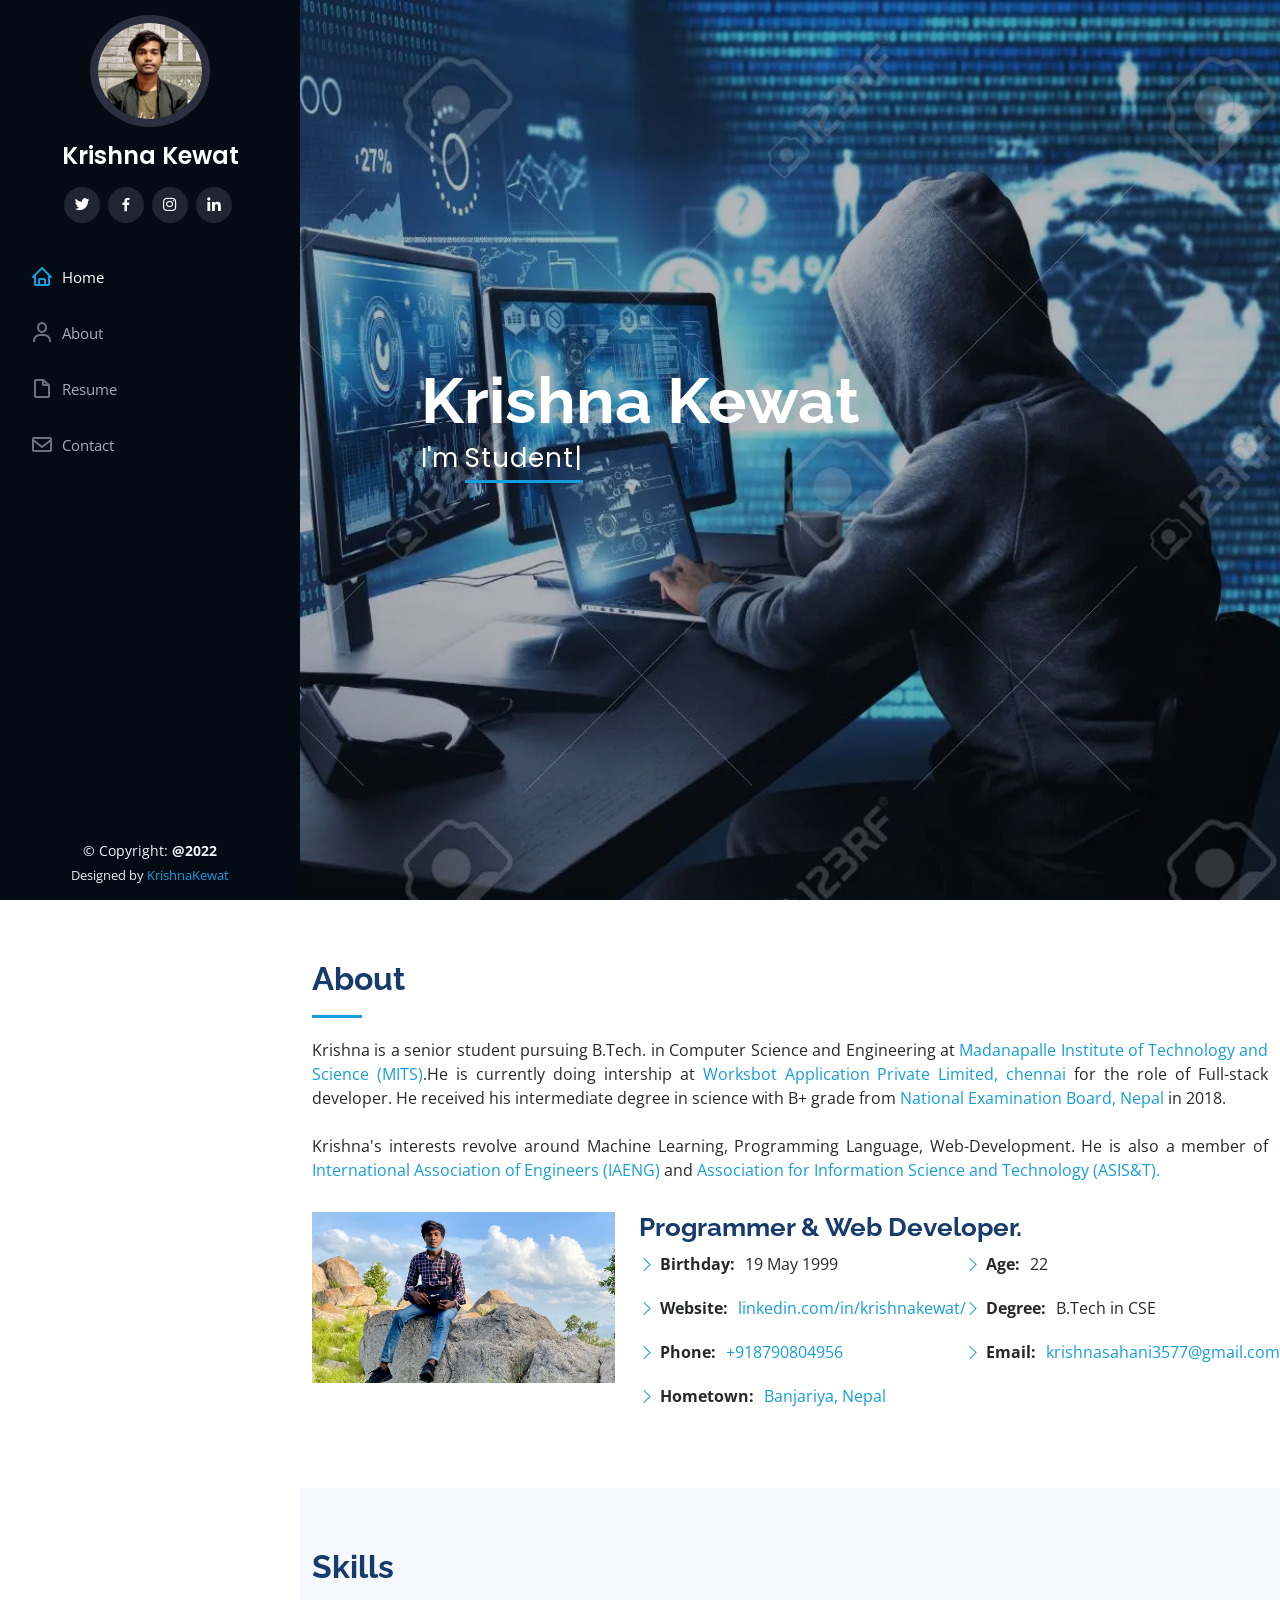
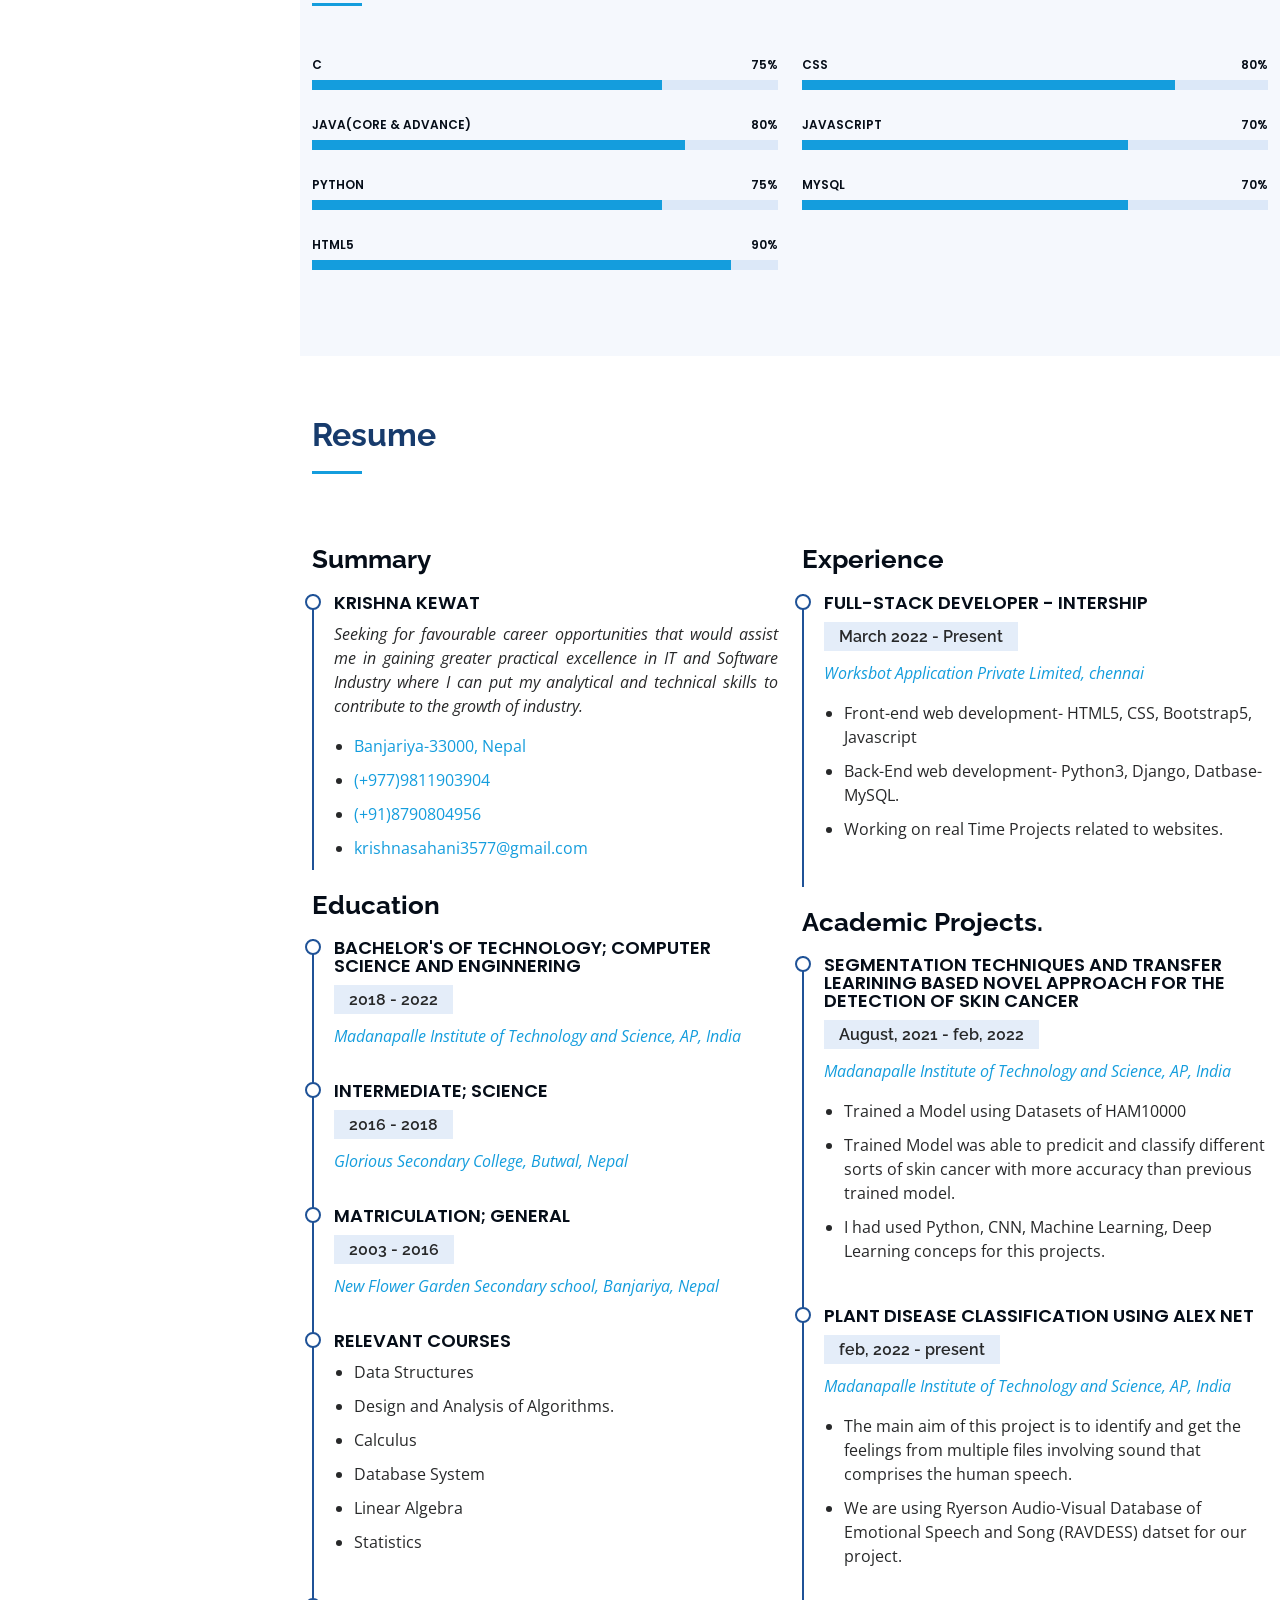
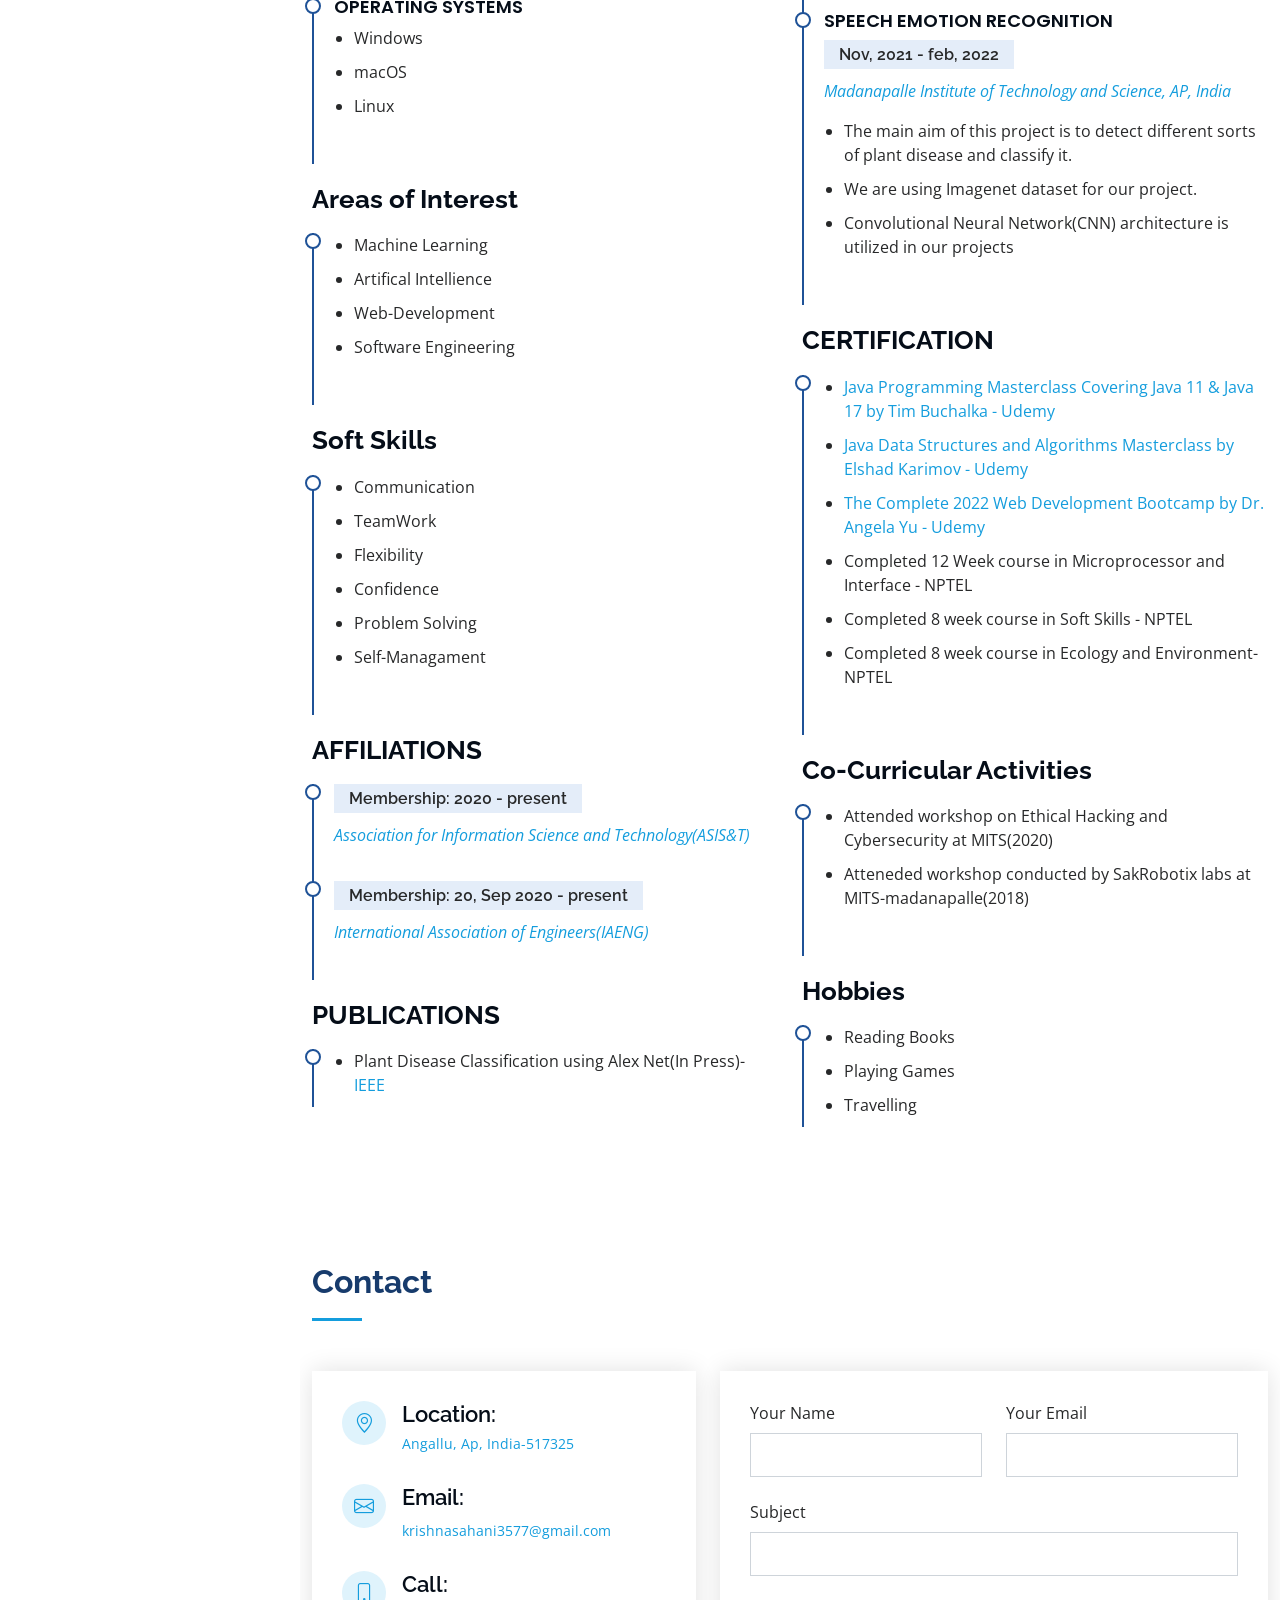
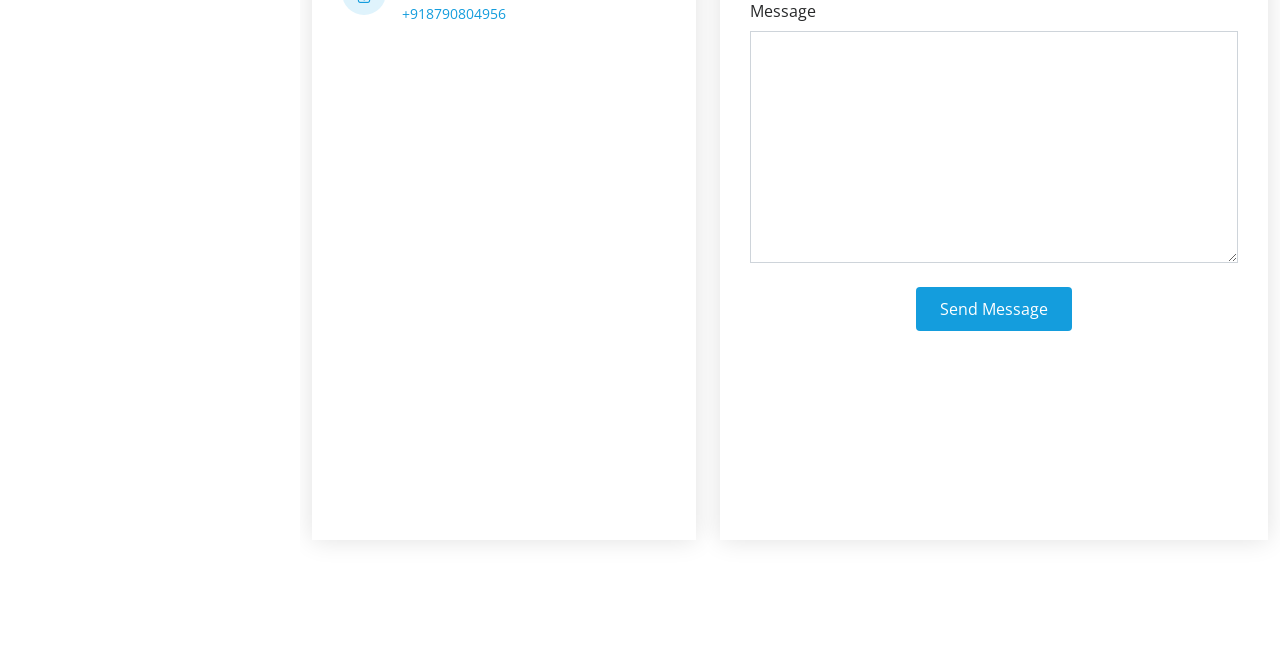
==== index.html @ 43b54f48 "Update index.html" ====
<!DOCTYPE html>
<html lang="en">

<head>
  <meta charset="utf-8">
  <meta content="width=device-width, initial-scale=1.0" name="viewport">

  <title>krishna_Kewat personal website</title>
  <meta content="" name="description">
  <meta content="" name="keywords">

  <!-- Favicons -->
  <link href="assets/img/icons.png" rel="icon">
  <link href="assets/img/icons.png" rel="apple-touch-icon">

  <!-- Google Fonts -->
  <link href="https://fonts.googleapis.com/css?family=Open+Sans:300,300i,400,400i,600,600i,700,700i|Raleway:300,300i,400,400i,500,500i,600,600i,700,700i|Poppins:300,300i,400,400i,500,500i,600,600i,700,700i" rel="stylesheet">

  <!-- Vendor CSS Files -->
  <link href="assets/vendor/aos/aos.css" rel="stylesheet">
  <link href="assets/vendor/bootstrap/css/bootstrap.min.css" rel="stylesheet">
  <link href="assets/vendor/bootstrap-icons/bootstrap-icons.css" rel="stylesheet">
  <link href="assets/vendor/boxicons/css/boxicons.min.css" rel="stylesheet">
  <link href="assets/vendor/glightbox/css/glightbox.min.css" rel="stylesheet">
  <link href="assets/vendor/swiper/swiper-bundle.min.css" rel="stylesheet">

  <!-- Template Main CSS File -->
  <link href="assets/css/style.css" rel="stylesheet">

  <!-- =======================================================
  * Template Name: iPortfolio - v3.7.0
  * Template URL: https://bootstrapmade.com/iportfolio-bootstrap-portfolio-websites-template/
  * Author: BootstrapMade.com
  * License: https://bootstrapmade.com/license/
  ======================================================== -->
</head>

<body>

  <!-- ======= Mobile nav toggle button ======= -->
  <i class="bi bi-list mobile-nav-toggle d-xl-none"></i>

  <!-- ======= Header ======= -->
  <header id="header">
    <div class="d-flex flex-column">

      <div class="profile">
        <img src="assets/img/img.jpg" alt="" class="img-fluid rounded-circle">
        <h1 class="text-light"><a class="text-align:center" href="index.html">Krishna Kewat</a></h1>
        <div class="social-links mt-3 text-center">
          <a href="https://twitter.com/Krishna_Kewat20" class="twitter" target="blank"><i class="bx bxl-twitter"></i></a>
          <a href="https://www.facebook.com/profile.php?id=100066153835453" class="facebook" target="blank"><i class="bx bxl-facebook"></i></a>
          <a href="https://www.instagram.com/krishna_kewat123/" class="instagram" target="blank"><i class="bx bxl-instagram"></i></a>
          <a href="https://www.linkedin.com/in/krishnakewat/" class="linkedin" target="blank"><i class="bx bxl-linkedin"></i></a>
        </div>
      </div>

      <nav id="navbar" class="nav-menu navbar">
        <ul>
          <li><a href="#hero" class="nav-link scrollto active"><i class="bx bx-home"></i> <span>Home</span></a></li>
          <li><a href="#about" class="nav-link scrollto"><i class="bx bx-user"></i> <span>About</span></a></li>
          <li><a href="#resume" class="nav-link scrollto"><i class="bx bx-file-blank"></i> <span>Resume</span></a></li>
          <li><a href="#contact" class="nav-link scrollto"><i class="bx bx-envelope"></i> <span>Contact</span></a></li>
        </ul>
      </nav><!-- .nav-menu -->
    </div>
  </header><!-- End Header -->

  <!-- ======= Hero Section ======= -->
  <section id="hero" class="d-flex flex-column justify-content-center align-items-center">
    <div class="hero-container" data-aos="fade-in">
      <h1>Krishna Kewat</h1>
      <p>I'm <span class="typed" data-typed-items="Student,Programmer,Designer,Developer,"></span></p>
    </div>
  </section><!-- End Hero -->

  <main id="main">

    <!-- ======= About Section ======= -->
    <section id="about" class="about">
      <div class="container">

        <div class="section-title">
          <h2>About</h2>
          <p style="text-align:justify">Krishna is a senior student pursuing B.Tech. in Computer Science and Engineering at <a href="https://mits.ac.in/" target="blank">Madanapalle Institute of Technology and Science (MITS)</a>.He is currently doing intership at <a href="https://www.worksbot.com/"target="blank">Worksbot Application Private Limited, chennai</a> for the role of Full-stack developer. He received his intermediate degree in science with B+ grade from <a href="https://www.neb.gov.np/" target="blank">National Examination Board, Nepal</a> in 2018.</p>
          <br>
          <p style="text-align:justify"> Krishna's interests revolve around Machine Learning, Programming Language, Web-Development. He is also a member of <a href="http://www.iaeng.org/" target="blank">International Association of Engineers (IAENG)</a> and <a href="https://www.asist.org/" target="blank">Association for Information Science and Technology (ASIS&T).</a></p>
      </div>

        <div class="row">
          <div class="col-lg-4" data-aos="fade-right">
            <img src="assets/img/profile.jpeg" class="img-fluid" alt="">
          </div>
          <div class="col-lg-8 pt-4 pt-lg-0 content" data-aos="fade-left">
            <h3>Programmer & Web Developer.</h3>
            <div class="row">
              <div class="col-lg-6">
                <ul>
                  <li><i class="bi bi-chevron-right"></i> <strong>Birthday:</strong> <span>19 May 1999</span></li>
                  <li><i class="bi bi-chevron-right"></i> <strong>Website:</strong> <span><a href="https://www.linkedin.com/in/krishnakewat/" target="blank">linkedin.com/in/krishnakewat/</a></span></li>
                  <li><i class="bi bi-chevron-right"></i> <strong>Phone:</strong> <span><a href="tel:+918790804956">+918790804956</a></span></li>
                  <li><i class="bi bi-chevron-right"></i> <strong>Hometown:</strong> <span><a href="https://www.google.com/maps/place/%E0%A4%AC%E0%A4%A8%E0%A5%8D%E0%A4%9C%E0%A4%B0%E0%A4%BF%E0%A4%AF%E0%A4%BE,+%E0%A4%A8%E0%A5%87%E0%A4%AA%E0%A4%BE%E0%A4%B2/@27.5519765,83.6025562,15.66z/data=!4m13!1m7!3m6!1s0x3994279931667a5f:0xfe28fe2452b2e86d!2z4KSs4KSo4KWN4KSc4KSw4KS_4KSv4KS-LCDgpKjgpYfgpKrgpL7gpLI!3b1!8m2!3d27.5531774!4d83.6108741!3m4!1s0x3994279931667a5f:0xfe28fe2452b2e86d!8m2!3d27.5531774!4d83.6108741" target="blank">Banjariya, Nepal</a></span></li>
                </ul>
              </div>
              <div class="col-lg-6">
                <ul>
                  <li><i class="bi bi-chevron-right"></i> <strong>Age:</strong> <span>22</span></li>
                  <li><i class="bi bi-chevron-right"></i> <strong>Degree:</strong> <span>B.Tech in CSE</span></li>
                  <li><i class="bi bi-chevron-right"></i> <strong>Email:</strong> <span><a href="mailto:krishnasahani3577@gmail.com">krishnasahani3577@gmail.com</a></span></li>
                </ul>
              </div>
            </div>
          </div>
        </div>

      </div>
    </section><!-- End About Section -->

    <!-- ======= Skills Section ======= -->
    <section id="skills" class="skills section-bg">
      <div class="container">

        <div class="section-title">
          <h2>Skills</h2>
        </div>

        <div class="row skills-content">

          <div class="col-lg-6" data-aos="fade-up">

            <div class="progress">
              <span class="skill">C <i class="val">75%</i></span>
              <div class="progress-bar-wrap">
                <div class="progress-bar" role="progressbar" aria-valuenow="75" aria-valuemin="0" aria-valuemax="100"></div>
              </div>
            </div>

            <div class="progress">
              <span class="skill">Java(Core & Advance) <i class="val">80%</i></span>
              <div class="progress-bar-wrap">
                <div class="progress-bar" role="progressbar" aria-valuenow="80" aria-valuemin="0" aria-valuemax="100"></div>
              </div>
            </div>

            <div class="progress">
              <span class="skill">Python <i class="val">75%</i></span>
              <div class="progress-bar-wrap">
                <div class="progress-bar" role="progressbar" aria-valuenow="75" aria-valuemin="0" aria-valuemax="100"></div>
              </div>
            </div>

            <div class="progress">
              <span class="skill">HTML5 <i class="val">90%</i></span>
              <div class="progress-bar-wrap">
                <div class="progress-bar" role="progressbar" aria-valuenow="90" aria-valuemin="0" aria-valuemax="100"></div>
              </div>
            </div>

          </div>

          <div class="col-lg-6" data-aos="fade-up" data-aos-delay="100">

            <div class="progress">
              <span class="skill">CSS <i class="val">80%</i></span>
              <div class="progress-bar-wrap">
                <div class="progress-bar" role="progressbar" aria-valuenow="80" aria-valuemin="0" aria-valuemax="100"></div>
              </div>
            </div>

            <div class="progress">
              <span class="skill">JavaScript <i class="val">70%</i></span>
              <div class="progress-bar-wrap">
                <div class="progress-bar" role="progressbar" aria-valuenow="70" aria-valuemin="0" aria-valuemax="100"></div>
              </div>
            </div>

            <div class="progress">
              <span class="skill">MySQL <i class="val">70%</i></span>
              <div class="progress-bar-wrap">
                <div class="progress-bar" role="progressbar" aria-valuenow="70" aria-valuemin="0" aria-valuemax="100"></div>
              </div>
            </div>

          </div>

        </div>

      </div>
    </section><!-- End Skills Section -->

    <!-- ======= Resume Section ======= -->
    <section id="resume" class="resume">
      <div class="container">

        <div class="section-title">
          <h2>Resume</h2>
        </div>

        <div class="row">
          <div class="col-lg-6" data-aos="fade-up">
            <h3 class="resume-title">Summary</h3>
            <div class="resume-item pb-0">
              <h4>Krishna Kewat</h4>
              <p style="text-align:justify"><em>Seeking for favourable career opportunities that would assist me in gaining greater practical excellence in IT and Software Industry where I can put my analytical and technical skills to contribute to the growth of industry.</em></p>
              <ul>
                <li><a href="https://www.google.com/maps/place/%E0%A4%AC%E0%A4%A8%E0%A5%8D%E0%A4%9C%E0%A4%B0%E0%A4%BF%E0%A4%AF%E0%A4%BE,+%E0%A4%A8%E0%A5%87%E0%A4%AA%E0%A4%BE%E0%A4%B2/@27.5519765,83.6025562,15.66z/data=!4m13!1m7!3m6!1s0x3994279931667a5f:0xfe28fe2452b2e86d!2z4KSs4KSo4KWN4KSc4KSw4KS_4KSv4KS-LCDgpKjgpYfgpKrgpL7gpLI!3b1!8m2!3d27.5531774!4d83.6108741!3m4!1s0x3994279931667a5f:0xfe28fe2452b2e86d!8m2!3d27.5531774!4d83.6108741" target="blank">Banjariya-33000, Nepal</a></li>
                <li><a href="tel:+9779811903904">(+977)9811903904</a></li>
                <li><a href="tel:+918790804956">(+91)8790804956</a></li>
                <li><a href="mailto:krishnasahani3577@gmail.com">krishnasahani3577@gmail.com</a></li>
              </ul>
            </div>

            <h3 class="resume-title">Education</h3>
            <div class="resume-item">
              <h4>Bachelor's of Technology; Computer Science and Enginnering</h4>
              <h5>2018 - 2022</h5>
              <p><em><a href="https://mits.ac.in/" target="blank">Madanapalle Institute of Technology and Science, AP, India</a></em></p>
          </div>
            <div class="resume-item">
              <h4>Intermediate; Science</h4>
              <h5>2016 - 2018</h5>
              <p><em><a href="http://gloriouscollege.edu.np/" target="blank">Glorious Secondary College, Butwal, Nepal</a></em></p>
          </div>
            <div class="resume-item">
              <h4>Matriculation; General</h4>
              <h5>2003 - 2016</h5>
              <p><em><a href="https://www.facebook.com/NFGES/" target="blank">New Flower Garden Secondary school, Banjariya, Nepal</a></em></p>
          </div>
            <div class="resume-item">
              <h4>Relevant Courses</h4>
                <ul>
                  <li>Data Structures</li>
                  <li>Design and Analysis of Algorithms.</li>
                  <li>Calculus</li>
                  <li>Database System</li>
                  <li>Linear Algebra</li>
                  <li>Statistics</li>
                </ul>
              </div>
              <div class="resume-item">
                <h4>Operating Systems</h4>
                  <ul>
                    <li>Windows</li>
                    <li>macOS</li>
                    <li>Linux</li>
                  </ul>
                </div>
                <h3 class="resume-title">Areas of Interest</h3>
                <div class="resume-item">
                  <ul>
                    <li>Machine Learning</li>
                    <li>Artifical Intellience</li>
                    <li>Web-Development</li>
                    <li>Software Engineering</li>
                  </ul>
                </div>
                <h3 class="resume-title">Soft Skills</h3>
                <div class="resume-item">
                  <ul>
                    <li>Communication</li>
                    <li>TeamWork</li>
                    <li>Flexibility</li>
                    <li>Confidence</li>
                    <li>Problem Solving</li>
                    <li>Self-Managament</li>
                  </ul>
                </div>
                <h3 class="resume-title">AFFILIATIONS</h3>
                <div class="resume-item">
                  <h5>Membership: 2020 - present</h5>
                  <p><em><a href="https://www.asist.org" target="blank">Association for Information Science and Technology(ASIS&T)</a></em></p>
              </div>
              <div class="resume-item">
                <h5>Membership: 20, Sep 2020 - present</h5>
                <p><em><a href="http://www.iaeng.org" target="blank">International Association of Engineers(IAENG)</a></em></p>
            </div>
            <h3 class="resume-title">PUBLICATIONS</h3>
            <div class="resume-item">
              <ul>
                <li>Plant Disease Classification using Alex Net(In Press)- <a href="https://ieeexplore.ieee.org/Xplore/home.jsp">IEEE</a> </li>
              </ul>
            </div>
          </div>
          <div class="col-lg-6" data-aos="fade-up" data-aos-delay="100">
            <h3 class="resume-title">Experience</h3>
            <div class="resume-item">
              <h4>Full-Stack Developer - Intership</h4>
              <h5>March 2022 - Present</h5>
              <p><em><a href="https://www.worksbot.com/" target="blank">Worksbot Application Private Limited, chennai</a></em></p>
              <ul>
                <li>Front-end web development- HTML5, CSS, Bootstrap5, Javascript</li>
                <li>Back-End web development- Python3, Django, Datbase-MySQL.</li>
                <li>Working on real Time Projects related to websites.</li>
              </ul>
            </div>
            <h3 class="resume-title">Academic Projects.</h3>
            <div class="resume-item">
              <h4>Segmentation Techniques and Transfer Learining Based Novel Approach for the detection of skin cancer</h4>
              <h5>August, 2021 - feb, 2022</h5>
              <p><em><a href="https://mits.ac.in/" target="blank">Madanapalle Institute of Technology and Science, AP, India</a></em></p>
              <ul>
                <li>Trained a Model using Datasets of HAM10000</li>
                <li>Trained Model was able to predicit and classify different sorts of skin cancer with more accuracy than previous trained model.</li>
                <li>I had used Python, CNN, Machine Learning, Deep Learning conceps for this projects.</li>
              </ul>
            </div>
            <div class="resume-item">
              <h4>Plant Disease Classification Using Alex Net</h4>
              <h5>feb, 2022 - present</h5>
              <p><em><a href="https://mits.ac.in/" target="blank">Madanapalle Institute of Technology and Science, AP, India</a></em></p>
              <ul>
                <li>The main aim of this project is to identify and get the feelings from multiple files involving sound that comprises the human speech.</li>
                <li>We are using Ryerson Audio-Visual Database of Emotional Speech and Song (RAVDESS) datset for our project.</li>
              </ul>
            </div>
            <div class="resume-item">
              <h4>Speech Emotion Recognition</h4>
              <h5>Nov, 2021 - feb, 2022</h5>
              <p><em><a href="https://mits.ac.in/" target="blank">Madanapalle Institute of Technology and Science, AP, India</a></em></p>
              <ul>
                <li>The main aim of this project is to detect different sorts of plant disease and classify it.</li>
                <li>We are using Imagenet dataset for our project.</li>
                <li>Convolutional Neural Network(CNN) architecture is utilized in our projects</li>
              </ul>
            </div>
            <h3 class="resume-title">CERTIFICATION</h3>
            <div class="resume-item">
              <ul>
                <li> <a href="https://www.udemy.com/course/java-the-complete-java-developer-course/" target="blank">Java Programming Masterclass Covering Java 11 & Java 17 by Tim Buchalka - Udemy</a> </li>
                <li> <a href="https://www.udemy.com/course/java-data-structures-and-algorithms-masterclass/" target="blank">Java Data Structures and Algorithms Masterclass by Elshad Karimov - Udemy</a> </li>
                <li> <a href="https://www.udemy.com/course/the-complete-web-development-bootcamp/" target="blank">The Complete 2022 Web Development Bootcamp by Dr. Angela Yu - Udemy</a> </li>
                <li>Completed 12 Week course in Microprocessor and Interface - NPTEL</li>
                <li>Completed 8 week course in Soft Skills - NPTEL</li>
                <li>Completed 8 week course in Ecology and Environment- NPTEL</li>
              </ul>
            </div>
            <h3 class="resume-title">Co-Curricular Activities</h3>
            <div class="resume-item">
              <ul>
                <li>Attended workshop on Ethical Hacking and Cybersecurity at MITS(2020)</li>
                <li>Atteneded workshop conducted by SakRobotix labs at MITS-madanapalle(2018)</li>
              </ul>
            </div>
            <h3 class="resume-title">Hobbies</h3>
            <div class="resume-item">
              <ul>
                <li>Reading Books</li>
                <li>Playing Games</li>
                <li>Travelling</li>
              </ul>
            </div>
          </div>
        </div>
      </div>
    </section><!-- End Resume Section -->
        <!-- ======= Contact Section ======= -->
    <section id="contact" class="contact">
      <div class="container">

        <div class="section-title">
          <h2>Contact</h2>
        </div>

        <div class="row" data-aos="fade-in">

          <div class="col-lg-5 d-flex align-items-stretch">
            <div class="info">
              <div class="address">
                <i class="bi bi-geo-alt"></i>
                <h4>Location:</h4>
                <p><a href="https://www.google.com/maps/place/Angallu/@13.629786,78.4832833,17z/data=!3m1!4b1!4m5!3m4!1s0x3bb267e596d728c3:0xef384aea384aab2f!8m2!3d13.629786!4d78.485472" target="blank">Angallu, Ap, India-517325</a></p>
              </div>

              <div class="email">
                <i class="bi bi-envelope"></i>
                <h4>Email:</h4>
                <p><a href="mailto:krishnasahani3577@gmail.com">krishnasahani3577@gmail.com</a></p>
              </div>

              <div class="phone">
                <i class="bi bi-phone"></i>
                <h4>Call:</h4>
                <p><a href="tel:8790804956">+918790804956</a></p>
              </div>

            <iframe src="https://www.google.com/maps/embed?pb=!1m18!1m12!1m3!1d3877.462283814818!2d78.47635001481275!3d13.629620003785236!2m3!1f0!2f0!3f0!3m2!1i1024!2i768!4f13.1!3m3!1m2!1s0x3bb2677c83886ad7%3A0xad73159e2bddda33!2sMadanapalle%20institute%20of%20technology%20and%20Science!5e0!3m2!1sne!2sin!4v1649160976746!5m2!1sne!2sin" width="600" height="450" style="border:0;" allowfullscreen="" loading="lazy" referrerpolicy="no-referrer-when-downgrade"></iframe>
        </div>

          </div>

          <div class="col-lg-7 mt-5 mt-lg-0 d-flex align-items-stretch">
            <form action="mailto:krishnasahani3577@gmail.com" method="post" enctype="text/plain" class="php-email-form">
              <div class="row">
                <div class="form-group col-md-6">
                  <label for="name">Your Name</label>
                  <input type="text" name="name" class="form-control" id="name" required>
                </div>
                <div class="form-group col-md-6">
                  <label for="name">Your Email</label>
                  <input type="email" class="form-control" name="email" id="email" required>
                </div>
              </div>
              <div class="form-group">
                <label for="name">Subject</label>
                <input type="text" class="form-control" name="subject" id="subject" required>
              </div>
              <div class="form-group">
                <label for="name">Message</label>
                <textarea class="form-control" name="message" rows="10" required></textarea>
              </div>
              <div class="my-3">
                <div class="loading">Loading</div>
                <div class="error-message"></div>
                <div class="sent-message">Your message has been sent. Thank you!</div>
              </div>
              <div class="text-center"><button type="submit">Send Message</button></div>
            </form>
          </div>

        </div>

      </div>
    </section><!-- End Contact Section -->

  </main><!-- End #main -->

  <!-- ======= Footer ======= -->
  <footer id="footer">
    <div class="container">
      <div class="copyright">
        &copy; Copyright: <strong><span>@2022</span></strong>
      </div>
      <div class="credits">
      Designed by <a href="#">KrishnaKewat</a>
      </div>
    </div>
  </footer><!-- End  Footer -->

  <a href="#" class="back-to-top d-flex align-items-center justify-content-center"><i class="bi bi-arrow-up-short"></i></a>

  <!-- Vendor JS Files -->
  <script src="assets/vendor/purecounter/purecounter.js"></script>
  <script src="assets/vendor/aos/aos.js"></script>
  <script src="assets/vendor/bootstrap/js/bootstrap.bundle.min.js"></script>
  <script src="assets/vendor/glightbox/js/glightbox.min.js"></script>
  <script src="assets/vendor/isotope-layout/isotope.pkgd.min.js"></script>
  <script src="assets/vendor/swiper/swiper-bundle.min.js"></script>
  <script src="assets/vendor/typed.js/typed.min.js"></script>
  <script src="assets/vendor/waypoints/noframework.waypoints.js"></script>
  <script src="assets/vendor/php-email-form/validate.js"></script>

  <!-- Template Main JS File -->
  <script src="assets/js/main.js"></script>

</body>

</html>
---- assets/css/style.css ----
/**
* Template Name: iPortfolio - v3.7.0
* Template URL: https://bootstrapmade.com/iportfolio-bootstrap-portfolio-websites-template/
* Author: BootstrapMade.com
* License: https://bootstrapmade.com/license/
*/

/*--------------------------------------------------------------
# General
--------------------------------------------------------------*/
body {
  font-family: "Open Sans", sans-serif;
  color: #272829;
}

a {
  color: #149ddd;
  text-decoration: none;
}

a:hover {
  color: #37b3ed;
  text-decoration: none;
}

h1, h2, h3, h4, h5, h6 {
  font-family: "Raleway", sans-serif;
}

/*--------------------------------------------------------------
# Back to top button
--------------------------------------------------------------*/
.back-to-top {
  position: fixed;
  visibility: hidden;
  opacity: 0;
  right: 15px;
  bottom: 15px;
  z-index: 996;
  background: #149ddd;
  width: 40px;
  height: 40px;
  border-radius: 50px;
  transition: all 0.4s;
}
.back-to-top i {
  font-size: 28px;
  color: #fff;
  line-height: 0;
}
.back-to-top:hover {
  background: #2eafec;
  color: #fff;
}
.back-to-top.active {
  visibility: visible;
  opacity: 1;
}

/*--------------------------------------------------------------
# Header
--------------------------------------------------------------*/
#header {
  position: fixed;
  top: 0;
  left: 0;
  bottom: 0;
  width: 300px;
  transition: all ease-in-out 0.5s;
  z-index: 9997;
  transition: all 0.5s;
  padding: 0 15px;
  background: #040b14;
  overflow-y: auto;
}
#header .profile img {
  margin: 15px auto;
  display: block;
  width: 120px;
  border: 8px solid #2c2f3f;
}
#header .profile h1 {
  font-size: 24px;
  margin: 0;
  padding: 0;
  font-weight: 600;
  -moz-text-align-last: center;
  text-align-last: center;
  font-family: "Poppins", sans-serif;
}
#header .profile h1 a, #header .profile h1 a:hover {
  color: #fff;
  text-decoration: none;
}
#header .profile .social-links a {
  font-size: 18px;
  display: inline-block;
  background: #212431;
  color: #fff;
  line-height: 1;
  padding: 8px 0;
  margin-right: 4px;
  border-radius: 50%;
  text-align: center;
  width: 36px;
  height: 36px;
  transition: 0.3s;
}
#header .profile .social-links a:hover {
  background: #149ddd;
  color: #fff;
  text-decoration: none;
}

#main {
  margin-left: 300px;
}

@media (max-width: 1199px) {
  #header {
    left: -300px;
  }

  #main {
    margin-left: 0;
  }
}
/*--------------------------------------------------------------
# Navigation Menu
--------------------------------------------------------------*/
/* Desktop Navigation */
.nav-menu {
  padding: 30px 0 0 0;
}
.nav-menu * {
  margin: 0;
  padding: 0;
  list-style: none;
}
.nav-menu > ul > li {
  position: relative;
  white-space: nowrap;
}
.nav-menu a, .nav-menu a:focus {
  display: flex;
  align-items: center;
  color: #a8a9b4;
  padding: 12px 15px;
  margin-bottom: 8px;
  transition: 0.3s;
  font-size: 15px;
}
.nav-menu a i, .nav-menu a:focus i {
  font-size: 24px;
  padding-right: 8px;
  color: #6f7180;
}
.nav-menu a:hover, .nav-menu .active, .nav-menu .active:focus, .nav-menu li:hover > a {
  text-decoration: none;
  color: #fff;
}
.nav-menu a:hover i, .nav-menu .active i, .nav-menu .active:focus i, .nav-menu li:hover > a i {
  color: #149ddd;
}

/* Mobile Navigation */
.mobile-nav-toggle {
  position: fixed;
  right: 15px;
  top: 15px;
  z-index: 9998;
  border: 0;
  font-size: 24px;
  transition: all 0.4s;
  outline: none !important;
  background-color: #149ddd;
  color: #fff;
  width: 40px;
  height: 40px;
  display: inline-flex;
  align-items: center;
  justify-content: center;
  line-height: 0;
  border-radius: 50px;
  cursor: pointer;
}

.mobile-nav-active {
  overflow: hidden;
}
.mobile-nav-active #header {
  left: 0;
}

/*--------------------------------------------------------------
# Hero Section
--------------------------------------------------------------*/
#hero {
  width: 100%;
  height: 100vh;
  background: url("../img/profile.jpg") top center;
  background-size: cover;
}
#hero:before {
  content: "";
  background: rgba(5, 13, 24, 0.3);
  position: absolute;
  bottom: 0;
  top: 0;
  left: 0;
  right: 0;
  z-index: 1;
}
#hero .hero-container {
  position: relative;
  z-index: 2;
  min-width: 300px;
}
#hero h1 {
  margin: 0 0 10px 0;
  font-size: 64px;
  font-weight: 700;
  line-height: 56px;
  color: #fff;
}
#hero p {
  color: #fff;
  margin-bottom: 50px;
  font-size: 26px;
  font-family: "Poppins", sans-serif;
}
#hero p span {
  color: #fff;
  padding-bottom: 4px;
  letter-spacing: 1px;
  border-bottom: 3px solid #149ddd;
}
@media (min-width: 1024px) {
  #hero {
    background-attachment: fixed;
  }
}
@media (max-width: 768px) {
  #hero h1 {
    font-size: 28px;
    line-height: 36px;
  }
  #hero h2 {
    font-size: 18px;
    line-height: 24px;
    margin-bottom: 30px;
  }
}

/*--------------------------------------------------------------
# Sections General
--------------------------------------------------------------*/
section {
  padding: 60px 0;
  overflow: hidden;
}

.section-bg {
  background: #f5f8fd;
}

.section-title {
  padding-bottom: 30px;
}
.section-title h2 {
  font-size: 32px;
  font-weight: bold;
  margin-bottom: 20px;
  padding-bottom: 20px;
  position: relative;
  color: #173b6c;
}
.section-title h2::after {
  content: "";
  position: absolute;
  display: block;
  width: 50px;
  height: 3px;
  background: #149ddd;
  bottom: 0;
  left: 0;
}
.section-title p {
  margin-bottom: 0;
}

/*--------------------------------------------------------------
# About
--------------------------------------------------------------*/
.about .content h3 {
  font-weight: 700;
  font-size: 26px;
  color: #173b6c;
}
.about .content ul {
  list-style: none;
  padding: 0;
}
.about .content ul li {
  margin-bottom: 20px;
  display: flex;
  align-items: center;
}
.about .content ul strong {
  margin-right: 10px;
}
.about .content ul i {
  font-size: 16px;
  margin-right: 5px;
  color: #149ddd;
  line-height: 0;
}
.about .content p:last-child {
  margin-bottom: 0;
}

/*--------------------------------------------------------------
# Facts
--------------------------------------------------------------*/
.facts {
  padding-bottom: 30px;
}
.facts .count-box {
  padding: 30px;
  width: 100%;
}
.facts .count-box i {
  display: block;
  font-size: 44px;
  color: #149ddd;
  float: left;
  line-height: 0;
}
.facts .count-box span {
  font-size: 48px;
  line-height: 40px;
  display: block;
  font-weight: 700;
  color: #050d18;
  margin-left: 60px;
}
.facts .count-box p {
  padding: 15px 0 0 0;
  margin: 0 0 0 60px;
  font-family: "Raleway", sans-serif;
  font-size: 14px;
  color: #122f57;
}
.facts .count-box a {
  font-weight: 600;
  display: block;
  margin-top: 20px;
  color: #122f57;
  font-size: 15px;
  font-family: "Poppins", sans-serif;
  transition: ease-in-out 0.3s;
}
.facts .count-box a:hover {
  color: #1f5297;
}

/*--------------------------------------------------------------
# Akills
--------------------------------------------------------------*/
.skills .progress {
  height: 60px;
  display: block;
  background: none;
  border-radius: 0;
}
.skills .progress .skill {
  padding: 0;
  margin: 0 0 6px 0;
  text-transform: uppercase;
  display: block;
  font-weight: 600;
  font-family: "Poppins", sans-serif;
  color: #050d18;
}
.skills .progress .skill .val {
  float: right;
  font-style: normal;
}
.skills .progress-bar-wrap {
  background: #dce8f8;
  height: 10px;
}
.skills .progress-bar {
  width: 1px;
  height: 10px;
  transition: 0.9s;
  background-color: #149ddd;
}

/*--------------------------------------------------------------
# Resume
--------------------------------------------------------------*/
.resume .resume-title {
  font-size: 26px;
  font-weight: 700;
  margin-top: 20px;
  margin-bottom: 20px;
  color: #050d18;
}
.resume .resume-item {
  padding: 0 0 20px 20px;
  margin-top: -2px;
  border-left: 2px solid #1f5297;
  position: relative;
}
.resume .resume-item h4 {
  line-height: 18px;
  font-size: 18px;
  font-weight: 600;
  text-transform: uppercase;
  font-family: "Poppins", sans-serif;
  color: #050d18;
  margin-bottom: 10px;
}
.resume .resume-item h5 {
  font-size: 16px;
  background: #e4edf9;
  padding: 5px 15px;
  display: inline-block;
  font-weight: 600;
  margin-bottom: 10px;
}
.resume .resume-item ul {
  padding-left: 20px;
}
.resume .resume-item ul li {
  padding-bottom: 10px;
}
.resume .resume-item:last-child {
  padding-bottom: 0;
}
.resume .resume-item::before {
  content: "";
  position: absolute;
  width: 16px;
  height: 16px;
  border-radius: 50px;
  left: -9px;
  top: 0;
  background: #fff;
  border: 2px solid #1f5297;
}

/*--------------------------------------------------------------
# Portfolio
--------------------------------------------------------------*/
.portfolio .portfolio-item {
  margin-bottom: 30px;
}
.portfolio #portfolio-flters {
  padding: 0;
  margin: 0 auto 35px auto;
  list-style: none;
  text-align: center;
  background: #fff;
  border-radius: 50px;
  padding: 2px 15px;
}
.portfolio #portfolio-flters li {
  cursor: pointer;
  display: inline-block;
  padding: 10px 15px 8px 15px;
  font-size: 14px;
  font-weight: 600;
  line-height: 1;
  text-transform: uppercase;
  color: #272829;
  margin-bottom: 5px;
  transition: all 0.3s ease-in-out;
}
.portfolio #portfolio-flters li:hover, .portfolio #portfolio-flters li.filter-active {
  color: #149ddd;
}
.portfolio #portfolio-flters li:last-child {
  margin-right: 0;
}
.portfolio .portfolio-wrap {
  transition: 0.3s;
  position: relative;
  overflow: hidden;
  z-index: 1;
}
.portfolio .portfolio-wrap::before {
  content: "";
  background: rgba(255, 255, 255, 0.5);
  position: absolute;
  left: 0;
  right: 0;
  top: 0;
  bottom: 0;
  transition: all ease-in-out 0.3s;
  z-index: 2;
  opacity: 0;
}
.portfolio .portfolio-wrap .portfolio-links {
  opacity: 1;
  left: 0;
  right: 0;
  bottom: -60px;
  z-index: 3;
  position: absolute;
  transition: all ease-in-out 0.3s;
  display: flex;
  justify-content: center;
}
.portfolio .portfolio-wrap .portfolio-links a {
  color: #fff;
  font-size: 28px;
  text-align: center;
  background: rgba(20, 157, 221, 0.75);
  transition: 0.3s;
  width: 50%;
}
.portfolio .portfolio-wrap .portfolio-links a:hover {
  background: rgba(20, 157, 221, 0.95);
}
.portfolio .portfolio-wrap .portfolio-links a + a {
  border-left: 1px solid #37b3ed;
}
.portfolio .portfolio-wrap:hover::before {
  top: 0;
  left: 0;
  right: 0;
  bottom: 0;
  opacity: 1;
}
.portfolio .portfolio-wrap:hover .portfolio-links {
  opacity: 1;
  bottom: 0;
}

/*--------------------------------------------------------------
# Portfolio Details
--------------------------------------------------------------*/
.portfolio-details {
  padding-top: 40px;
}
.portfolio-details .portfolio-details-slider img {
  width: 100%;
}
.portfolio-details .portfolio-details-slider .swiper-pagination {
  margin-top: 20px;
  position: relative;
}
.portfolio-details .portfolio-details-slider .swiper-pagination .swiper-pagination-bullet {
  width: 12px;
  height: 12px;
  background-color: #fff;
  opacity: 1;
  border: 1px solid #149ddd;
}
.portfolio-details .portfolio-details-slider .swiper-pagination .swiper-pagination-bullet-active {
  background-color: #149ddd;
}
.portfolio-details .portfolio-info {
  padding: 30px;
  box-shadow: 0px 0 30px rgba(5, 13, 24, 0.08);
}
.portfolio-details .portfolio-info h3 {
  font-size: 22px;
  font-weight: 700;
  margin-bottom: 20px;
  padding-bottom: 20px;
  border-bottom: 1px solid #eee;
}
.portfolio-details .portfolio-info ul {
  list-style: none;
  padding: 0;
  font-size: 15px;
}
.portfolio-details .portfolio-info ul li + li {
  margin-top: 10px;
}
.portfolio-details .portfolio-description {
  padding-top: 30px;
}
.portfolio-details .portfolio-description h2 {
  font-size: 26px;
  font-weight: 700;
  margin-bottom: 20px;
}
.portfolio-details .portfolio-description p {
  padding: 0;
}

/*--------------------------------------------------------------
# Services
--------------------------------------------------------------*/
.services .icon-box {
  margin-bottom: 20px;
}
.services .icon {
  float: left;
  display: flex;
  align-items: center;
  justify-content: center;
  width: 54px;
  height: 54px;
  background: #149ddd;
  border-radius: 50%;
  transition: 0.5s;
  border: 1px solid #149ddd;
}
.services .icon i {
  color: #fff;
  font-size: 24px;
  line-height: 0;
}
.services .icon-box:hover .icon {
  background: #fff;
}
.services .icon-box:hover .icon i {
  color: #149ddd;
}
.services .title {
  margin-left: 80px;
  font-weight: 700;
  margin-bottom: 15px;
  font-size: 18px;
}
.services .title a {
  color: #343a40;
}
.services .title a:hover {
  color: #149ddd;
}
.services .description {
  margin-left: 80px;
  line-height: 24px;
  font-size: 14px;
}

/*--------------------------------------------------------------
# Testimonials
--------------------------------------------------------------*/
.testimonials .testimonials-carousel, .testimonials .testimonials-slider {
  overflow: hidden;
}
.testimonials .testimonial-item {
  box-sizing: content-box;
  text-align: center;
  min-height: 320px;
}
.testimonials .testimonial-item .testimonial-img {
  width: 90px;
  border-radius: 50%;
  margin: 0 auto;
}
.testimonials .testimonial-item h3 {
  font-size: 18px;
  font-weight: bold;
  margin: 10px 0 5px 0;
  color: #111;
}
.testimonials .testimonial-item h4 {
  font-size: 14px;
  color: #999;
  margin: 0;
}
.testimonials .testimonial-item .quote-icon-left, .testimonials .testimonial-item .quote-icon-right {
  color: #c3e8fa;
  font-size: 26px;
}
.testimonials .testimonial-item .quote-icon-left {
  display: inline-block;
  left: -5px;
  position: relative;
}
.testimonials .testimonial-item .quote-icon-right {
  display: inline-block;
  right: -5px;
  position: relative;
  top: 10px;
}
.testimonials .testimonial-item p {
  font-style: italic;
  margin: 0 15px 15px 15px;
  padding: 20px;
  background: #fff;
  position: relative;
  margin-bottom: 35px;
  border-radius: 6px;
  box-shadow: 0px 2px 15px rgba(0, 0, 0, 0.1);
}
.testimonials .testimonial-item p::after {
  content: "";
  width: 0;
  height: 0;
  border-top: 20px solid #fff;
  border-right: 20px solid transparent;
  border-left: 20px solid transparent;
  position: absolute;
  bottom: -20px;
  left: calc(50% - 20px);
}
.testimonials .swiper-pagination {
  margin-top: 20px;
  position: relative;
}
.testimonials .swiper-pagination .swiper-pagination-bullet {
  width: 12px;
  height: 12px;
  background-color: #fff;
  opacity: 1;
  border: 1px solid #149ddd;
}
.testimonials .swiper-pagination .swiper-pagination-bullet-active {
  background-color: #149ddd;
}

/*--------------------------------------------------------------
# Contact
--------------------------------------------------------------*/
.contact {
  padding-bottom: 130px;
}
.contact .info {
  padding: 30px;
  background: #fff;
  width: 100%;
  box-shadow: 0 0 24px 0 rgba(0, 0, 0, 0.12);
}
.contact .info i {
  font-size: 20px;
  color: #149ddd;
  float: left;
  width: 44px;
  height: 44px;
  background: #dff3fc;
  display: flex;
  justify-content: center;
  align-items: center;
  border-radius: 50px;
  transition: all 0.3s ease-in-out;
}
.contact .info h4 {
  padding: 0 0 0 60px;
  font-size: 22px;
  font-weight: 600;
  margin-bottom: 5px;
  color: #050d18;
}
.contact .info p {
  padding: 0 0 10px 60px;
  margin-bottom: 20px;
  font-size: 14px;
  color: #173b6c;
}
.contact .info .email p {
  padding-top: 5px;
}
.contact .info .social-links {
  padding-left: 60px;
}
.contact .info .social-links a {
  font-size: 18px;
  display: inline-block;
  background: #333;
  color: #fff;
  line-height: 1;
  padding: 8px 0;
  border-radius: 50%;
  text-align: center;
  width: 36px;
  height: 36px;
  transition: 0.3s;
  margin-right: 10px;
}
.contact .info .social-links a:hover {
  background: #149ddd;
  color: #fff;
}
.contact .info .email:hover i, .contact .info .address:hover i, .contact .info .phone:hover i {
  background: #149ddd;
  color: #fff;
}
.contact .php-email-form {
  width: 100%;
  padding: 30px;
  background: #fff;
  box-shadow: 0 0 24px 0 rgba(0, 0, 0, 0.12);
}
.contact .php-email-form .form-group {
  padding-bottom: 8px;
}
.contact .php-email-form .validate {
  display: none;
  color: red;
  margin: 0 0 15px 0;
  font-weight: 400;
  font-size: 13px;
}
.contact .php-email-form .error-message {
  display: none;
  color: #fff;
  background: #ed3c0d;
  text-align: left;
  padding: 15px;
  font-weight: 600;
}
.contact .php-email-form .error-message br + br {
  margin-top: 25px;
}
.contact .php-email-form .sent-message {
  display: none;
  color: #fff;
  background: #18d26e;
  text-align: center;
  padding: 15px;
  font-weight: 600;
}
.contact .php-email-form .loading {
  display: none;
  background: #fff;
  text-align: center;
  padding: 15px;
}
.contact .php-email-form .loading:before {
  content: "";
  display: inline-block;
  border-radius: 50%;
  width: 24px;
  height: 24px;
  margin: 0 10px -6px 0;
  border: 3px solid #18d26e;
  border-top-color: #eee;
  -webkit-animation: animate-loading 1s linear infinite;
  animation: animate-loading 1s linear infinite;
}
.contact .php-email-form .form-group {
  margin-bottom: 15px;
}
.contact .php-email-form label {
  padding-bottom: 8px;
}
.contact .php-email-form input, .contact .php-email-form textarea {
  border-radius: 0;
  box-shadow: none;
  font-size: 14px;
}
.contact .php-email-form input {
  height: 44px;
}
.contact .php-email-form textarea {
  padding: 10px 15px;
}
.contact .php-email-form button[type=submit] {
  background: #149ddd;
  border: 0;
  padding: 10px 24px;
  color: #fff;
  transition: 0.4s;
  border-radius: 4px;
}
.contact .php-email-form button[type=submit]:hover {
  background: #37b3ed;
}
@-webkit-keyframes animate-loading {
  0% {
    transform: rotate(0deg);
  }
  100% {
    transform: rotate(360deg);
  }
}
@keyframes animate-loading {
  0% {
    transform: rotate(0deg);
  }
  100% {
    transform: rotate(360deg);
  }
}

/*--------------------------------------------------------------
# Breadcrumbs
--------------------------------------------------------------*/
.breadcrumbs {
  padding: 20px 0;
  background: #f9f9f9;
}
.breadcrumbs h2 {
  font-size: 26px;
  font-weight: 300;
}
.breadcrumbs ol {
  display: flex;
  flex-wrap: wrap;
  list-style: none;
  padding: 0;
  margin: 0;
  font-size: 15px;
}
.breadcrumbs ol li + li {
  padding-left: 10px;
}
.breadcrumbs ol li + li::before {
  display: inline-block;
  padding-right: 10px;
  color: #0e2442;
  content: "/";
}
@media (max-width: 768px) {
  .breadcrumbs .d-flex {
    display: block !important;
  }
  .breadcrumbs ol {
    display: block;
  }
  .breadcrumbs ol li {
    display: inline-block;
  }
}

/*--------------------------------------------------------------
# Footer
--------------------------------------------------------------*/
#footer {
  padding: 15px;
  color: #f4f6fd;
  font-size: 14px;
  position: fixed;
  left: 0;
  bottom: 0;
  width: 300px;
  z-index: 9999;
  background: #040b14;
}
#footer .copyright {
  text-align: center;
}
#footer .credits {
  padding-top: 5px;
  text-align: center;
  font-size: 13px;
  color: #eaebf0;
}
@media (max-width: 1199px) {
  #footer {
    position: static;
    width: auto;
    padding-right: 20px 15px;
  }
}
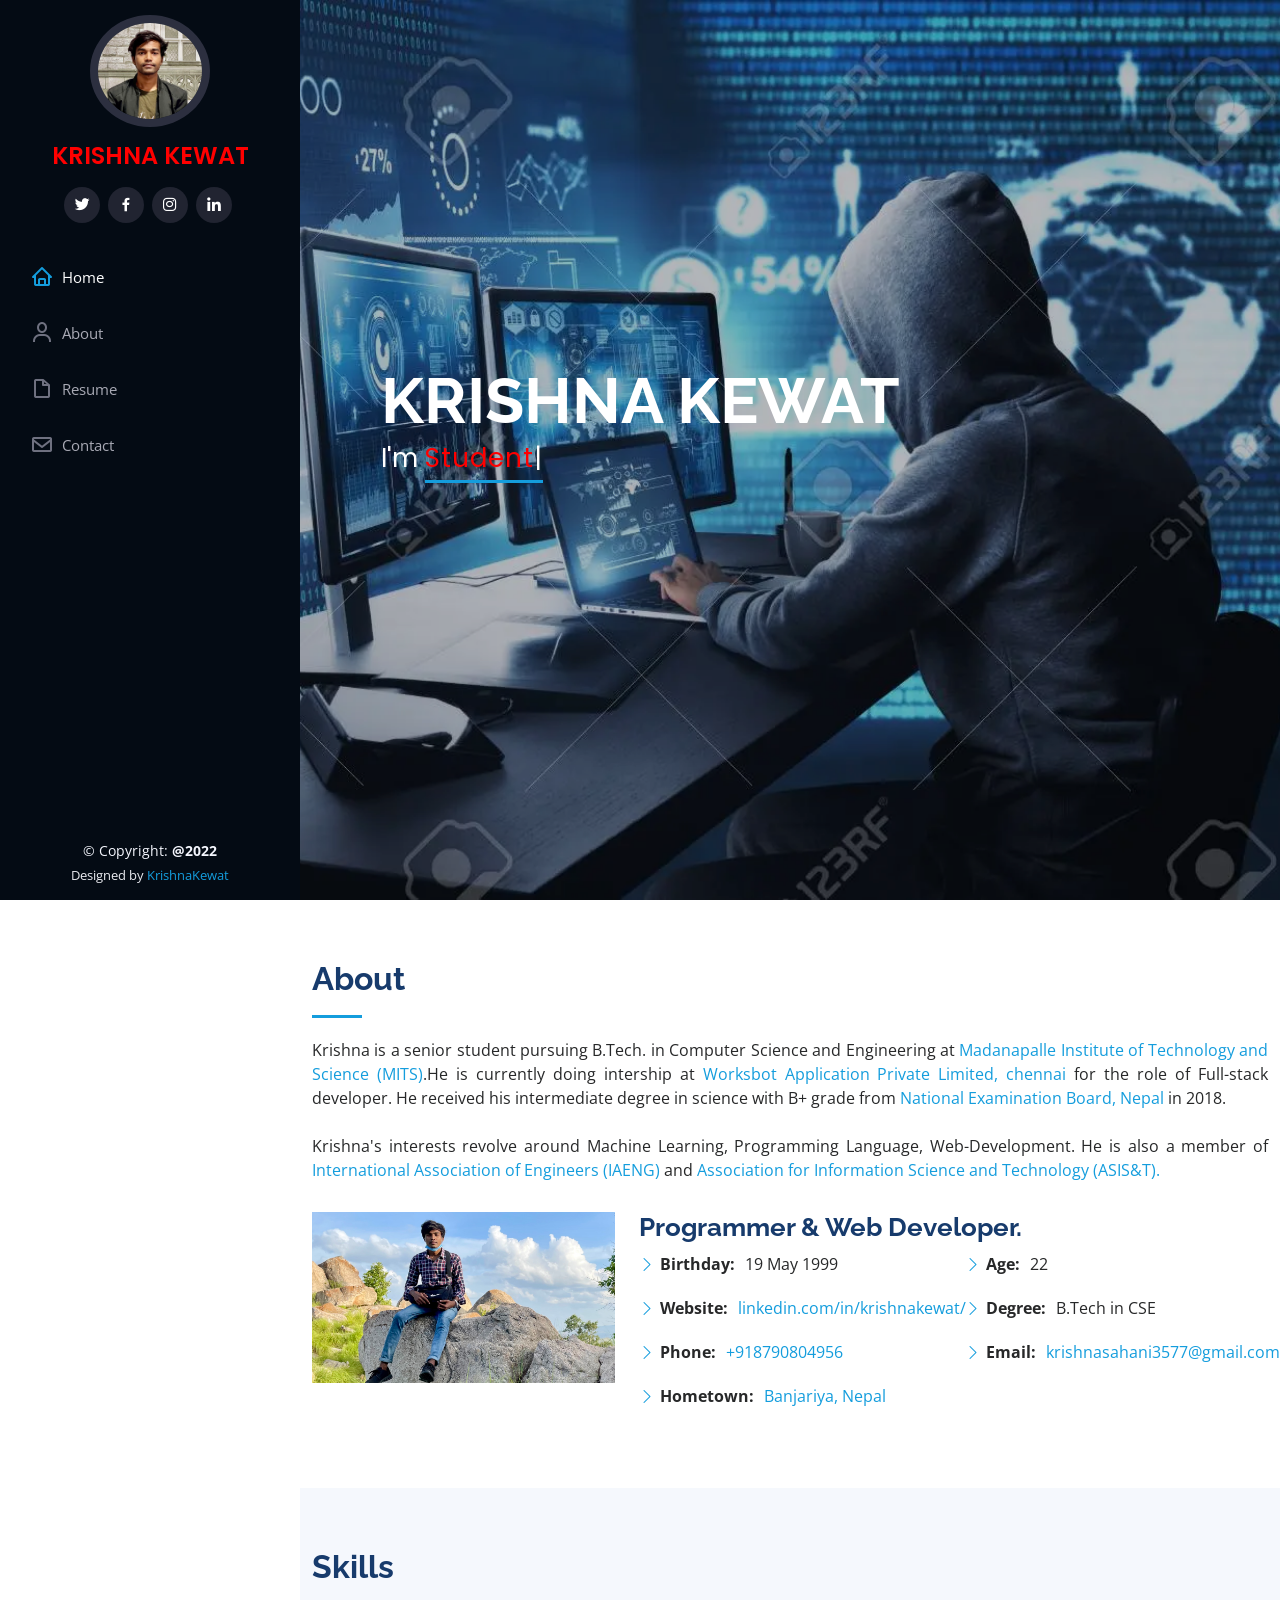
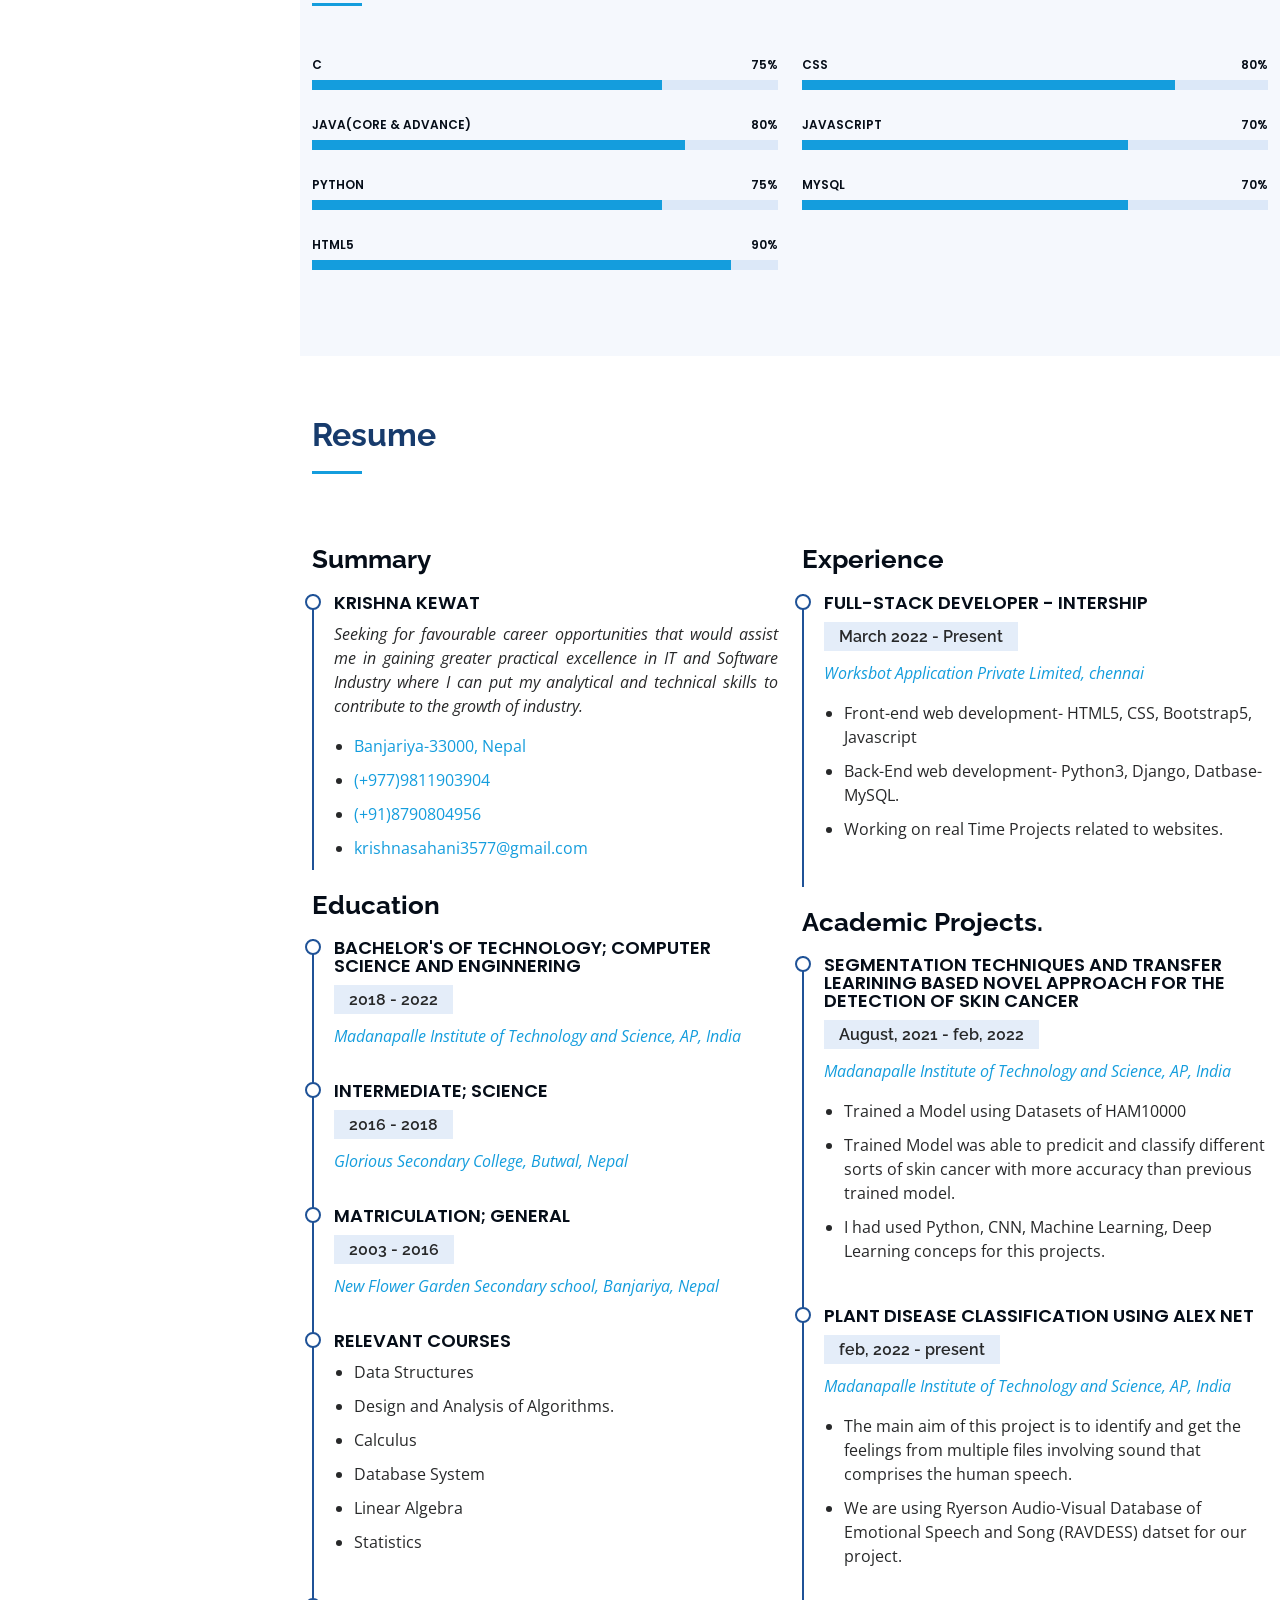
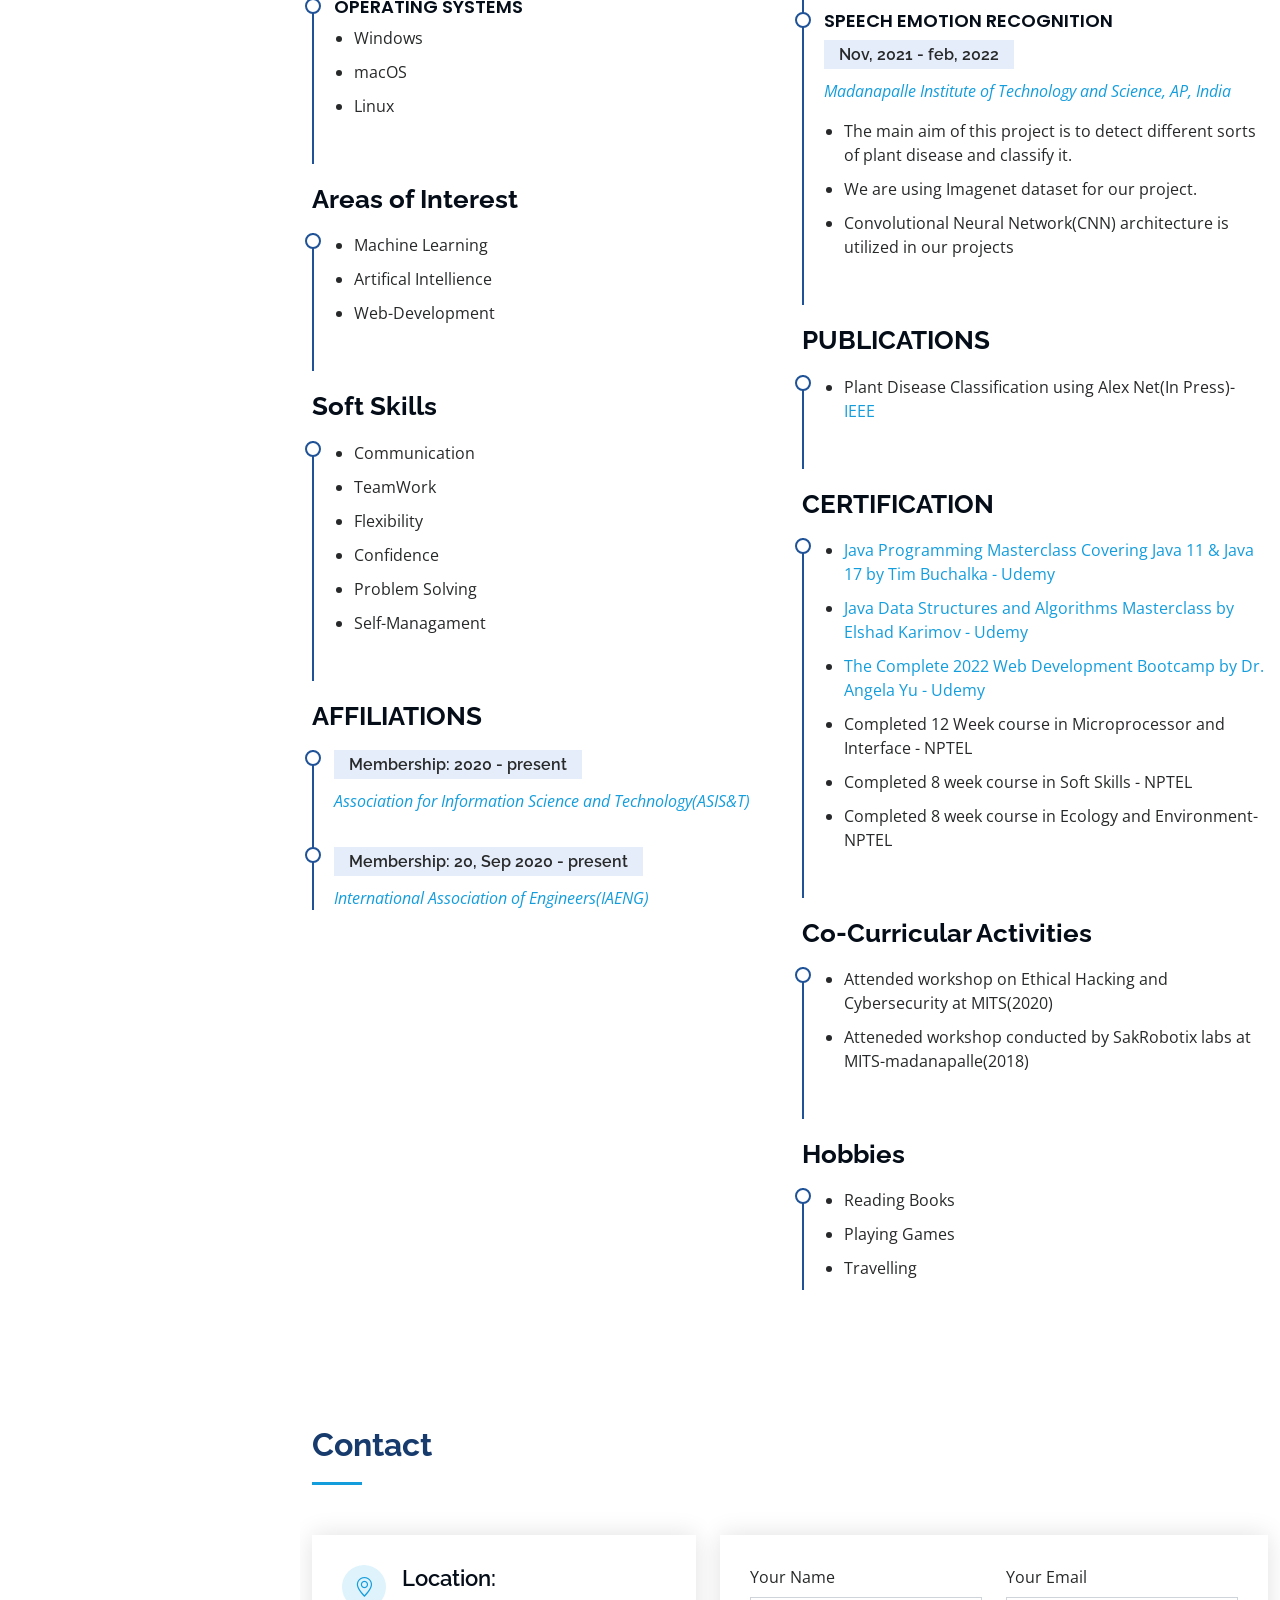
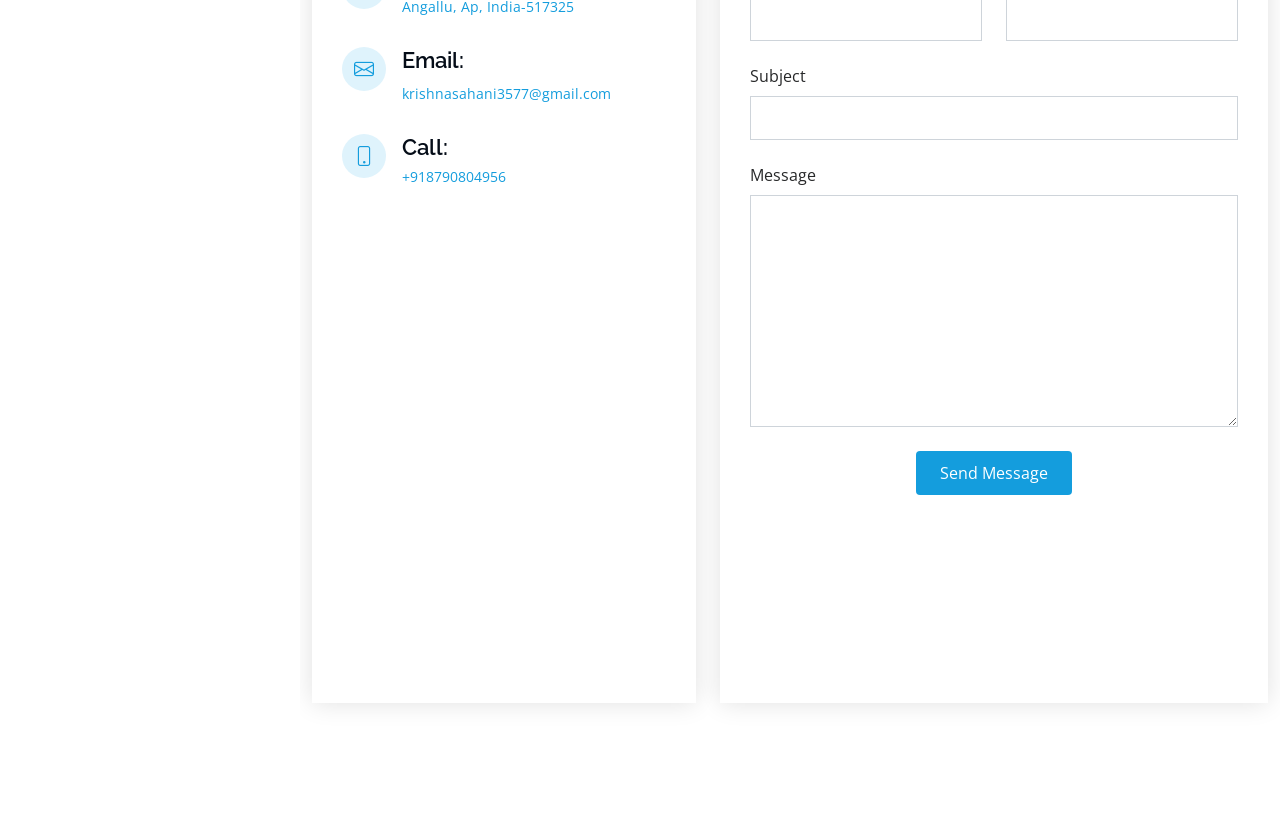
==== commit 60bffda3: "Update index.html" ====
--- a/index.html
+++ b/index.html
@@ -46,7 +46,7 @@
 
       <div class="profile">
         <img src="assets/img/img.jpg" alt="" class="img-fluid rounded-circle">
-        <h1 class="text-light"><a class="text-align:center" href="index.html">Krishna Kewat</a></h1>
+        <h1 class="text-light"><a style="color:red" class="text-align:center" href="index.html">KRISHNA KEWAT</a></h1>
         <div class="social-links mt-3 text-center">
           <a href="https://twitter.com/Krishna_Kewat20" class="twitter" target="blank"><i class="bx bxl-twitter"></i></a>
           <a href="https://www.facebook.com/profile.php?id=100066153835453" class="facebook" target="blank"><i class="bx bxl-facebook"></i></a>
@@ -69,8 +69,8 @@
   <!-- ======= Hero Section ======= -->
   <section id="hero" class="d-flex flex-column justify-content-center align-items-center">
     <div class="hero-container" data-aos="fade-in">
-      <h1>Krishna Kewat</h1>
-      <p>I'm <span class="typed" data-typed-items="Student,Programmer,Designer,Developer,"></span></p>
+      <h1>KRISHNA KEWAT</h1>
+      <p>I'm <span style="color:red"class="typed" data-typed-items="Student,Programmer,Designer,Developer,"></span></p>
     </div>
   </section><!-- End Hero -->
 
@@ -251,7 +251,6 @@
                     <li>Machine Learning</li>
                     <li>Artifical Intellience</li>
                     <li>Web-Development</li>
-                    <li>Software Engineering</li>
                   </ul>
                 </div>
                 <h3 class="resume-title">Soft Skills</h3>
@@ -274,12 +273,6 @@
                 <h5>Membership: 20, Sep 2020 - present</h5>
                 <p><em><a href="http://www.iaeng.org" target="blank">International Association of Engineers(IAENG)</a></em></p>
             </div>
-            <h3 class="resume-title">PUBLICATIONS</h3>
-            <div class="resume-item">
-              <ul>
-                <li>Plant Disease Classification using Alex Net(In Press)- <a href="https://ieeexplore.ieee.org/Xplore/home.jsp">IEEE</a> </li>
-              </ul>
-            </div>
           </div>
           <div class="col-lg-6" data-aos="fade-up" data-aos-delay="100">
             <h3 class="resume-title">Experience</h3>
@@ -321,6 +314,12 @@
                 <li>The main aim of this project is to detect different sorts of plant disease and classify it.</li>
                 <li>We are using Imagenet dataset for our project.</li>
                 <li>Convolutional Neural Network(CNN) architecture is utilized in our projects</li>
+              </ul>
+            </div>
+            <h3 class="resume-title">PUBLICATIONS</h3>
+            <div class="resume-item">
+              <ul>
+                <li>Plant Disease Classification using Alex Net(In Press)- <a href="https://ieeexplore.ieee.org/Xplore/home.jsp">IEEE</a> </li>
               </ul>
             </div>
             <h3 class="resume-title">CERTIFICATION</h3>
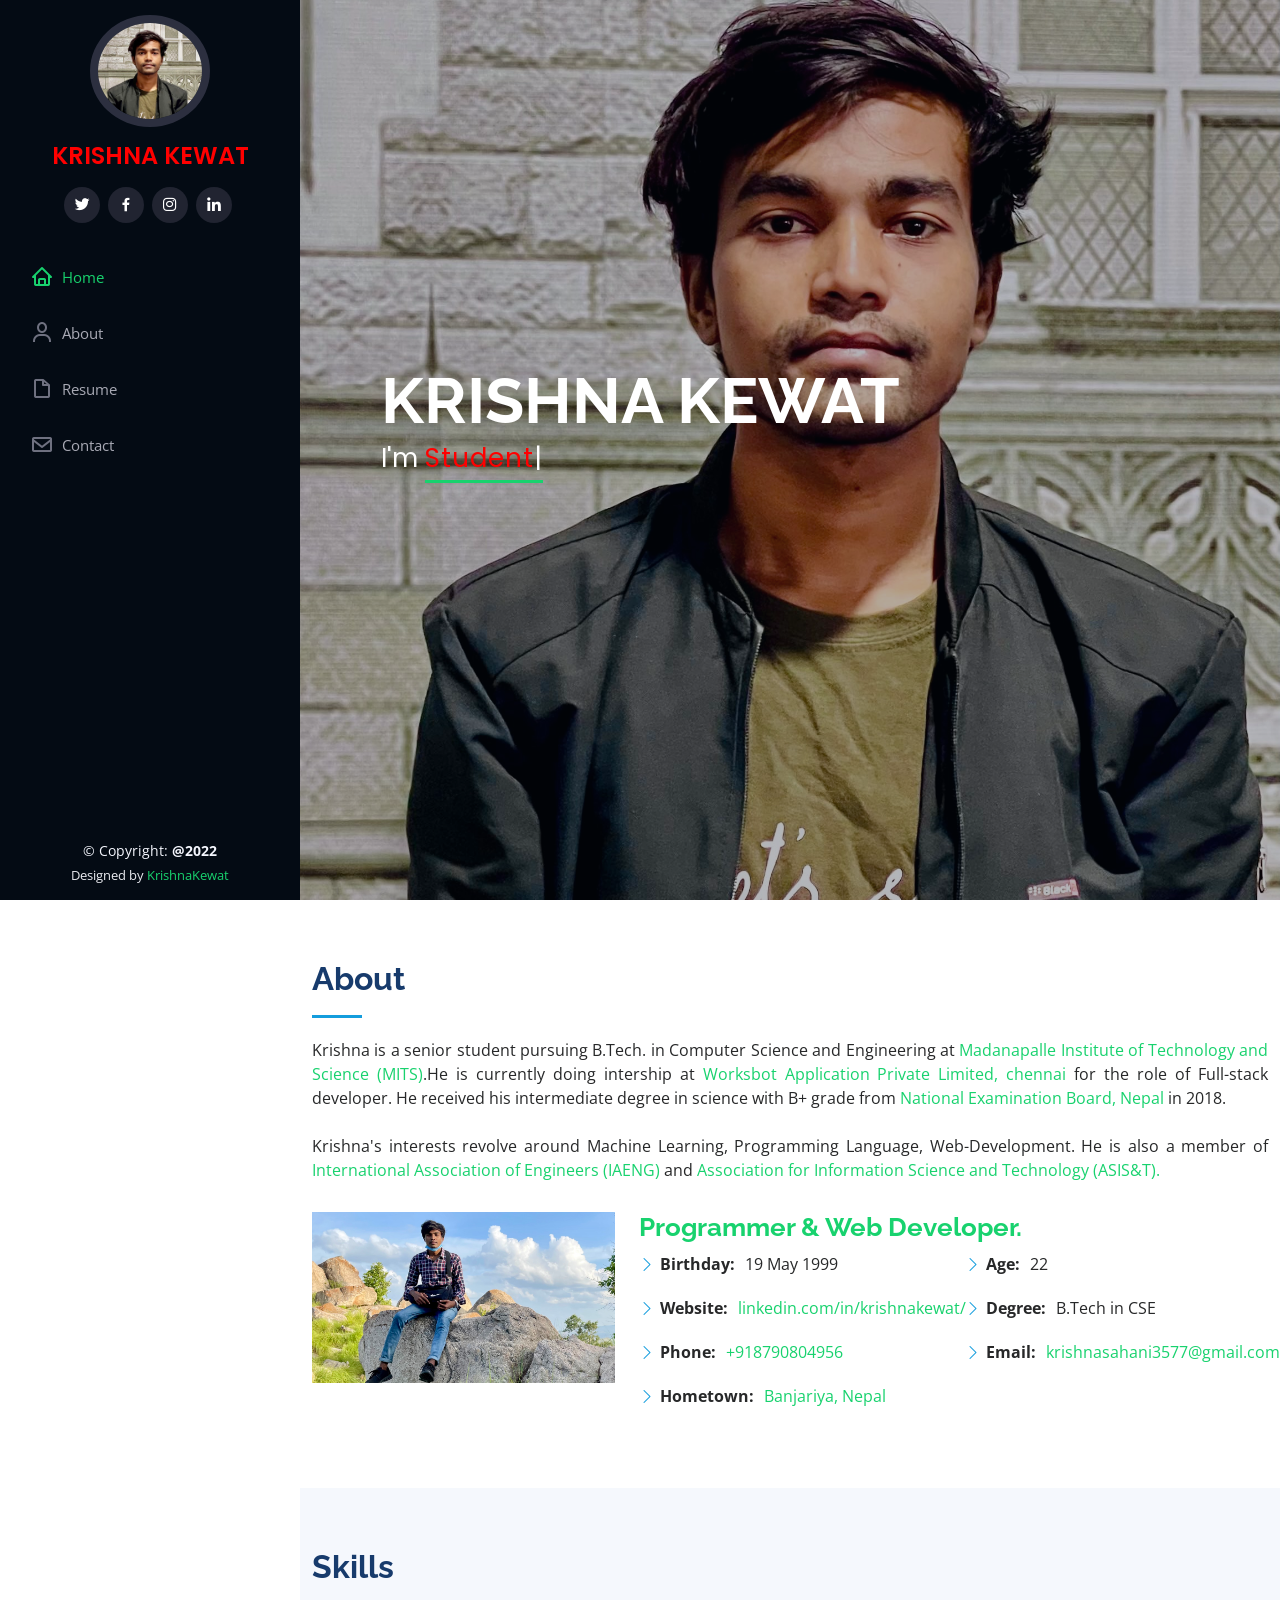
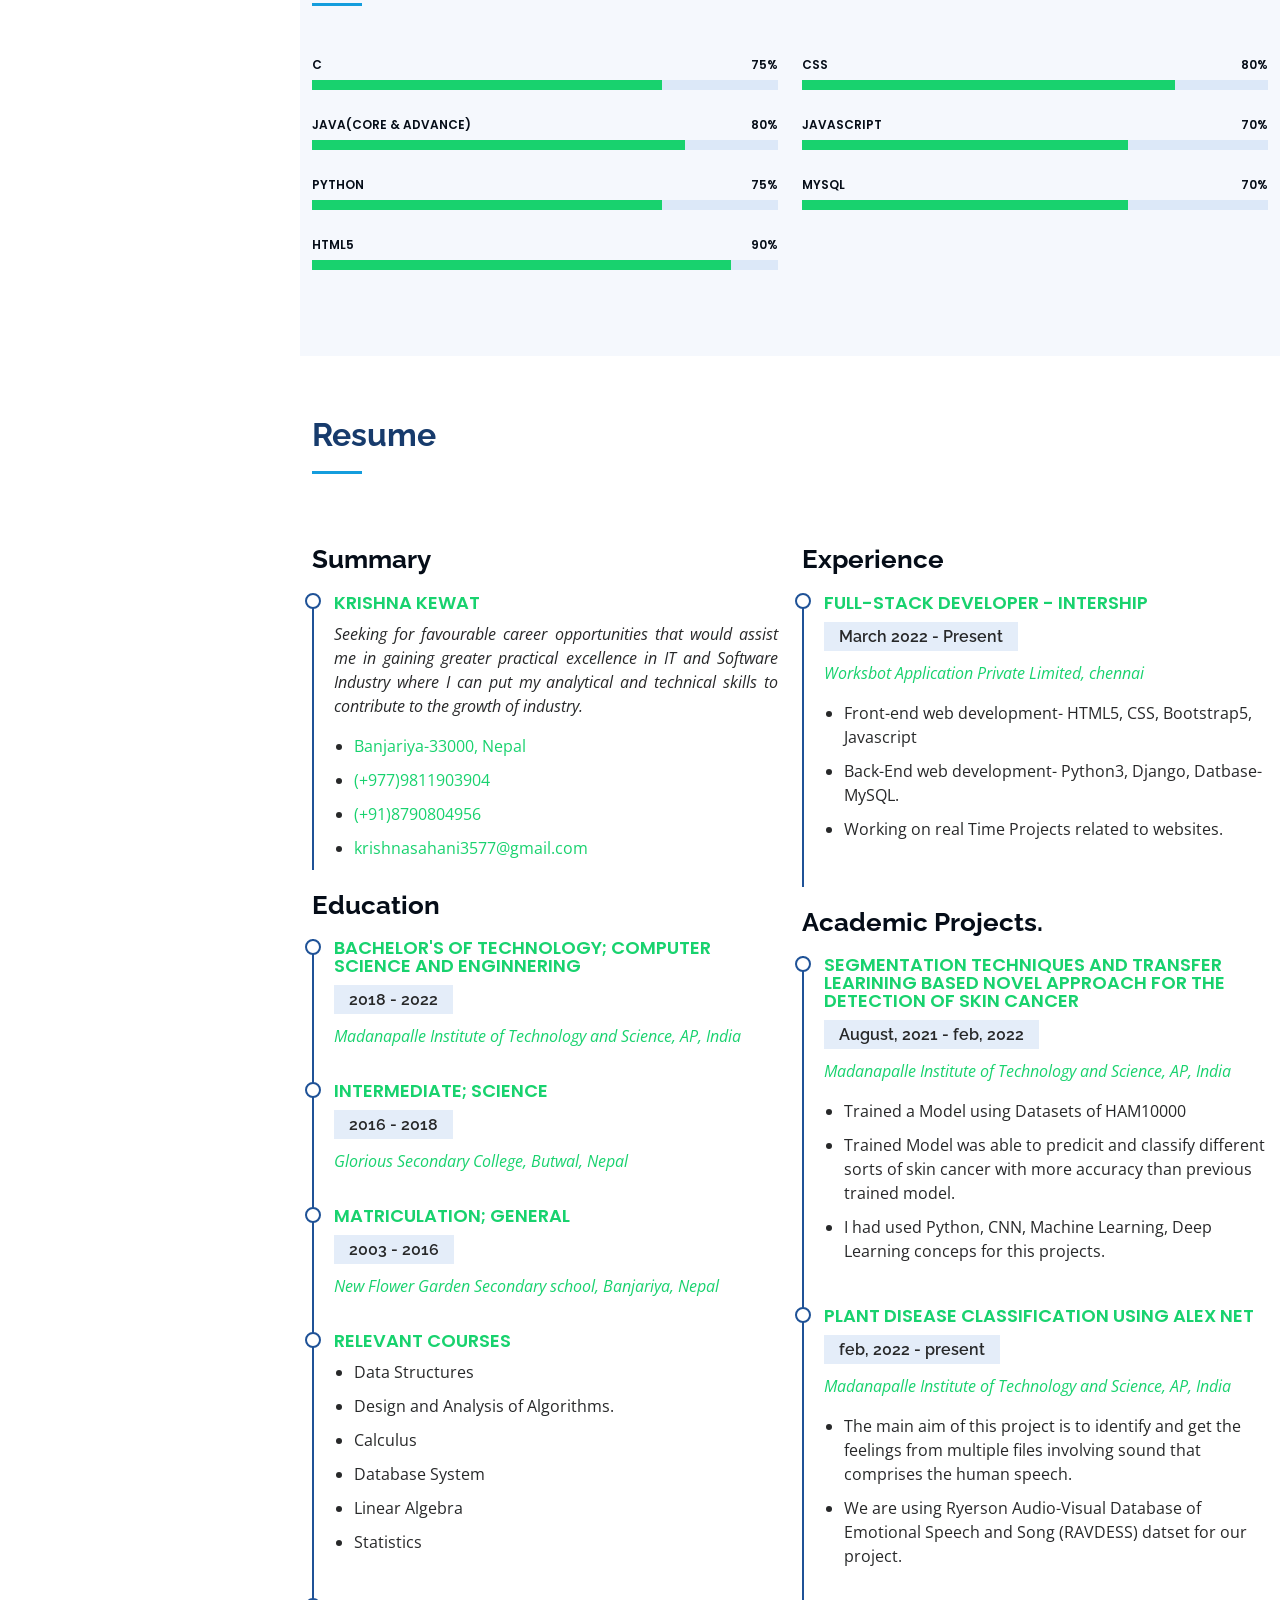
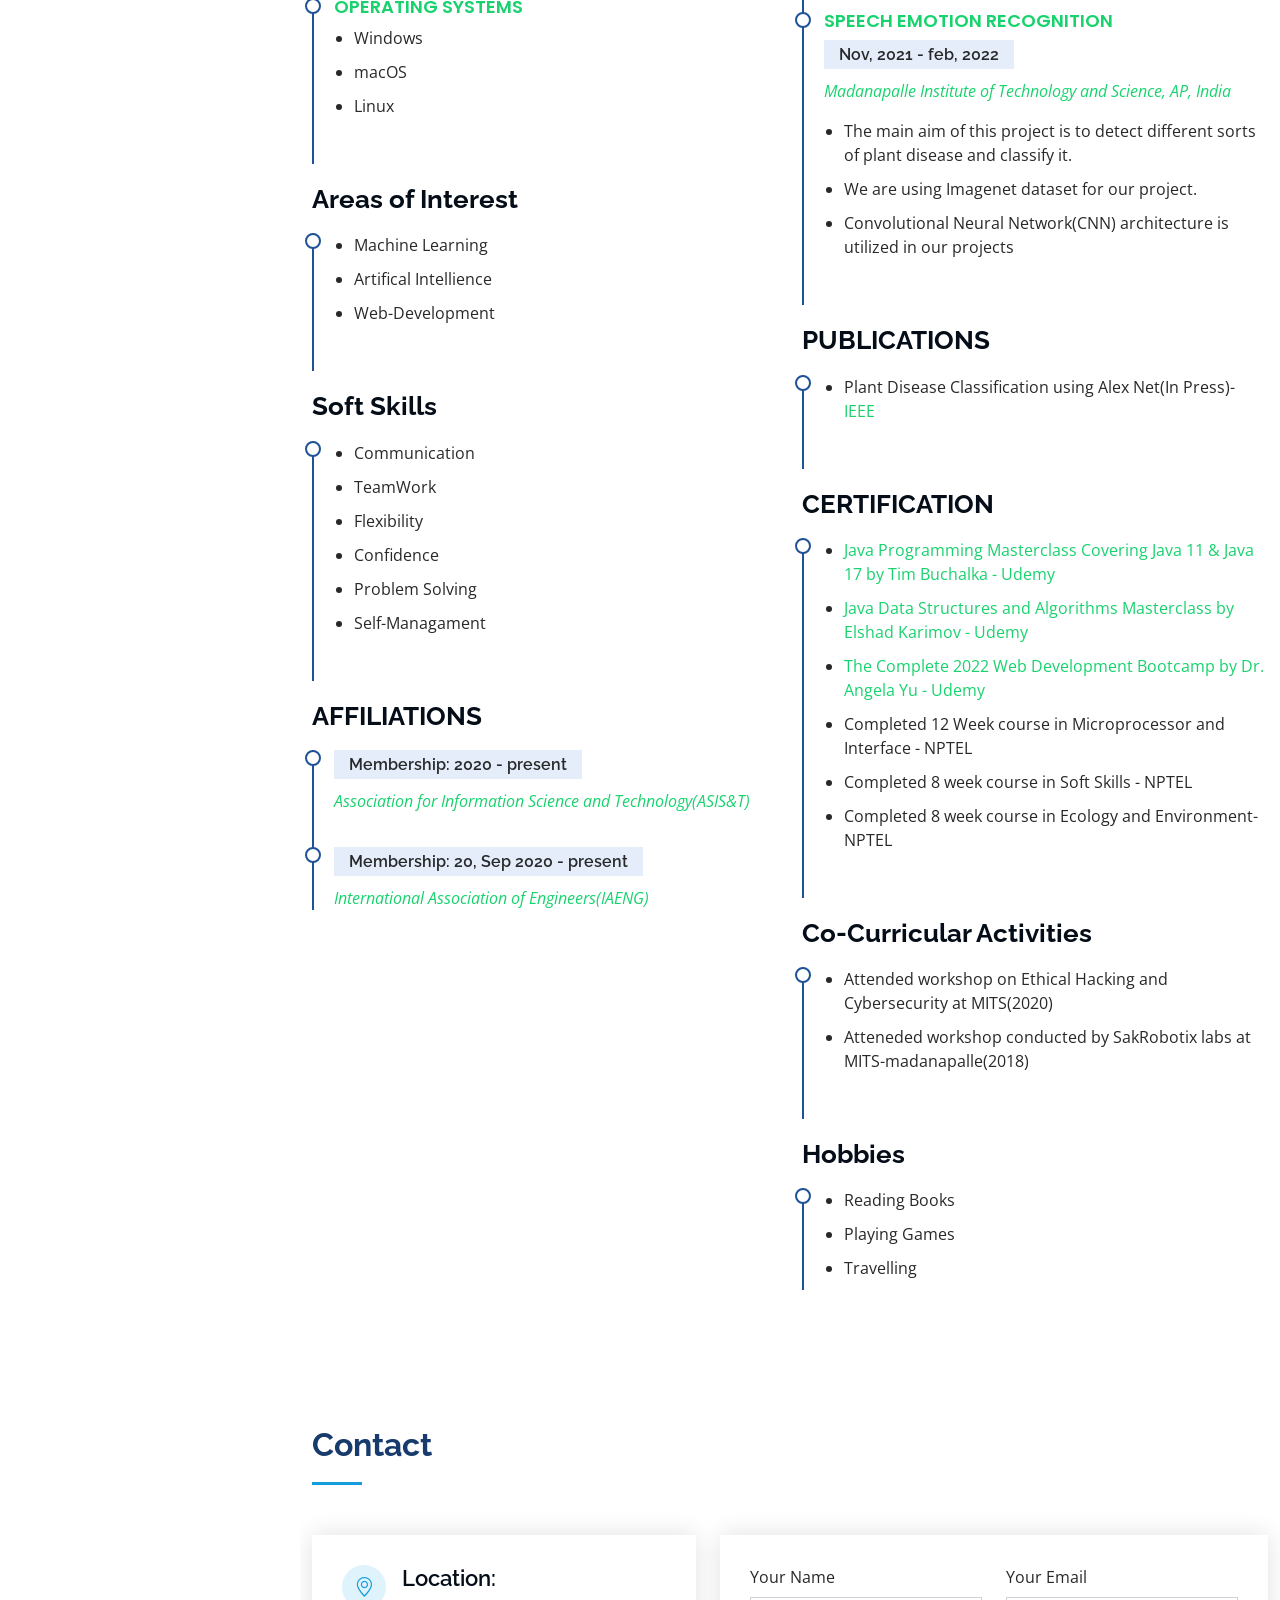
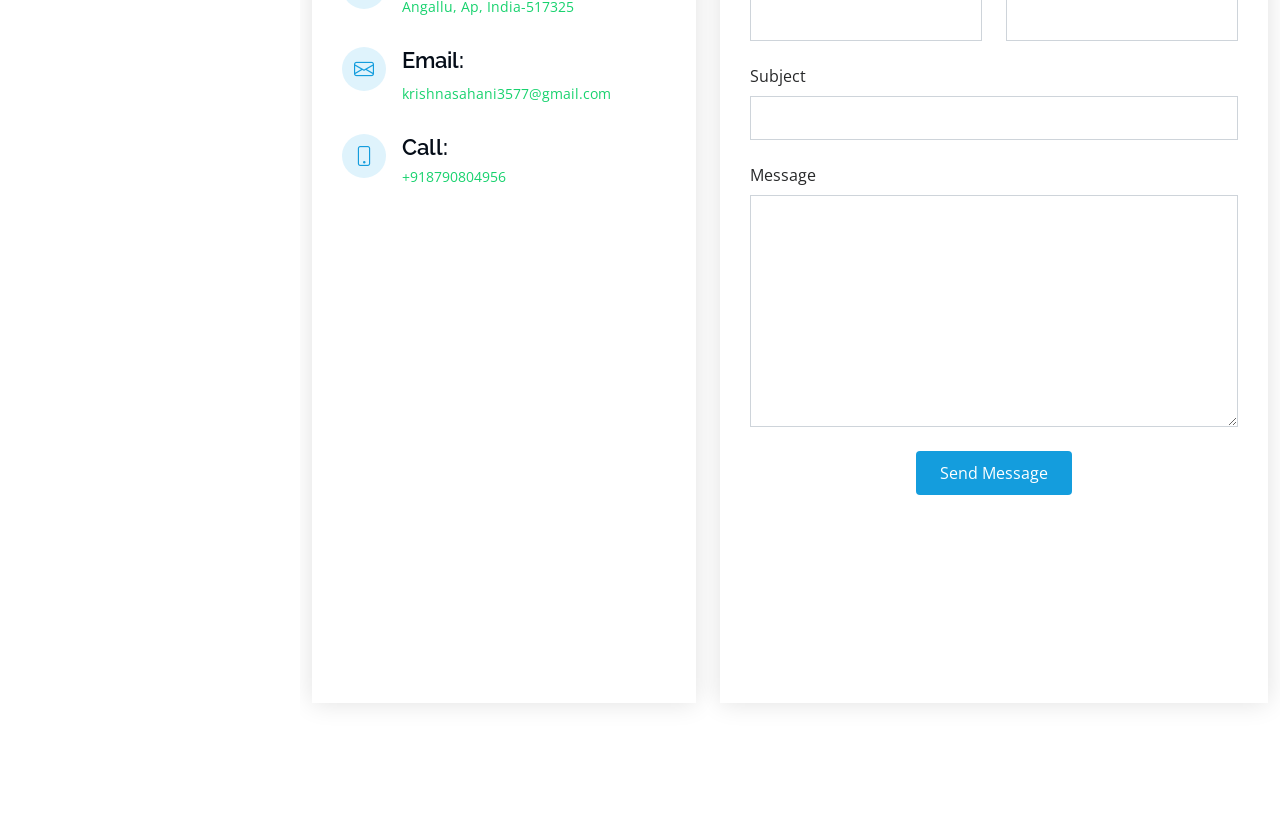
==== commit c261f9a2: "Update index.html" ====
--- a/index.html
+++ b/index.html
@@ -448,9 +448,10 @@
   <script src="assets/vendor/waypoints/noframework.waypoints.js"></script>
   <script src="assets/vendor/php-email-form/validate.js"></script>
 
-  <!-- Template Main JS File -->
+  <!-- Template Main JS Files -->
   <script src="assets/js/main.js"></script>
 
 </body>
 
+
 </html>
--- a/assets/css/style.css
+++ b/assets/css/style.css
@@ -5,950 +5,950 @@
 * License: https://bootstrapmade.com/license/
 */
 
-/*--------------------------------------------------------------
-# General
---------------------------------------------------------------*/
-body {
-  font-family: "Open Sans", sans-serif;
-  color: #272829;
-}
-
-a {
-  color: #149ddd;
-  text-decoration: none;
-}
-
-a:hover {
-  color: #37b3ed;
-  text-decoration: none;
-}
-
-h1, h2, h3, h4, h5, h6 {
-  font-family: "Raleway", sans-serif;
-}
-
-/*--------------------------------------------------------------
-# Back to top button
---------------------------------------------------------------*/
-.back-to-top {
-  position: fixed;
-  visibility: hidden;
-  opacity: 0;
-  right: 15px;
-  bottom: 15px;
-  z-index: 996;
-  background: #149ddd;
-  width: 40px;
-  height: 40px;
-  border-radius: 50px;
-  transition: all 0.4s;
-}
-.back-to-top i {
-  font-size: 28px;
-  color: #fff;
-  line-height: 0;
-}
-.back-to-top:hover {
-  background: #2eafec;
-  color: #fff;
-}
-.back-to-top.active {
-  visibility: visible;
-  opacity: 1;
-}
-
-/*--------------------------------------------------------------
-# Header
---------------------------------------------------------------*/
-#header {
-  position: fixed;
-  top: 0;
-  left: 0;
-  bottom: 0;
-  width: 300px;
-  transition: all ease-in-out 0.5s;
-  z-index: 9997;
-  transition: all 0.5s;
-  padding: 0 15px;
-  background: #040b14;
-  overflow-y: auto;
-}
-#header .profile img {
-  margin: 15px auto;
-  display: block;
-  width: 120px;
-  border: 8px solid #2c2f3f;
-}
-#header .profile h1 {
-  font-size: 24px;
-  margin: 0;
-  padding: 0;
-  font-weight: 600;
-  -moz-text-align-last: center;
-  text-align-last: center;
-  font-family: "Poppins", sans-serif;
-}
-#header .profile h1 a, #header .profile h1 a:hover {
-  color: #fff;
-  text-decoration: none;
-}
-#header .profile .social-links a {
-  font-size: 18px;
-  display: inline-block;
-  background: #212431;
-  color: #fff;
-  line-height: 1;
-  padding: 8px 0;
-  margin-right: 4px;
-  border-radius: 50%;
-  text-align: center;
-  width: 36px;
-  height: 36px;
-  transition: 0.3s;
-}
-#header .profile .social-links a:hover {
-  background: #149ddd;
-  color: #fff;
-  text-decoration: none;
-}
-
-#main {
-  margin-left: 300px;
-}
-
-@media (max-width: 1199px) {
-  #header {
-    left: -300px;
-  }
-
-  #main {
-    margin-left: 0;
-  }
-}
-/*--------------------------------------------------------------
-# Navigation Menu
---------------------------------------------------------------*/
-/* Desktop Navigation */
-.nav-menu {
-  padding: 30px 0 0 0;
-}
-.nav-menu * {
-  margin: 0;
-  padding: 0;
-  list-style: none;
-}
-.nav-menu > ul > li {
-  position: relative;
-  white-space: nowrap;
-}
-.nav-menu a, .nav-menu a:focus {
-  display: flex;
-  align-items: center;
-  color: #a8a9b4;
-  padding: 12px 15px;
-  margin-bottom: 8px;
-  transition: 0.3s;
-  font-size: 15px;
-}
-.nav-menu a i, .nav-menu a:focus i {
-  font-size: 24px;
-  padding-right: 8px;
-  color: #6f7180;
-}
-.nav-menu a:hover, .nav-menu .active, .nav-menu .active:focus, .nav-menu li:hover > a {
-  text-decoration: none;
-  color: #fff;
-}
-.nav-menu a:hover i, .nav-menu .active i, .nav-menu .active:focus i, .nav-menu li:hover > a i {
-  color: #149ddd;
-}
-
-/* Mobile Navigation */
-.mobile-nav-toggle {
-  position: fixed;
-  right: 15px;
-  top: 15px;
-  z-index: 9998;
-  border: 0;
-  font-size: 24px;
-  transition: all 0.4s;
-  outline: none !important;
-  background-color: #149ddd;
-  color: #fff;
-  width: 40px;
-  height: 40px;
-  display: inline-flex;
-  align-items: center;
-  justify-content: center;
-  line-height: 0;
-  border-radius: 50px;
-  cursor: pointer;
-}
-
-.mobile-nav-active {
-  overflow: hidden;
-}
-.mobile-nav-active #header {
-  left: 0;
-}
-
-/*--------------------------------------------------------------
-# Hero Section
---------------------------------------------------------------*/
-#hero {
-  width: 100%;
-  height: 100vh;
-  background: url("../img/profile.jpg") top center;
-  background-size: cover;
-}
-#hero:before {
-  content: "";
-  background: rgba(5, 13, 24, 0.3);
-  position: absolute;
-  bottom: 0;
-  top: 0;
-  left: 0;
-  right: 0;
-  z-index: 1;
-}
-#hero .hero-container {
-  position: relative;
-  z-index: 2;
-  min-width: 300px;
-}
-#hero h1 {
-  margin: 0 0 10px 0;
-  font-size: 64px;
-  font-weight: 700;
-  line-height: 56px;
-  color: #fff;
-}
-#hero p {
-  color: #fff;
-  margin-bottom: 50px;
-  font-size: 26px;
-  font-family: "Poppins", sans-serif;
-}
-#hero p span {
-  color: #fff;
-  padding-bottom: 4px;
-  letter-spacing: 1px;
-  border-bottom: 3px solid #149ddd;
-}
-@media (min-width: 1024px) {
-  #hero {
-    background-attachment: fixed;
-  }
-}
-@media (max-width: 768px) {
-  #hero h1 {
-    font-size: 28px;
-    line-height: 36px;
-  }
-  #hero h2 {
-    font-size: 18px;
-    line-height: 24px;
-    margin-bottom: 30px;
-  }
-}
-
-/*--------------------------------------------------------------
-# Sections General
---------------------------------------------------------------*/
-section {
-  padding: 60px 0;
-  overflow: hidden;
-}
-
-.section-bg {
-  background: #f5f8fd;
-}
-
-.section-title {
-  padding-bottom: 30px;
-}
-.section-title h2 {
-  font-size: 32px;
-  font-weight: bold;
-  margin-bottom: 20px;
-  padding-bottom: 20px;
-  position: relative;
-  color: #173b6c;
-}
-.section-title h2::after {
-  content: "";
-  position: absolute;
-  display: block;
-  width: 50px;
-  height: 3px;
-  background: #149ddd;
-  bottom: 0;
-  left: 0;
-}
-.section-title p {
-  margin-bottom: 0;
-}
-
-/*--------------------------------------------------------------
-# About
---------------------------------------------------------------*/
-.about .content h3 {
-  font-weight: 700;
-  font-size: 26px;
-  color: #173b6c;
-}
-.about .content ul {
-  list-style: none;
-  padding: 0;
-}
-.about .content ul li {
-  margin-bottom: 20px;
-  display: flex;
-  align-items: center;
-}
-.about .content ul strong {
-  margin-right: 10px;
-}
-.about .content ul i {
-  font-size: 16px;
-  margin-right: 5px;
-  color: #149ddd;
-  line-height: 0;
-}
-.about .content p:last-child {
-  margin-bottom: 0;
-}
-
-/*--------------------------------------------------------------
-# Facts
---------------------------------------------------------------*/
-.facts {
-  padding-bottom: 30px;
-}
-.facts .count-box {
-  padding: 30px;
-  width: 100%;
-}
-.facts .count-box i {
-  display: block;
-  font-size: 44px;
-  color: #149ddd;
-  float: left;
-  line-height: 0;
-}
-.facts .count-box span {
-  font-size: 48px;
-  line-height: 40px;
-  display: block;
-  font-weight: 700;
-  color: #050d18;
-  margin-left: 60px;
-}
-.facts .count-box p {
-  padding: 15px 0 0 0;
-  margin: 0 0 0 60px;
-  font-family: "Raleway", sans-serif;
-  font-size: 14px;
-  color: #122f57;
-}
-.facts .count-box a {
-  font-weight: 600;
-  display: block;
-  margin-top: 20px;
-  color: #122f57;
-  font-size: 15px;
-  font-family: "Poppins", sans-serif;
-  transition: ease-in-out 0.3s;
-}
-.facts .count-box a:hover {
-  color: #1f5297;
-}
-
-/*--------------------------------------------------------------
-# Akills
---------------------------------------------------------------*/
-.skills .progress {
-  height: 60px;
-  display: block;
-  background: none;
-  border-radius: 0;
-}
-.skills .progress .skill {
-  padding: 0;
-  margin: 0 0 6px 0;
-  text-transform: uppercase;
-  display: block;
-  font-weight: 600;
-  font-family: "Poppins", sans-serif;
-  color: #050d18;
-}
-.skills .progress .skill .val {
-  float: right;
-  font-style: normal;
-}
-.skills .progress-bar-wrap {
-  background: #dce8f8;
-  height: 10px;
-}
-.skills .progress-bar {
-  width: 1px;
-  height: 10px;
-  transition: 0.9s;
-  background-color: #149ddd;
-}
-
-/*--------------------------------------------------------------
-# Resume
---------------------------------------------------------------*/
-.resume .resume-title {
-  font-size: 26px;
-  font-weight: 700;
-  margin-top: 20px;
-  margin-bottom: 20px;
-  color: #050d18;
-}
-.resume .resume-item {
-  padding: 0 0 20px 20px;
-  margin-top: -2px;
-  border-left: 2px solid #1f5297;
-  position: relative;
-}
-.resume .resume-item h4 {
-  line-height: 18px;
-  font-size: 18px;
-  font-weight: 600;
-  text-transform: uppercase;
-  font-family: "Poppins", sans-serif;
-  color: #050d18;
-  margin-bottom: 10px;
-}
-.resume .resume-item h5 {
-  font-size: 16px;
-  background: #e4edf9;
-  padding: 5px 15px;
-  display: inline-block;
-  font-weight: 600;
-  margin-bottom: 10px;
-}
-.resume .resume-item ul {
-  padding-left: 20px;
-}
-.resume .resume-item ul li {
-  padding-bottom: 10px;
-}
-.resume .resume-item:last-child {
-  padding-bottom: 0;
-}
-.resume .resume-item::before {
-  content: "";
-  position: absolute;
-  width: 16px;
-  height: 16px;
-  border-radius: 50px;
-  left: -9px;
-  top: 0;
-  background: #fff;
-  border: 2px solid #1f5297;
-}
-
-/*--------------------------------------------------------------
-# Portfolio
---------------------------------------------------------------*/
-.portfolio .portfolio-item {
-  margin-bottom: 30px;
-}
-.portfolio #portfolio-flters {
-  padding: 0;
-  margin: 0 auto 35px auto;
-  list-style: none;
-  text-align: center;
-  background: #fff;
-  border-radius: 50px;
-  padding: 2px 15px;
-}
-.portfolio #portfolio-flters li {
-  cursor: pointer;
-  display: inline-block;
-  padding: 10px 15px 8px 15px;
-  font-size: 14px;
-  font-weight: 600;
-  line-height: 1;
-  text-transform: uppercase;
-  color: #272829;
-  margin-bottom: 5px;
-  transition: all 0.3s ease-in-out;
-}
-.portfolio #portfolio-flters li:hover, .portfolio #portfolio-flters li.filter-active {
-  color: #149ddd;
-}
-.portfolio #portfolio-flters li:last-child {
-  margin-right: 0;
-}
-.portfolio .portfolio-wrap {
-  transition: 0.3s;
-  position: relative;
-  overflow: hidden;
-  z-index: 1;
-}
-.portfolio .portfolio-wrap::before {
-  content: "";
-  background: rgba(255, 255, 255, 0.5);
-  position: absolute;
-  left: 0;
-  right: 0;
-  top: 0;
-  bottom: 0;
-  transition: all ease-in-out 0.3s;
-  z-index: 2;
-  opacity: 0;
-}
-.portfolio .portfolio-wrap .portfolio-links {
-  opacity: 1;
-  left: 0;
-  right: 0;
-  bottom: -60px;
-  z-index: 3;
-  position: absolute;
-  transition: all ease-in-out 0.3s;
-  display: flex;
-  justify-content: center;
-}
-.portfolio .portfolio-wrap .portfolio-links a {
-  color: #fff;
-  font-size: 28px;
-  text-align: center;
-  background: rgba(20, 157, 221, 0.75);
-  transition: 0.3s;
-  width: 50%;
-}
-.portfolio .portfolio-wrap .portfolio-links a:hover {
-  background: rgba(20, 157, 221, 0.95);
-}
-.portfolio .portfolio-wrap .portfolio-links a + a {
-  border-left: 1px solid #37b3ed;
-}
-.portfolio .portfolio-wrap:hover::before {
-  top: 0;
-  left: 0;
-  right: 0;
-  bottom: 0;
-  opacity: 1;
-}
-.portfolio .portfolio-wrap:hover .portfolio-links {
-  opacity: 1;
-  bottom: 0;
-}
-
-/*--------------------------------------------------------------
-# Portfolio Details
---------------------------------------------------------------*/
-.portfolio-details {
-  padding-top: 40px;
-}
-.portfolio-details .portfolio-details-slider img {
-  width: 100%;
-}
-.portfolio-details .portfolio-details-slider .swiper-pagination {
-  margin-top: 20px;
-  position: relative;
-}
-.portfolio-details .portfolio-details-slider .swiper-pagination .swiper-pagination-bullet {
-  width: 12px;
-  height: 12px;
-  background-color: #fff;
-  opacity: 1;
-  border: 1px solid #149ddd;
-}
-.portfolio-details .portfolio-details-slider .swiper-pagination .swiper-pagination-bullet-active {
-  background-color: #149ddd;
-}
-.portfolio-details .portfolio-info {
-  padding: 30px;
-  box-shadow: 0px 0 30px rgba(5, 13, 24, 0.08);
-}
-.portfolio-details .portfolio-info h3 {
-  font-size: 22px;
-  font-weight: 700;
-  margin-bottom: 20px;
-  padding-bottom: 20px;
-  border-bottom: 1px solid #eee;
-}
-.portfolio-details .portfolio-info ul {
-  list-style: none;
-  padding: 0;
-  font-size: 15px;
-}
-.portfolio-details .portfolio-info ul li + li {
-  margin-top: 10px;
-}
-.portfolio-details .portfolio-description {
-  padding-top: 30px;
-}
-.portfolio-details .portfolio-description h2 {
-  font-size: 26px;
-  font-weight: 700;
-  margin-bottom: 20px;
-}
-.portfolio-details .portfolio-description p {
-  padding: 0;
-}
-
-/*--------------------------------------------------------------
-# Services
---------------------------------------------------------------*/
-.services .icon-box {
-  margin-bottom: 20px;
-}
-.services .icon {
-  float: left;
-  display: flex;
-  align-items: center;
-  justify-content: center;
-  width: 54px;
-  height: 54px;
-  background: #149ddd;
-  border-radius: 50%;
-  transition: 0.5s;
-  border: 1px solid #149ddd;
-}
-.services .icon i {
-  color: #fff;
-  font-size: 24px;
-  line-height: 0;
-}
-.services .icon-box:hover .icon {
-  background: #fff;
-}
-.services .icon-box:hover .icon i {
-  color: #149ddd;
-}
-.services .title {
-  margin-left: 80px;
-  font-weight: 700;
-  margin-bottom: 15px;
-  font-size: 18px;
-}
-.services .title a {
-  color: #343a40;
-}
-.services .title a:hover {
-  color: #149ddd;
-}
-.services .description {
-  margin-left: 80px;
-  line-height: 24px;
-  font-size: 14px;
-}
-
-/*--------------------------------------------------------------
-# Testimonials
---------------------------------------------------------------*/
-.testimonials .testimonials-carousel, .testimonials .testimonials-slider {
-  overflow: hidden;
-}
-.testimonials .testimonial-item {
-  box-sizing: content-box;
-  text-align: center;
-  min-height: 320px;
-}
-.testimonials .testimonial-item .testimonial-img {
-  width: 90px;
-  border-radius: 50%;
-  margin: 0 auto;
-}
-.testimonials .testimonial-item h3 {
-  font-size: 18px;
-  font-weight: bold;
-  margin: 10px 0 5px 0;
-  color: #111;
-}
-.testimonials .testimonial-item h4 {
-  font-size: 14px;
-  color: #999;
-  margin: 0;
-}
-.testimonials .testimonial-item .quote-icon-left, .testimonials .testimonial-item .quote-icon-right {
-  color: #c3e8fa;
-  font-size: 26px;
-}
-.testimonials .testimonial-item .quote-icon-left {
-  display: inline-block;
-  left: -5px;
-  position: relative;
-}
-.testimonials .testimonial-item .quote-icon-right {
-  display: inline-block;
-  right: -5px;
-  position: relative;
-  top: 10px;
-}
-.testimonials .testimonial-item p {
-  font-style: italic;
-  margin: 0 15px 15px 15px;
-  padding: 20px;
-  background: #fff;
-  position: relative;
-  margin-bottom: 35px;
-  border-radius: 6px;
-  box-shadow: 0px 2px 15px rgba(0, 0, 0, 0.1);
-}
-.testimonials .testimonial-item p::after {
-  content: "";
-  width: 0;
-  height: 0;
-  border-top: 20px solid #fff;
-  border-right: 20px solid transparent;
-  border-left: 20px solid transparent;
-  position: absolute;
-  bottom: -20px;
-  left: calc(50% - 20px);
-}
-.testimonials .swiper-pagination {
-  margin-top: 20px;
-  position: relative;
-}
-.testimonials .swiper-pagination .swiper-pagination-bullet {
-  width: 12px;
-  height: 12px;
-  background-color: #fff;
-  opacity: 1;
-  border: 1px solid #149ddd;
-}
-.testimonials .swiper-pagination .swiper-pagination-bullet-active {
-  background-color: #149ddd;
-}
-
-/*--------------------------------------------------------------
-# Contact
---------------------------------------------------------------*/
-.contact {
-  padding-bottom: 130px;
-}
-.contact .info {
-  padding: 30px;
-  background: #fff;
-  width: 100%;
-  box-shadow: 0 0 24px 0 rgba(0, 0, 0, 0.12);
-}
-.contact .info i {
-  font-size: 20px;
-  color: #149ddd;
-  float: left;
-  width: 44px;
-  height: 44px;
-  background: #dff3fc;
-  display: flex;
-  justify-content: center;
-  align-items: center;
-  border-radius: 50px;
-  transition: all 0.3s ease-in-out;
-}
-.contact .info h4 {
-  padding: 0 0 0 60px;
-  font-size: 22px;
-  font-weight: 600;
-  margin-bottom: 5px;
-  color: #050d18;
-}
-.contact .info p {
-  padding: 0 0 10px 60px;
-  margin-bottom: 20px;
-  font-size: 14px;
-  color: #173b6c;
-}
-.contact .info .email p {
-  padding-top: 5px;
-}
-.contact .info .social-links {
-  padding-left: 60px;
-}
-.contact .info .social-links a {
-  font-size: 18px;
-  display: inline-block;
-  background: #333;
-  color: #fff;
-  line-height: 1;
-  padding: 8px 0;
-  border-radius: 50%;
-  text-align: center;
-  width: 36px;
-  height: 36px;
-  transition: 0.3s;
-  margin-right: 10px;
-}
-.contact .info .social-links a:hover {
-  background: #149ddd;
-  color: #fff;
-}
-.contact .info .email:hover i, .contact .info .address:hover i, .contact .info .phone:hover i {
-  background: #149ddd;
-  color: #fff;
-}
-.contact .php-email-form {
-  width: 100%;
-  padding: 30px;
-  background: #fff;
-  box-shadow: 0 0 24px 0 rgba(0, 0, 0, 0.12);
-}
-.contact .php-email-form .form-group {
-  padding-bottom: 8px;
-}
-.contact .php-email-form .validate {
-  display: none;
-  color: red;
-  margin: 0 0 15px 0;
-  font-weight: 400;
-  font-size: 13px;
-}
-.contact .php-email-form .error-message {
-  display: none;
-  color: #fff;
-  background: #ed3c0d;
-  text-align: left;
-  padding: 15px;
-  font-weight: 600;
-}
-.contact .php-email-form .error-message br + br {
-  margin-top: 25px;
-}
-.contact .php-email-form .sent-message {
-  display: none;
-  color: #fff;
-  background: #18d26e;
-  text-align: center;
-  padding: 15px;
-  font-weight: 600;
-}
-.contact .php-email-form .loading {
-  display: none;
-  background: #fff;
-  text-align: center;
-  padding: 15px;
-}
-.contact .php-email-form .loading:before {
-  content: "";
-  display: inline-block;
-  border-radius: 50%;
-  width: 24px;
-  height: 24px;
-  margin: 0 10px -6px 0;
-  border: 3px solid #18d26e;
-  border-top-color: #eee;
-  -webkit-animation: animate-loading 1s linear infinite;
-  animation: animate-loading 1s linear infinite;
-}
-.contact .php-email-form .form-group {
-  margin-bottom: 15px;
-}
-.contact .php-email-form label {
-  padding-bottom: 8px;
-}
-.contact .php-email-form input, .contact .php-email-form textarea {
-  border-radius: 0;
-  box-shadow: none;
-  font-size: 14px;
-}
-.contact .php-email-form input {
-  height: 44px;
-}
-.contact .php-email-form textarea {
-  padding: 10px 15px;
-}
-.contact .php-email-form button[type=submit] {
-  background: #149ddd;
-  border: 0;
-  padding: 10px 24px;
-  color: #fff;
-  transition: 0.4s;
-  border-radius: 4px;
-}
-.contact .php-email-form button[type=submit]:hover {
-  background: #37b3ed;
-}
-@-webkit-keyframes animate-loading {
-  0% {
-    transform: rotate(0deg);
-  }
-  100% {
-    transform: rotate(360deg);
-  }
-}
-@keyframes animate-loading {
-  0% {
-    transform: rotate(0deg);
-  }
-  100% {
-    transform: rotate(360deg);
-  }
-}
-
-/*--------------------------------------------------------------
-# Breadcrumbs
---------------------------------------------------------------*/
-.breadcrumbs {
-  padding: 20px 0;
-  background: #f9f9f9;
-}
-.breadcrumbs h2 {
-  font-size: 26px;
-  font-weight: 300;
-}
-.breadcrumbs ol {
-  display: flex;
-  flex-wrap: wrap;
-  list-style: none;
-  padding: 0;
-  margin: 0;
-  font-size: 15px;
-}
-.breadcrumbs ol li + li {
-  padding-left: 10px;
-}
-.breadcrumbs ol li + li::before {
-  display: inline-block;
-  padding-right: 10px;
-  color: #0e2442;
-  content: "/";
-}
-@media (max-width: 768px) {
-  .breadcrumbs .d-flex {
-    display: block !important;
-  }
-  .breadcrumbs ol {
-    display: block;
-  }
-  .breadcrumbs ol li {
-    display: inline-block;
-  }
-}
-
-/*--------------------------------------------------------------
-# Footer
---------------------------------------------------------------*/
-#footer {
-  padding: 15px;
-  color: #f4f6fd;
-  font-size: 14px;
-  position: fixed;
-  left: 0;
-  bottom: 0;
-  width: 300px;
-  z-index: 9999;
-  background: #040b14;
-}
-#footer .copyright {
-  text-align: center;
-}
-#footer .credits {
-  padding-top: 5px;
-  text-align: center;
-  font-size: 13px;
-  color: #eaebf0;
-}
-@media (max-width: 1199px) {
-  #footer {
-    position: static;
-    width: auto;
-    padding-right: 20px 15px;
-  }
-}
+/*--------------------------------------------------------------
+# General
+--------------------------------------------------------------*/
+body {
+  font-family: "Open Sans", sans-serif;
+  color: #272829;
+}
+
+a {
+  color: #18d26e;
+  text-decoration: none;
+}
+
+a:hover {
+  color: #18d26e;
+  text-decoration: none;
+}
+
+h1, h2, h3, h4, h5, h6 {
+  font-family: "Raleway", sans-serif;
+}
+
+/*--------------------------------------------------------------
+# Back to top button
+--------------------------------------------------------------*/
+.back-to-top {
+  position: fixed;
+  visibility: hidden;
+  opacity: 0;
+  right: 15px;
+  bottom: 15px;
+  z-index: 996;
+  background: #18d26e;
+  width: 40px;
+  height: 40px;
+  border-radius: 50px;
+  transition: all 0.4s;
+}
+.back-to-top i {
+  font-size: 28px;
+  color: #fff;
+  line-height: 0;
+}
+.back-to-top:hover {
+  background:red;
+  color: #fff;
+}
+.back-to-top.active {
+  visibility: visible;
+  opacity: 1;
+}
+
+/*--------------------------------------------------------------
+# Header
+--------------------------------------------------------------*/
+#header {
+  position: fixed;
+  top: 0;
+  left: 0;
+  bottom: 0;
+  width: 300px;
+  transition: all ease-in-out 0.5s;
+  z-index: 9997;
+  transition: all 0.5s;
+  padding: 0 15px;
+  background: #040b14;
+  overflow-y: auto;
+}
+#header .profile img {
+  margin: 15px auto;
+  display: block;
+  width: 120px;
+  border: 8px solid #2c2f3f;
+}
+#header .profile h1 {
+  font-size: 24px;
+  margin: 0;
+  padding: 0;
+  font-weight: 600;
+  -moz-text-align-last: center;
+  text-align-last: center;
+  font-family: "Poppins", sans-serif;
+}
+#header .profile h1 a, #header .profile h1 a:hover {
+  color: #fff;
+  text-decoration: none;
+}
+#header .profile .social-links a {
+  font-size: 18px;
+  display: inline-block;
+  background: #212431;
+  color: #fff;
+  line-height: 1;
+  padding: 8px 0;
+  margin-right: 4px;
+  border-radius: 50%;
+  text-align: center;
+  width: 36px;
+  height: 36px;
+  transition: 0.3s;
+}
+#header .profile .social-links a:hover {
+  background:red;
+  color: #fff;
+  text-decoration: none;
+}
+
+#main {
+  margin-left: 300px;
+}
+
+@media (max-width: 1199px) {
+  #header {
+    left: -300px;
+  }
+
+  #main {
+    margin-left: 0;
+  }
+}
+/*--------------------------------------------------------------
+# Navigation Menu
+--------------------------------------------------------------*/
+/* Desktop Navigation */
+.nav-menu {
+  padding: 30px 0 0 0;
+}
+.nav-menu * {
+  margin: 0;
+  padding: 0;
+  list-style: none;
+}
+.nav-menu > ul > li {
+  position: relative;
+  white-space: nowrap;
+}
+.nav-menu a, .nav-menu a:focus {
+  display: flex;
+  align-items: center;
+  color: #a8a9b4;
+  padding: 12px 15px;
+  margin-bottom: 8px;
+  transition: 0.3s;
+  font-size: 15px;
+}
+.nav-menu a i, .nav-menu a:focus i {
+  font-size: 24px;
+  padding-right: 8px;
+  color: #6f7180;
+}
+.nav-menu a:hover, .nav-menu .active, .nav-menu .active:focus, .nav-menu li:hover > a {
+  text-decoration: none;
+  color:#18d26e;
+}
+.nav-menu a:hover i, .nav-menu .active i, .nav-menu .active:focus i, .nav-menu li:hover > a i {
+  color: #18d26e;
+}
+
+/* Mobile Navigation */
+.mobile-nav-toggle {
+  position: fixed;
+  right: 15px;
+  top: 15px;
+  z-index: 9998;
+  border: 0;
+  font-size: 24px;
+  transition: all 0.4s;
+  outline: none !important;
+  background-color: #149ddd;
+  color: #18d26e;
+  width: 40px;
+  height: 40px;
+  display: inline-flex;
+  align-items: center;
+  justify-content: center;
+  line-height: 0;
+  border-radius: 50px;
+  cursor: pointer;
+}
+
+.mobile-nav-active {
+  overflow: hidden;
+}
+.mobile-nav-active #header {
+  left: 0;
+}
+
+/*--------------------------------------------------------------
+# Hero Section
+--------------------------------------------------------------*/
+#hero {
+  width: 100%;
+  height: 100vh;
+  background: url("../img/bg.jpeg") top center;
+  background-size: cover;
+}
+#hero:before {
+  content: "";
+  background: rgba(5, 13, 24, 0.3);
+  position: absolute;
+  bottom: 0;
+  top: 0;
+  left: 0;
+  right: 0;
+  z-index: 1;
+}
+#hero .hero-container {
+  position: relative;
+  z-index: 2;
+  min-width: 300px;
+}
+#hero h1 {
+  margin: 0 0 10px 0;
+  font-size: 64px;
+  font-weight: 700;
+  line-height: 56px;
+  color: #fff;
+}
+#hero p {
+  color: #fff;
+  margin-bottom: 50px;
+  font-size: 26px;
+  font-family: "Poppins", sans-serif;
+}
+#hero p span {
+  color: #fff;
+  padding-bottom: 4px;
+  letter-spacing: 1px;
+  border-bottom: 3px solid #18d26e;
+}
+@media (min-width: 1024px) {
+  #hero {
+    background-attachment: fixed;
+  }
+}
+@media (max-width: 768px) {
+  #hero h1 {
+    font-size: 28px;
+    line-height: 36px;
+  }
+  #hero h2 {
+    font-size: 18px;
+    line-height: 24px;
+    margin-bottom: 30px;
+  }
+}
+
+/*--------------------------------------------------------------
+# Sections General
+--------------------------------------------------------------*/
+section {
+  padding: 60px 0;
+  overflow: hidden;
+}
+
+.section-bg {
+  background: #f5f8fd;
+}
+
+.section-title {
+  padding-bottom: 30px;
+}
+.section-title h2 {
+  font-size: 32px;
+  font-weight: bold;
+  margin-bottom: 20px;
+  padding-bottom: 20px;
+  position: relative;
+  color: #173b6c;
+}
+.section-title h2::after {
+  content: "";
+  position: absolute;
+  display: block;
+  width: 50px;
+  height: 3px;
+  background: #149ddd;
+  bottom: 0;
+  left: 0;
+}
+.section-title p {
+  margin-bottom: 0;
+}
+
+/*--------------------------------------------------------------
+# About
+--------------------------------------------------------------*/
+.about .content h3 {
+  font-weight: 700;
+  font-size: 26px;
+  color: #18d26e;
+}
+.about .content ul {
+  list-style: none;
+  padding: 0;
+}
+.about .content ul li {
+  margin-bottom: 20px;
+  display: flex;
+  align-items: center;
+}
+.about .content ul strong {
+  margin-right: 10px;
+}
+.about .content ul i {
+  font-size: 16px;
+  margin-right: 5px;
+  color: #149ddd;
+  line-height: 0;
+}
+.about .content p:last-child {
+  margin-bottom: 0;
+}
+
+/*--------------------------------------------------------------
+# Facts
+--------------------------------------------------------------*/
+.facts {
+  padding-bottom: 30px;
+}
+.facts .count-box {
+  padding: 30px;
+  width: 100%;
+}
+.facts .count-box i {
+  display: block;
+  font-size: 44px;
+  color: #149ddd;
+  float: left;
+  line-height: 0;
+}
+.facts .count-box span {
+  font-size: 48px;
+  line-height: 40px;
+  display: block;
+  font-weight: 700;
+  color: #050d18;
+  margin-left: 60px;
+}
+.facts .count-box p {
+  padding: 15px 0 0 0;
+  margin: 0 0 0 60px;
+  font-family: "Raleway", sans-serif;
+  font-size: 14px;
+  color: #122f57;
+}
+.facts .count-box a {
+  font-weight: 600;
+  display: block;
+  margin-top: 20px;
+  color: #122f57;
+  font-size: 15px;
+  font-family: "Poppins", sans-serif;
+  transition: ease-in-out 0.3s;
+}
+.facts .count-box a:hover {
+  color: #1f5297;
+}
+
+/*--------------------------------------------------------------
+# Akills
+--------------------------------------------------------------*/
+.skills .progress {
+  height: 60px;
+  display: block;
+  background: none;
+  border-radius: 0;
+}
+.skills .progress .skill {
+  padding: 0;
+  margin: 0 0 6px 0;
+  text-transform: uppercase;
+  display: block;
+  font-weight: 600;
+  font-family: "Poppins", sans-serif;
+  color: #050d18;
+}
+.skills .progress .skill .val {
+  float: right;
+  font-style: normal;
+}
+.skills .progress-bar-wrap {
+  background: #dce8f8;
+  height: 10px;
+}
+.skills .progress-bar {
+  width: 1px;
+  height: 10px;
+  transition: 0.9s;
+  background-color: #18d26e;
+}
+
+/*--------------------------------------------------------------
+# Resume
+--------------------------------------------------------------*/
+.resume .resume-title {
+  font-size: 26px;
+  font-weight: 700;
+  margin-top: 20px;
+  margin-bottom: 20px;
+  color: #050d18;
+}
+.resume .resume-item {
+  padding: 0 0 20px 20px;
+  margin-top: -2px;
+  border-left: 2px solid #1f5297;
+  position: relative;
+}
+.resume .resume-item h4 {
+  line-height: 18px;
+  font-size: 18px;
+  font-weight: 600;
+  text-transform: uppercase;
+  font-family: "Poppins", sans-serif;
+  color: #18d26e;
+  margin-bottom: 10px;
+}
+.resume .resume-item h5 {
+  font-size: 16px;
+  background: #e4edf9;
+  padding: 5px 15px;
+  display: inline-block;
+  font-weight: 600;
+  margin-bottom: 10px;
+}
+.resume .resume-item ul {
+  padding-left: 20px;
+}
+.resume .resume-item ul li {
+  padding-bottom: 10px;
+}
+.resume .resume-item:last-child {
+  padding-bottom: 0;
+}
+.resume .resume-item::before {
+  content: "";
+  position: absolute;
+  width: 16px;
+  height: 16px;
+  border-radius: 50px;
+  left: -9px;
+  top: 0;
+  background: #fff;
+  border: 2px solid #1f5297;
+}
+
+/*--------------------------------------------------------------
+# Portfolio
+--------------------------------------------------------------*/
+.portfolio .portfolio-item {
+  margin-bottom: 30px;
+}
+.portfolio #portfolio-flters {
+  padding: 0;
+  margin: 0 auto 35px auto;
+  list-style: none;
+  text-align: center;
+  background: #fff;
+  border-radius: 50px;
+  padding: 2px 15px;
+}
+.portfolio #portfolio-flters li {
+  cursor: pointer;
+  display: inline-block;
+  padding: 10px 15px 8px 15px;
+  font-size: 14px;
+  font-weight: 600;
+  line-height: 1;
+  text-transform: uppercase;
+  color: #272829;
+  margin-bottom: 5px;
+  transition: all 0.3s ease-in-out;
+}
+.portfolio #portfolio-flters li:hover, .portfolio #portfolio-flters li.filter-active {
+  color: #149ddd;
+}
+.portfolio #portfolio-flters li:last-child {
+  margin-right: 0;
+}
+.portfolio .portfolio-wrap {
+  transition: 0.3s;
+  position: relative;
+  overflow: hidden;
+  z-index: 1;
+}
+.portfolio .portfolio-wrap::before {
+  content: "";
+  background: rgba(255, 255, 255, 0.5);
+  position: absolute;
+  left: 0;
+  right: 0;
+  top: 0;
+  bottom: 0;
+  transition: all ease-in-out 0.3s;
+  z-index: 2;
+  opacity: 0;
+}
+.portfolio .portfolio-wrap .portfolio-links {
+  opacity: 1;
+  left: 0;
+  right: 0;
+  bottom: -60px;
+  z-index: 3;
+  position: absolute;
+  transition: all ease-in-out 0.3s;
+  display: flex;
+  justify-content: center;
+}
+.portfolio .portfolio-wrap .portfolio-links a {
+  color: #fff;
+  font-size: 28px;
+  text-align: center;
+  background: rgba(20, 157, 221, 0.75);
+  transition: 0.3s;
+  width: 50%;
+}
+.portfolio .portfolio-wrap .portfolio-links a:hover {
+  background: rgba(20, 157, 221, 0.95);
+}
+.portfolio .portfolio-wrap .portfolio-links a + a {
+  border-left: 1px solid #37b3ed;
+}
+.portfolio .portfolio-wrap:hover::before {
+  top: 0;
+  left: 0;
+  right: 0;
+  bottom: 0;
+  opacity: 1;
+}
+.portfolio .portfolio-wrap:hover .portfolio-links {
+  opacity: 1;
+  bottom: 0;
+}
+
+/*--------------------------------------------------------------
+# Portfolio Details
+--------------------------------------------------------------*/
+.portfolio-details {
+  padding-top: 40px;
+}
+.portfolio-details .portfolio-details-slider img {
+  width: 100%;
+}
+.portfolio-details .portfolio-details-slider .swiper-pagination {
+  margin-top: 20px;
+  position: relative;
+}
+.portfolio-details .portfolio-details-slider .swiper-pagination .swiper-pagination-bullet {
+  width: 12px;
+  height: 12px;
+  background-color: #fff;
+  opacity: 1;
+  border: 1px solid #149ddd;
+}
+.portfolio-details .portfolio-details-slider .swiper-pagination .swiper-pagination-bullet-active {
+  background-color: #149ddd;
+}
+.portfolio-details .portfolio-info {
+  padding: 30px;
+  box-shadow: 0px 0 30px rgba(5, 13, 24, 0.08);
+}
+.portfolio-details .portfolio-info h3 {
+  font-size: 22px;
+  font-weight: 700;
+  margin-bottom: 20px;
+  padding-bottom: 20px;
+  border-bottom: 1px solid #eee;
+}
+.portfolio-details .portfolio-info ul {
+  list-style: none;
+  padding: 0;
+  font-size: 15px;
+}
+.portfolio-details .portfolio-info ul li + li {
+  margin-top: 10px;
+}
+.portfolio-details .portfolio-description {
+  padding-top: 30px;
+}
+.portfolio-details .portfolio-description h2 {
+  font-size: 26px;
+  font-weight: 700;
+  margin-bottom: 20px;
+}
+.portfolio-details .portfolio-description p {
+  padding: 0;
+}
+
+/*--------------------------------------------------------------
+# Services
+--------------------------------------------------------------*/
+.services .icon-box {
+  margin-bottom: 20px;
+}
+.services .icon {
+  float: left;
+  display: flex;
+  align-items: center;
+  justify-content: center;
+  width: 54px;
+  height: 54px;
+  background: #149ddd;
+  border-radius: 50%;
+  transition: 0.5s;
+  border: 1px solid #149ddd;
+}
+.services .icon i {
+  color: #fff;
+  font-size: 24px;
+  line-height: 0;
+}
+.services .icon-box:hover .icon {
+  background: #fff;
+}
+.services .icon-box:hover .icon i {
+  color: #149ddd;
+}
+.services .title {
+  margin-left: 80px;
+  font-weight: 700;
+  margin-bottom: 15px;
+  font-size: 18px;
+}
+.services .title a {
+  color: #343a40;
+}
+.services .title a:hover {
+  color: #149ddd;
+}
+.services .description {
+  margin-left: 80px;
+  line-height: 24px;
+  font-size: 14px;
+}
+
+/*--------------------------------------------------------------
+# Testimonials
+--------------------------------------------------------------*/
+.testimonials .testimonials-carousel, .testimonials .testimonials-slider {
+  overflow: hidden;
+}
+.testimonials .testimonial-item {
+  box-sizing: content-box;
+  text-align: center;
+  min-height: 320px;
+}
+.testimonials .testimonial-item .testimonial-img {
+  width: 90px;
+  border-radius: 50%;
+  margin: 0 auto;
+}
+.testimonials .testimonial-item h3 {
+  font-size: 18px;
+  font-weight: bold;
+  margin: 10px 0 5px 0;
+  color: #111;
+}
+.testimonials .testimonial-item h4 {
+  font-size: 14px;
+  color: #999;
+  margin: 0;
+}
+.testimonials .testimonial-item .quote-icon-left, .testimonials .testimonial-item .quote-icon-right {
+  color: #c3e8fa;
+  font-size: 26px;
+}
+.testimonials .testimonial-item .quote-icon-left {
+  display: inline-block;
+  left: -5px;
+  position: relative;
+}
+.testimonials .testimonial-item .quote-icon-right {
+  display: inline-block;
+  right: -5px;
+  position: relative;
+  top: 10px;
+}
+.testimonials .testimonial-item p {
+  font-style: italic;
+  margin: 0 15px 15px 15px;
+  padding: 20px;
+  background: #fff;
+  position: relative;
+  margin-bottom: 35px;
+  border-radius: 6px;
+  box-shadow: 0px 2px 15px rgba(0, 0, 0, 0.1);
+}
+.testimonials .testimonial-item p::after {
+  content: "";
+  width: 0;
+  height: 0;
+  border-top: 20px solid #fff;
+  border-right: 20px solid transparent;
+  border-left: 20px solid transparent;
+  position: absolute;
+  bottom: -20px;
+  left: calc(50% - 20px);
+}
+.testimonials .swiper-pagination {
+  margin-top: 20px;
+  position: relative;
+}
+.testimonials .swiper-pagination .swiper-pagination-bullet {
+  width: 12px;
+  height: 12px;
+  background-color: #fff;
+  opacity: 1;
+  border: 1px solid #149ddd;
+}
+.testimonials .swiper-pagination .swiper-pagination-bullet-active {
+  background-color: #149ddd;
+}
+
+/*--------------------------------------------------------------
+# Contact
+--------------------------------------------------------------*/
+.contact {
+  padding-bottom: 130px;
+}
+.contact .info {
+  padding: 30px;
+  background: #fff;
+  width: 100%;
+  box-shadow: 0 0 24px 0 rgba(0, 0, 0, 0.12);
+}
+.contact .info i {
+  font-size: 20px;
+  color: #149ddd;
+  float: left;
+  width: 44px;
+  height: 44px;
+  background: #dff3fc;
+  display: flex;
+  justify-content: center;
+  align-items: center;
+  border-radius: 50px;
+  transition: all 0.3s ease-in-out;
+}
+.contact .info h4 {
+  padding: 0 0 0 60px;
+  font-size: 22px;
+  font-weight: 600;
+  margin-bottom: 5px;
+  color: #050d18;
+}
+.contact .info p {
+  padding: 0 0 10px 60px;
+  margin-bottom: 20px;
+  font-size: 14px;
+  color: #173b6c;
+}
+.contact .info .email p {
+  padding-top: 5px;
+}
+.contact .info .social-links {
+  padding-left: 60px;
+}
+.contact .info .social-links a {
+  font-size: 18px;
+  display: inline-block;
+  background: #333;
+  color: #fff;
+  line-height: 1;
+  padding: 8px 0;
+  border-radius: 50%;
+  text-align: center;
+  width: 36px;
+  height: 36px;
+  transition: 0.3s;
+  margin-right: 10px;
+}
+.contact .info .social-links a:hover {
+  background: #149ddd;
+  color: #fff;
+}
+.contact .info .email:hover i, .contact .info .address:hover i, .contact .info .phone:hover i {
+  background: #149ddd;
+  color: #fff;
+}
+.contact .php-email-form {
+  width: 100%;
+  padding: 30px;
+  background: #fff;
+  box-shadow: 0 0 24px 0 rgba(0, 0, 0, 0.12);
+}
+.contact .php-email-form .form-group {
+  padding-bottom: 8px;
+}
+.contact .php-email-form .validate {
+  display: none;
+  color: red;
+  margin: 0 0 15px 0;
+  font-weight: 400;
+  font-size: 13px;
+}
+.contact .php-email-form .error-message {
+  display: none;
+  color: #fff;
+  background: #ed3c0d;
+  text-align: left;
+  padding: 15px;
+  font-weight: 600;
+}
+.contact .php-email-form .error-message br + br {
+  margin-top: 25px;
+}
+.contact .php-email-form .sent-message {
+  display: none;
+  color: #fff;
+  background: #18d26e;
+  text-align: center;
+  padding: 15px;
+  font-weight: 600;
+}
+.contact .php-email-form .loading {
+  display: none;
+  background: #fff;
+  text-align: center;
+  padding: 15px;
+}
+.contact .php-email-form .loading:before {
+  content: "";
+  display: inline-block;
+  border-radius: 50%;
+  width: 24px;
+  height: 24px;
+  margin: 0 10px -6px 0;
+  border: 3px solid #18d26e;
+  border-top-color: #eee;
+  -webkit-animation: animate-loading 1s linear infinite;
+  animation: animate-loading 1s linear infinite;
+}
+.contact .php-email-form .form-group {
+  margin-bottom: 15px;
+}
+.contact .php-email-form label {
+  padding-bottom: 8px;
+}
+.contact .php-email-form input, .contact .php-email-form textarea {
+  border-radius: 0;
+  box-shadow: none;
+  font-size: 14px;
+}
+.contact .php-email-form input {
+  height: 44px;
+}
+.contact .php-email-form textarea {
+  padding: 10px 15px;
+}
+.contact .php-email-form button[type=submit] {
+  background: #149ddd;
+  border: 0;
+  padding: 10px 24px;
+  color: #fff;
+  transition: 0.4s;
+  border-radius: 4px;
+}
+.contact .php-email-form button[type=submit]:hover {
+  background: #37b3ed;
+}
+@-webkit-keyframes animate-loading {
+  0% {
+    transform: rotate(0deg);
+  }
+  100% {
+    transform: rotate(360deg);
+  }
+}
+@keyframes animate-loading {
+  0% {
+    transform: rotate(0deg);
+  }
+  100% {
+    transform: rotate(360deg);
+  }
+}
+
+/*--------------------------------------------------------------
+# Breadcrumbs
+--------------------------------------------------------------*/
+.breadcrumbs {
+  padding: 20px 0;
+  background: #f9f9f9;
+}
+.breadcrumbs h2 {
+  font-size: 26px;
+  font-weight: 300;
+}
+.breadcrumbs ol {
+  display: flex;
+  flex-wrap: wrap;
+  list-style: none;
+  padding: 0;
+  margin: 0;
+  font-size: 15px;
+}
+.breadcrumbs ol li + li {
+  padding-left: 10px;
+}
+.breadcrumbs ol li + li::before {
+  display: inline-block;
+  padding-right: 10px;
+  color: #0e2442;
+  content: "/";
+}
+@media (max-width: 768px) {
+  .breadcrumbs .d-flex {
+    display: block !important;
+  }
+  .breadcrumbs ol {
+    display: block;
+  }
+  .breadcrumbs ol li {
+    display: inline-block;
+  }
+}
+
+/*--------------------------------------------------------------
+# Footer
+--------------------------------------------------------------*/
+#footer {
+  padding: 15px;
+  color: #f4f6fd;
+  font-size: 14px;
+  position: fixed;
+  left: 0;
+  bottom: 0;
+  width: 300px;
+  z-index: 9999;
+  background: #040b14;
+}
+#footer .copyright {
+  text-align: center;
+}
+#footer .credits {
+  padding-top: 5px;
+  text-align: center;
+  font-size: 13px;
+  color: #eaebf0;
+}
+@media (max-width: 1199px) {
+  #footer {
+    position: static;
+    width: auto;
+    padding-right: 20px 15px;
+  }
+}
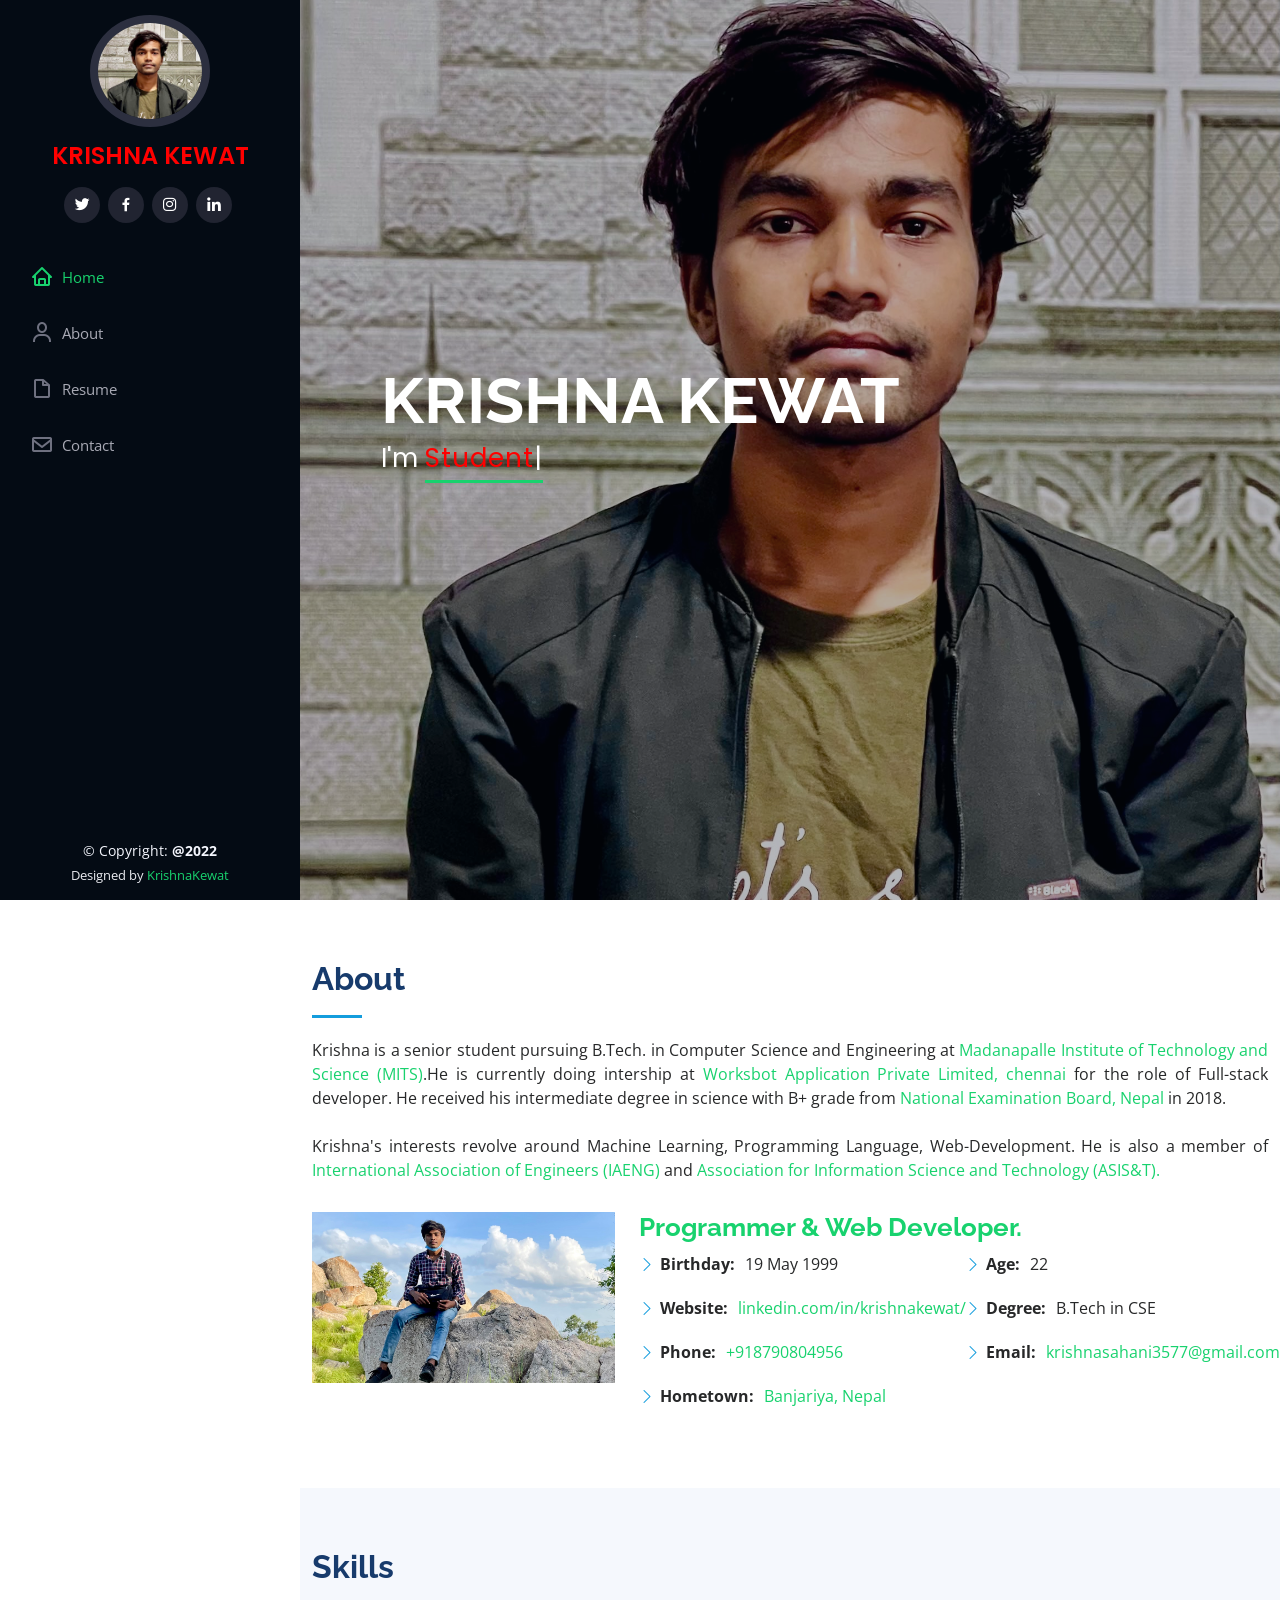
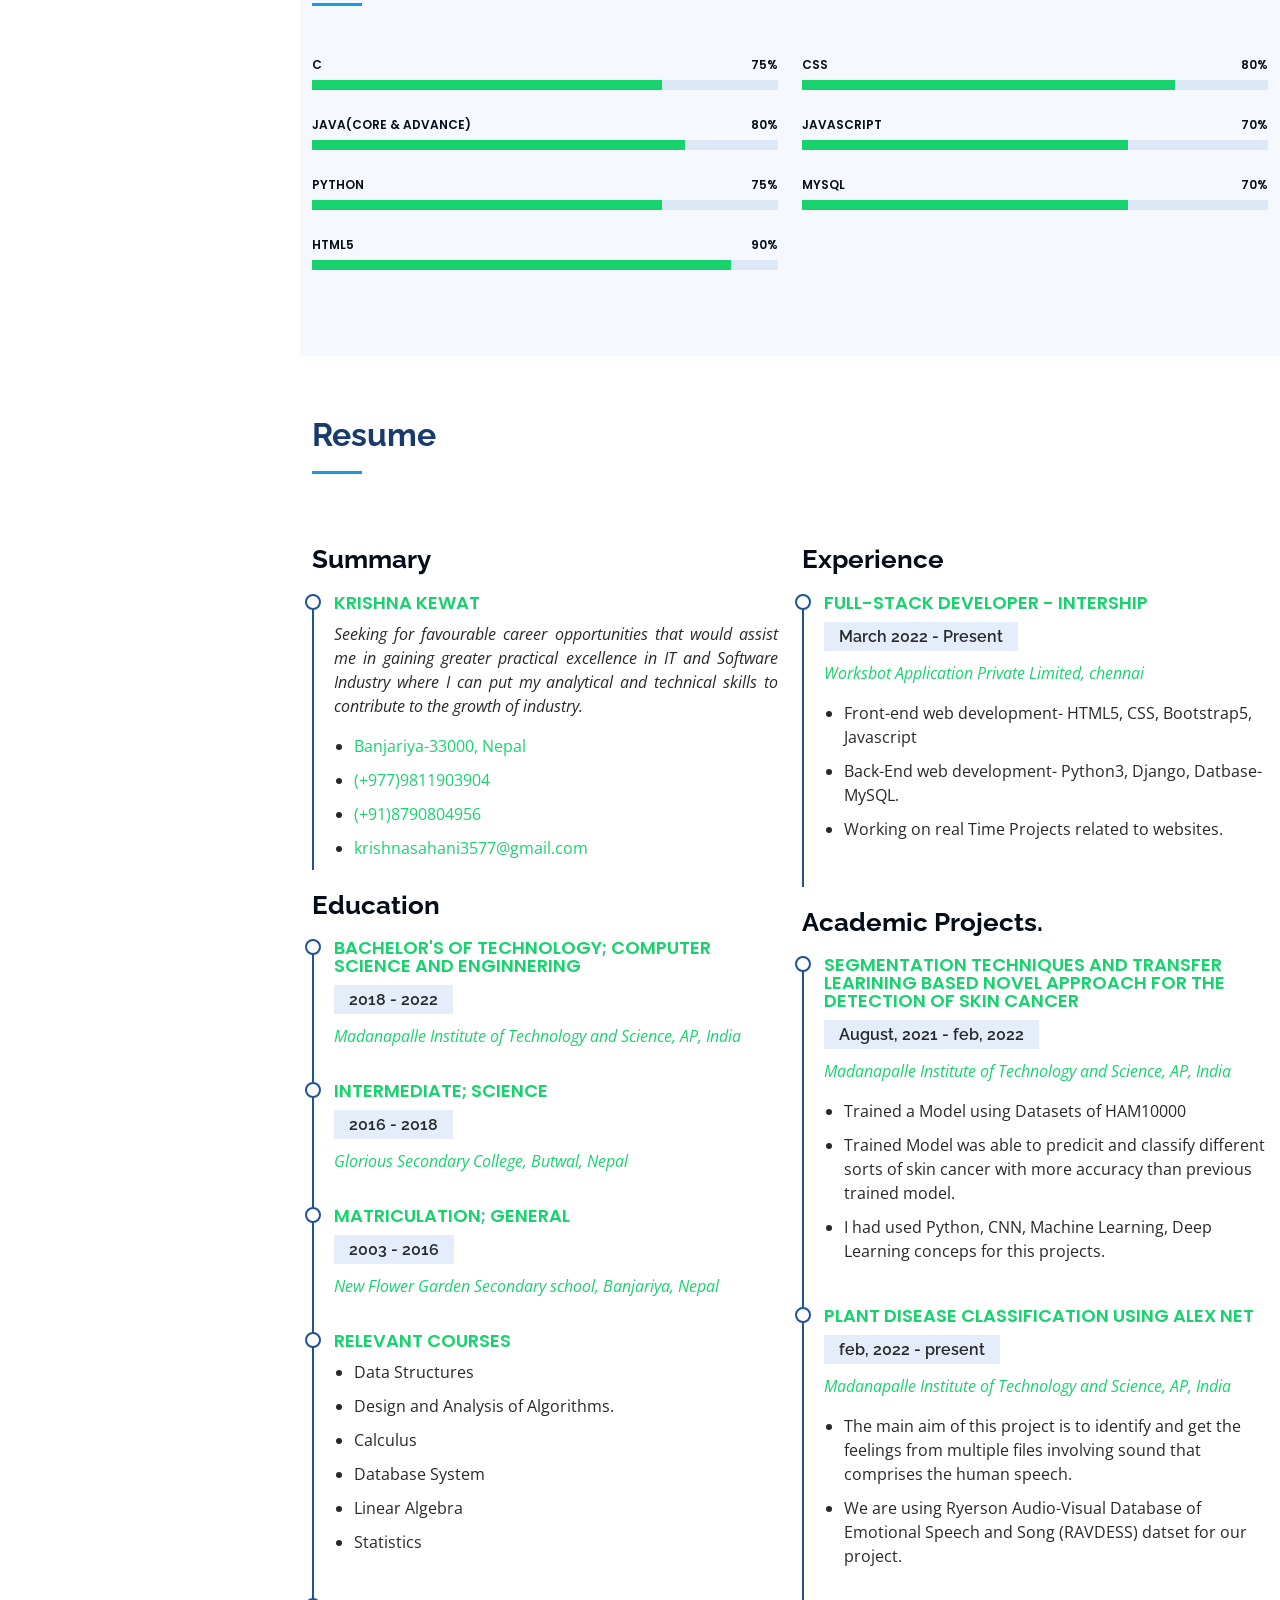
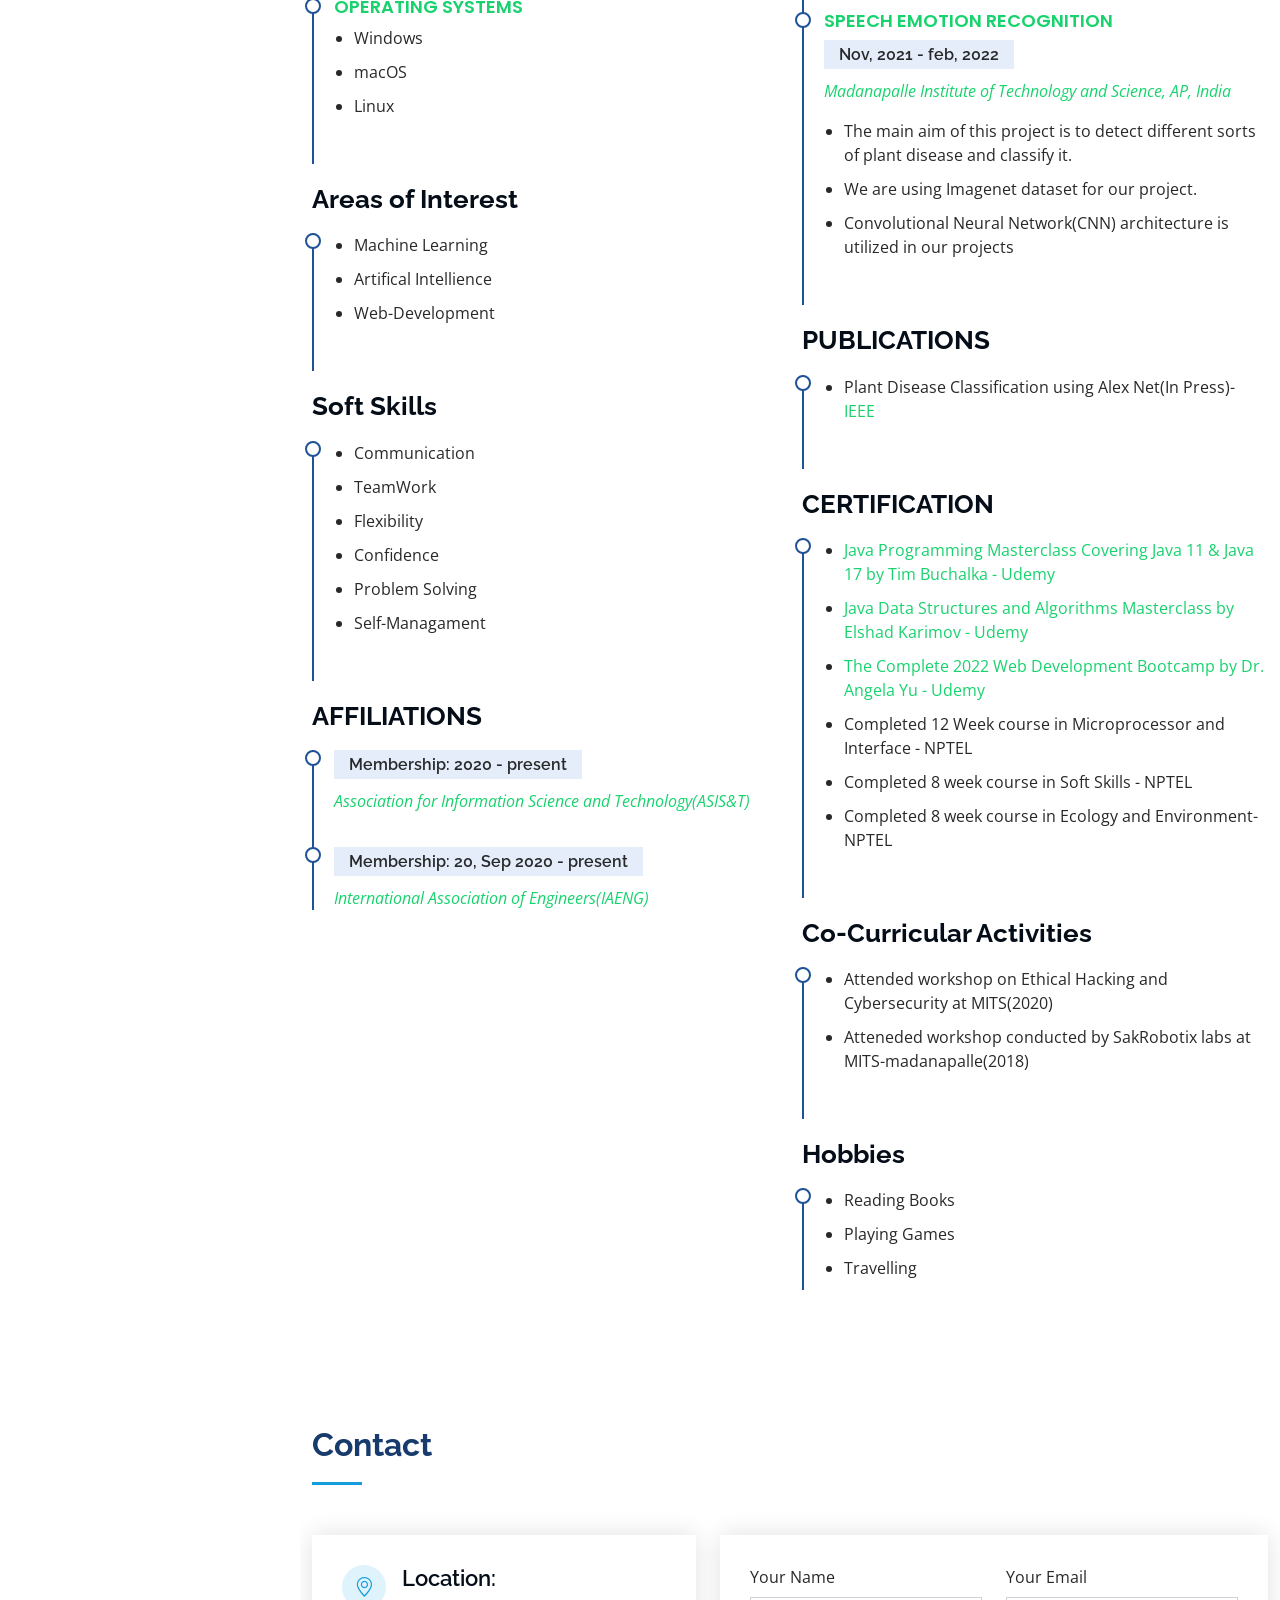
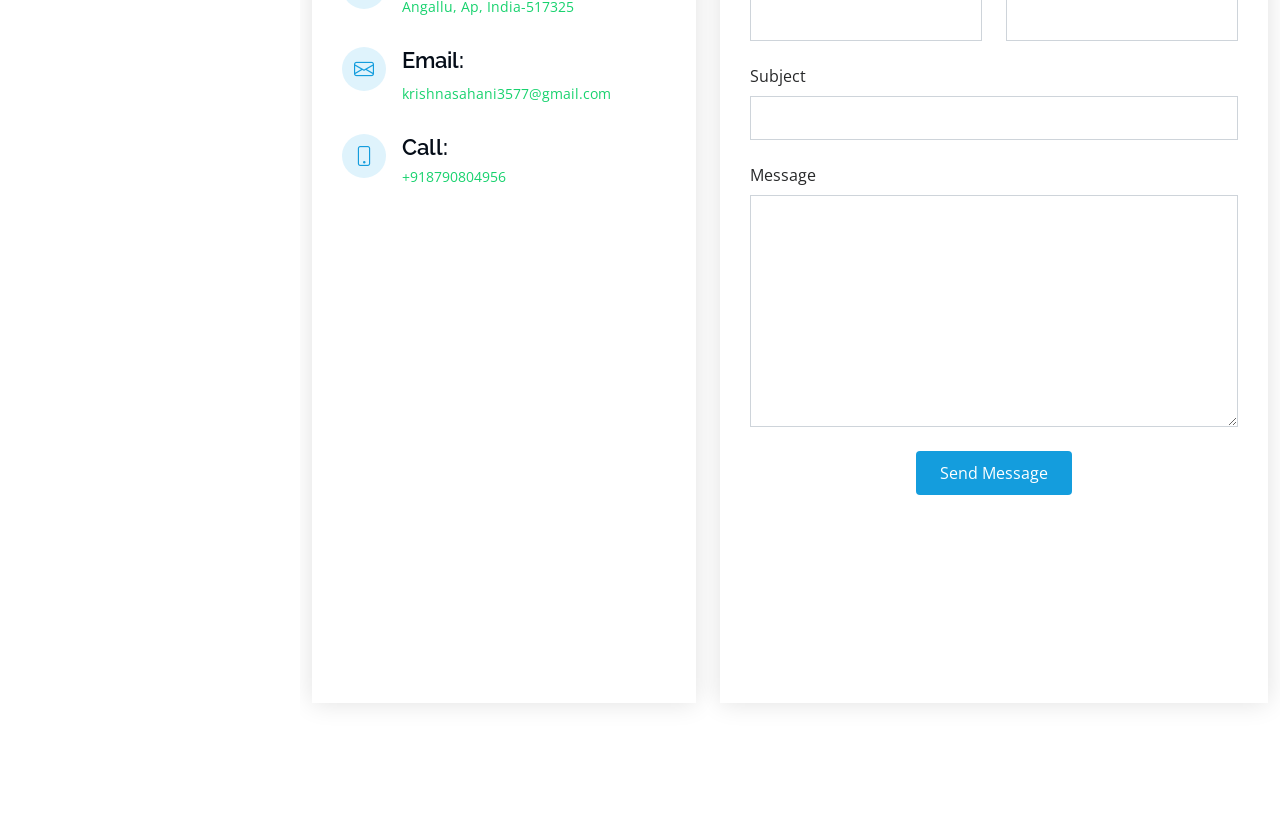
==== commit a52d0419: "Update index.html" ====
--- a/index.html
+++ b/index.html
@@ -37,7 +37,7 @@
 
 <body>
 
-  <!-- ======= Mobile nav toggle button ======= -->
+  <!-- ======= Mobile nav toggle buttons ======= -->
   <i class="bi bi-list mobile-nav-toggle d-xl-none"></i>
 
   <!-- ======= Header ======= -->
@@ -114,7 +114,7 @@
         </div>
 
       </div>
-    </section><!-- End About Section -->
+    </section><!-- End About Sections -->
 
     <!-- ======= Skills Section ======= -->
     <section id="skills" class="skills section-bg">
--- a/assets/css/style.css
+++ b/assets/css/style.css
@@ -923,7 +923,7 @@
 }
 
 /*--------------------------------------------------------------
-# Footer
+# Footers
 --------------------------------------------------------------*/
 #footer {
   padding: 15px;
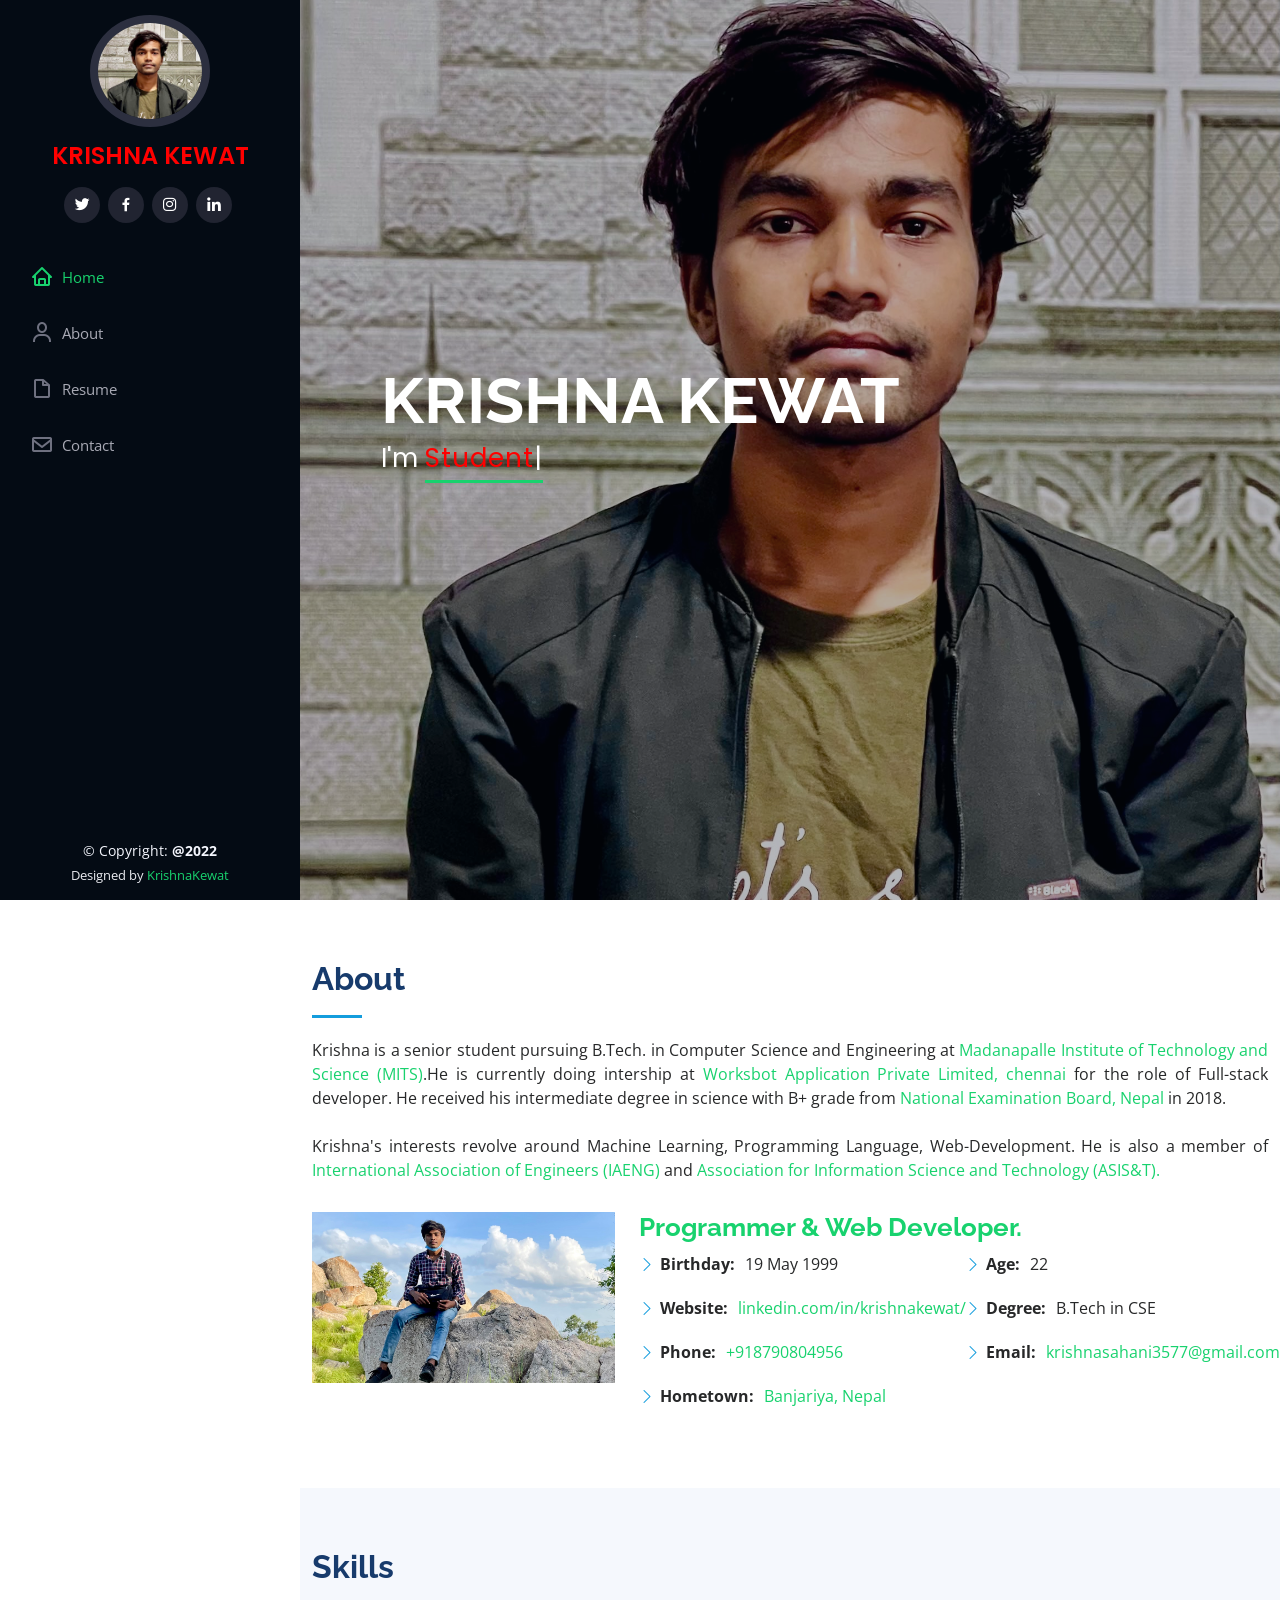
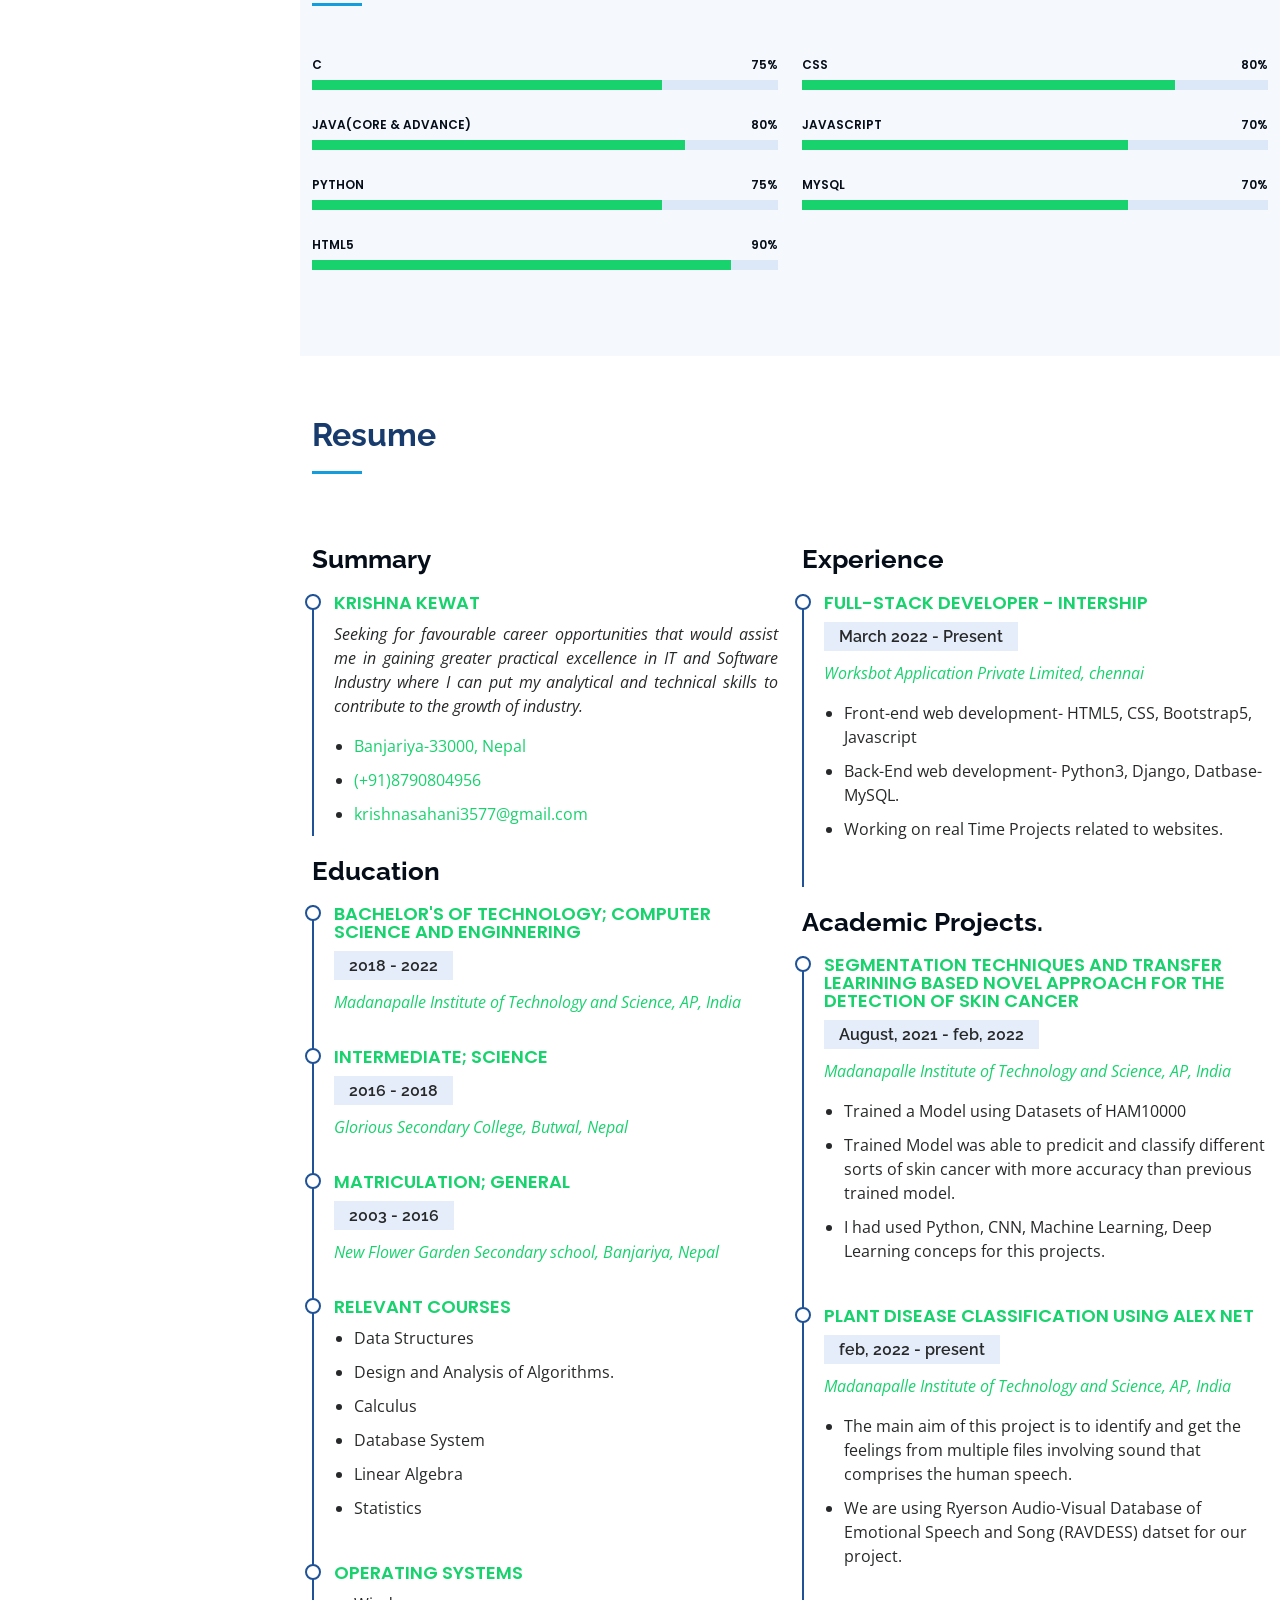
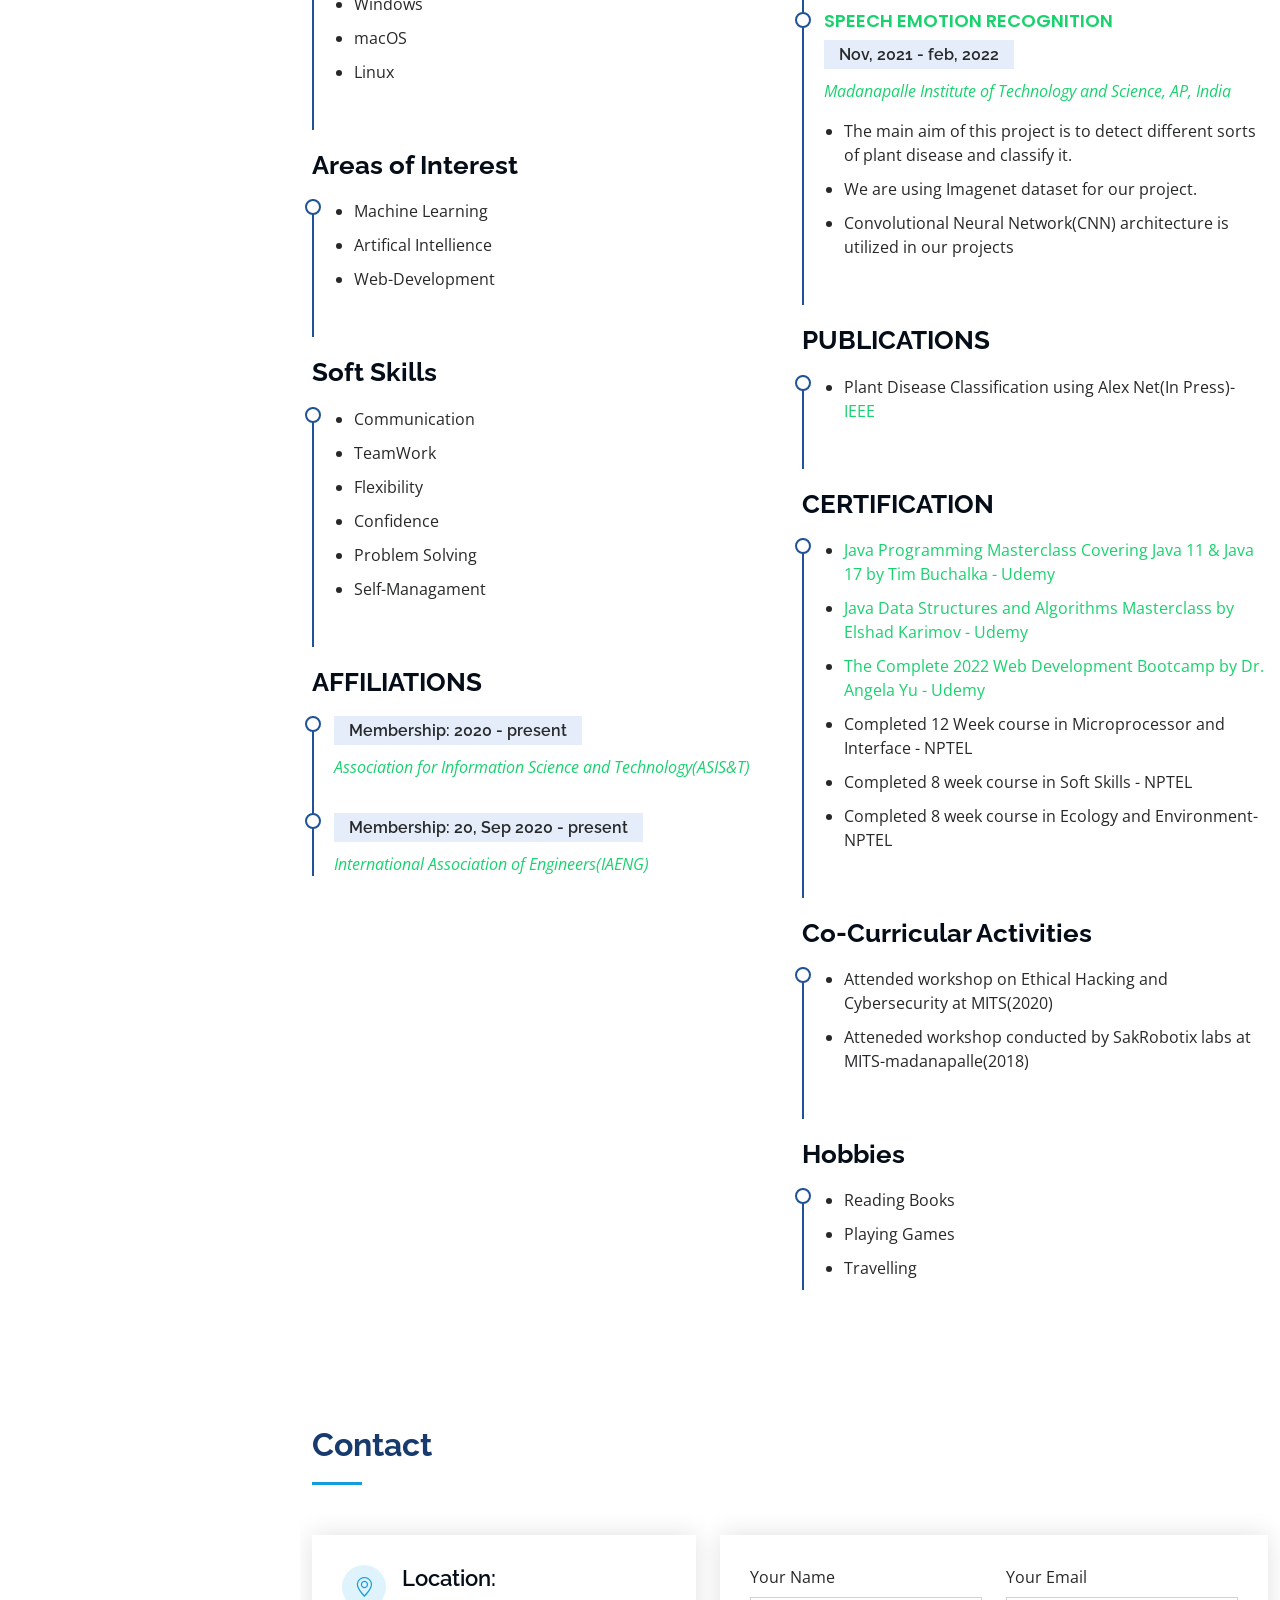
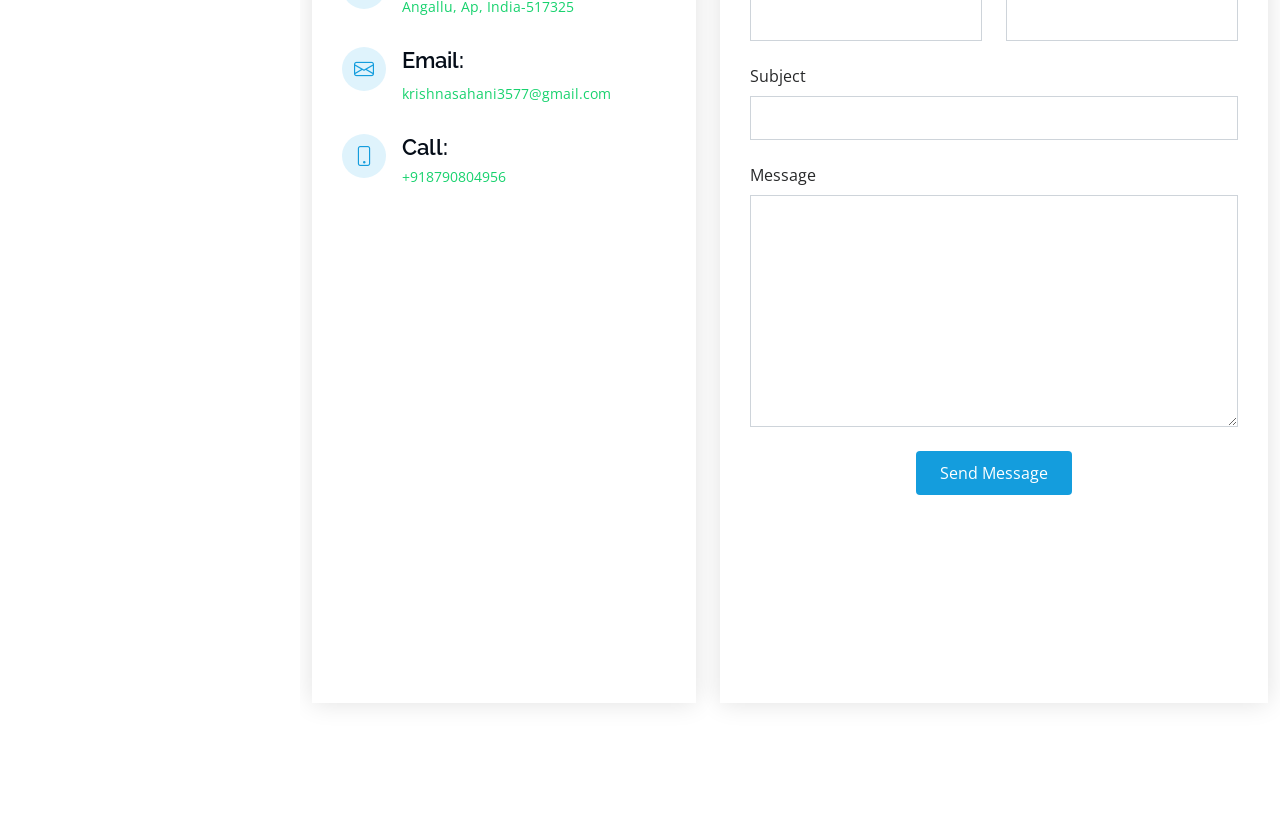
==== commit 82b4d1be: "Update index.html" ====
--- a/index.html
+++ b/index.html
@@ -204,7 +204,6 @@
               <p style="text-align:justify"><em>Seeking for favourable career opportunities that would assist me in gaining greater practical excellence in IT and Software Industry where I can put my analytical and technical skills to contribute to the growth of industry.</em></p>
               <ul>
                 <li><a href="https://www.google.com/maps/place/%E0%A4%AC%E0%A4%A8%E0%A5%8D%E0%A4%9C%E0%A4%B0%E0%A4%BF%E0%A4%AF%E0%A4%BE,+%E0%A4%A8%E0%A5%87%E0%A4%AA%E0%A4%BE%E0%A4%B2/@27.5519765,83.6025562,15.66z/data=!4m13!1m7!3m6!1s0x3994279931667a5f:0xfe28fe2452b2e86d!2z4KSs4KSo4KWN4KSc4KSw4KS_4KSv4KS-LCDgpKjgpYfgpKrgpL7gpLI!3b1!8m2!3d27.5531774!4d83.6108741!3m4!1s0x3994279931667a5f:0xfe28fe2452b2e86d!8m2!3d27.5531774!4d83.6108741" target="blank">Banjariya-33000, Nepal</a></li>
-                <li><a href="tel:+9779811903904">(+977)9811903904</a></li>
                 <li><a href="tel:+918790804956">(+91)8790804956</a></li>
                 <li><a href="mailto:krishnasahani3577@gmail.com">krishnasahani3577@gmail.com</a></li>
               </ul>
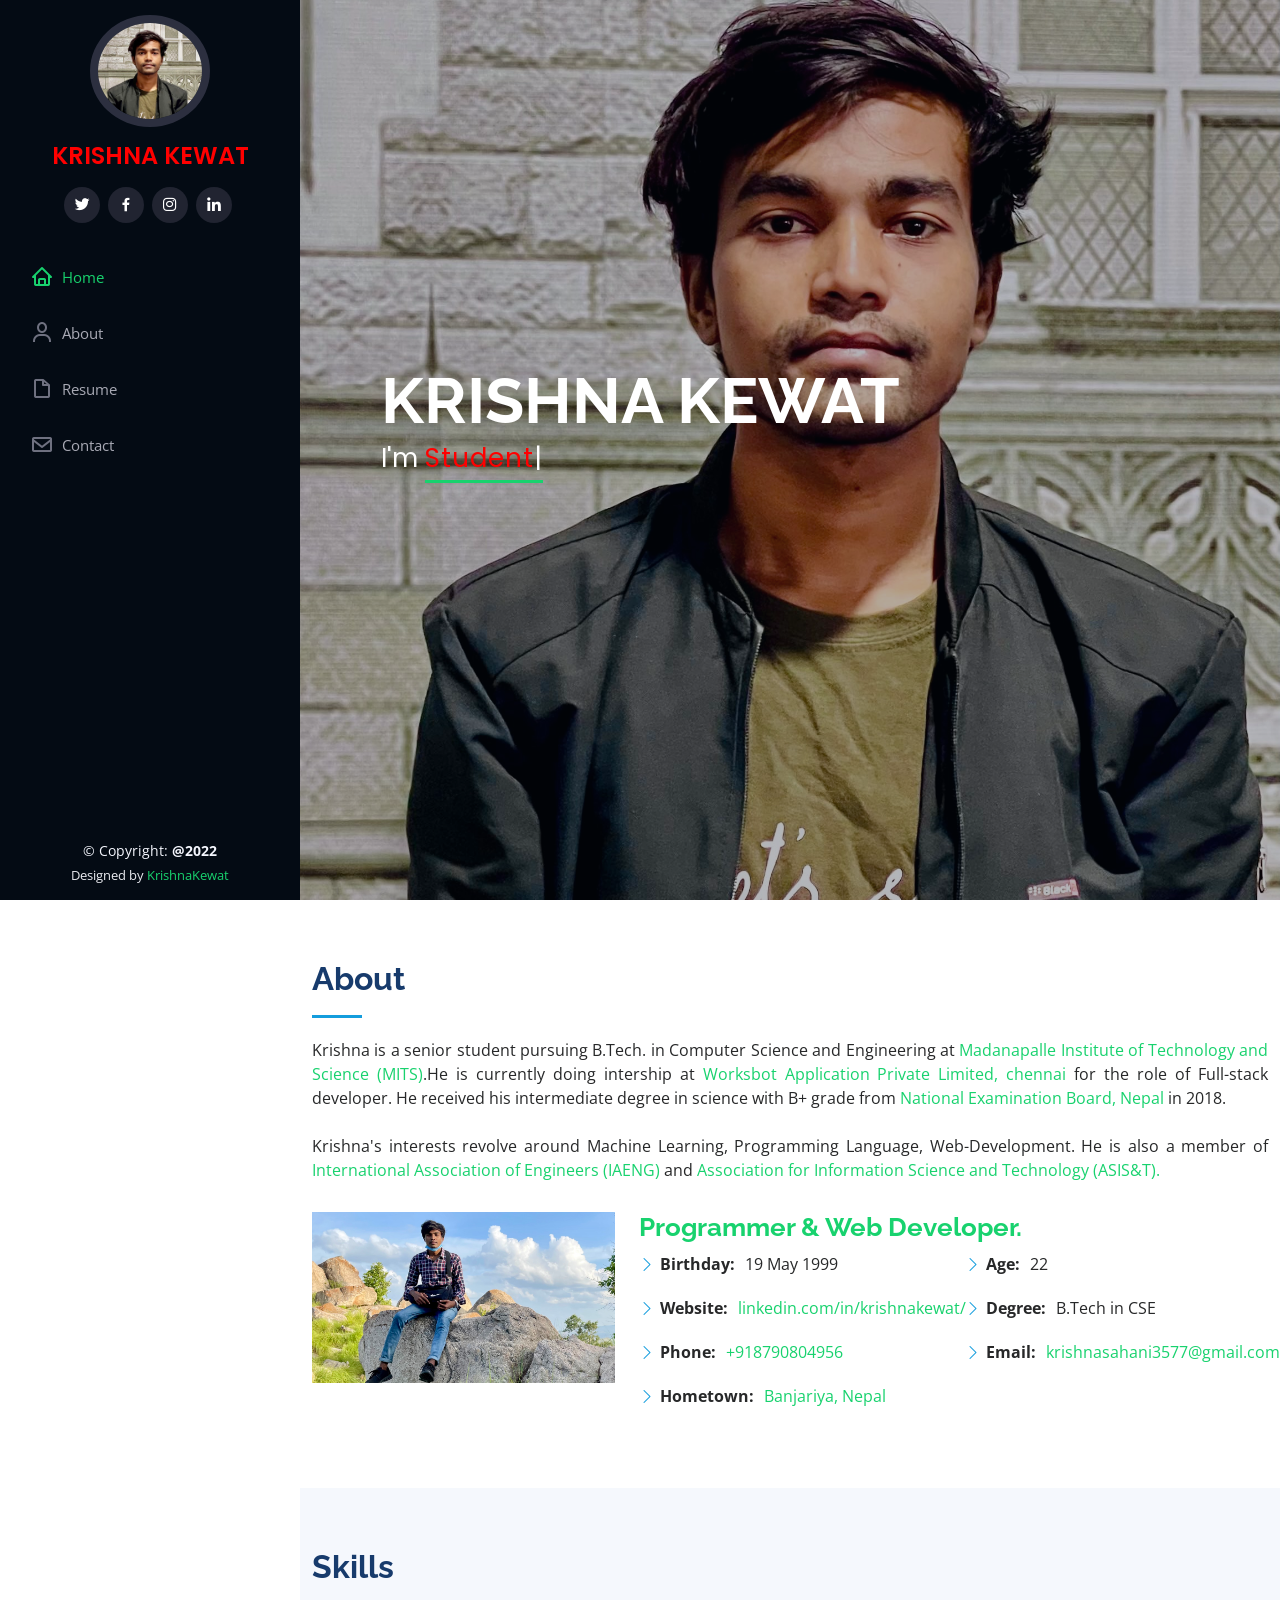
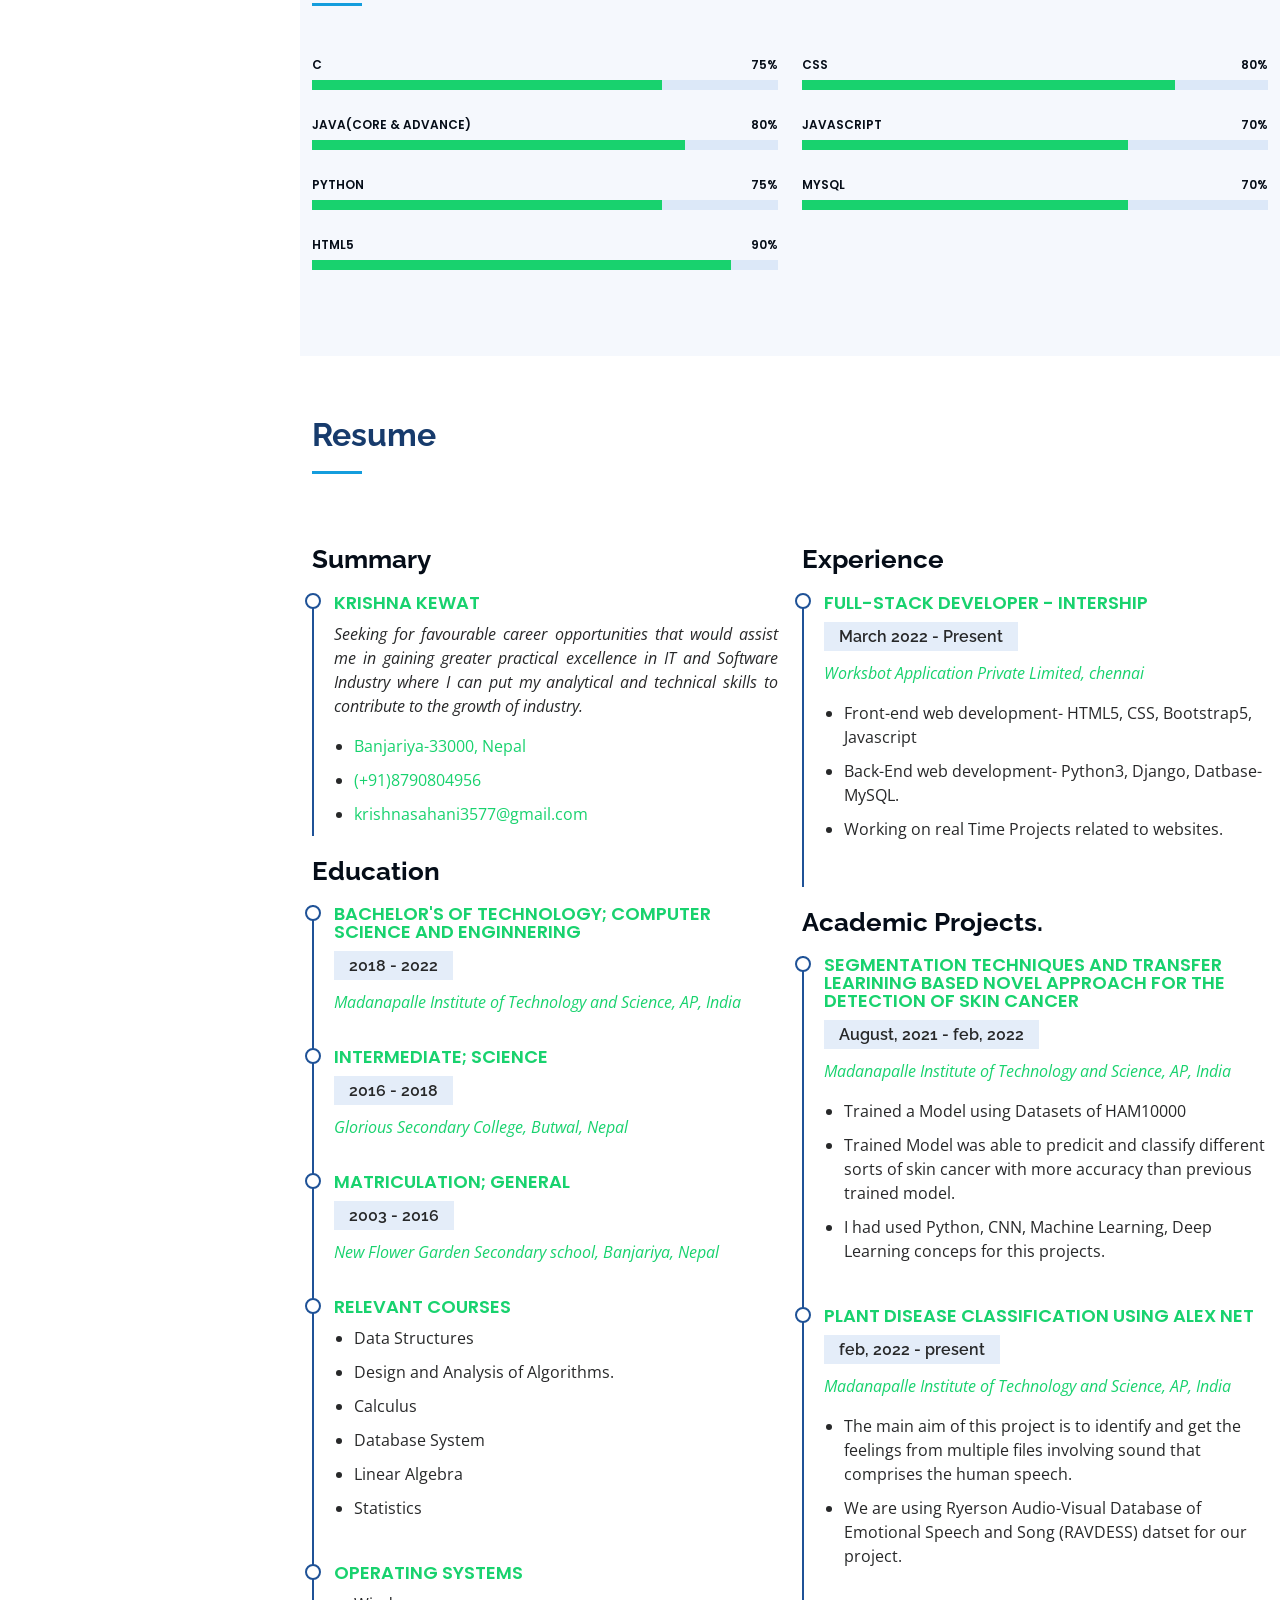
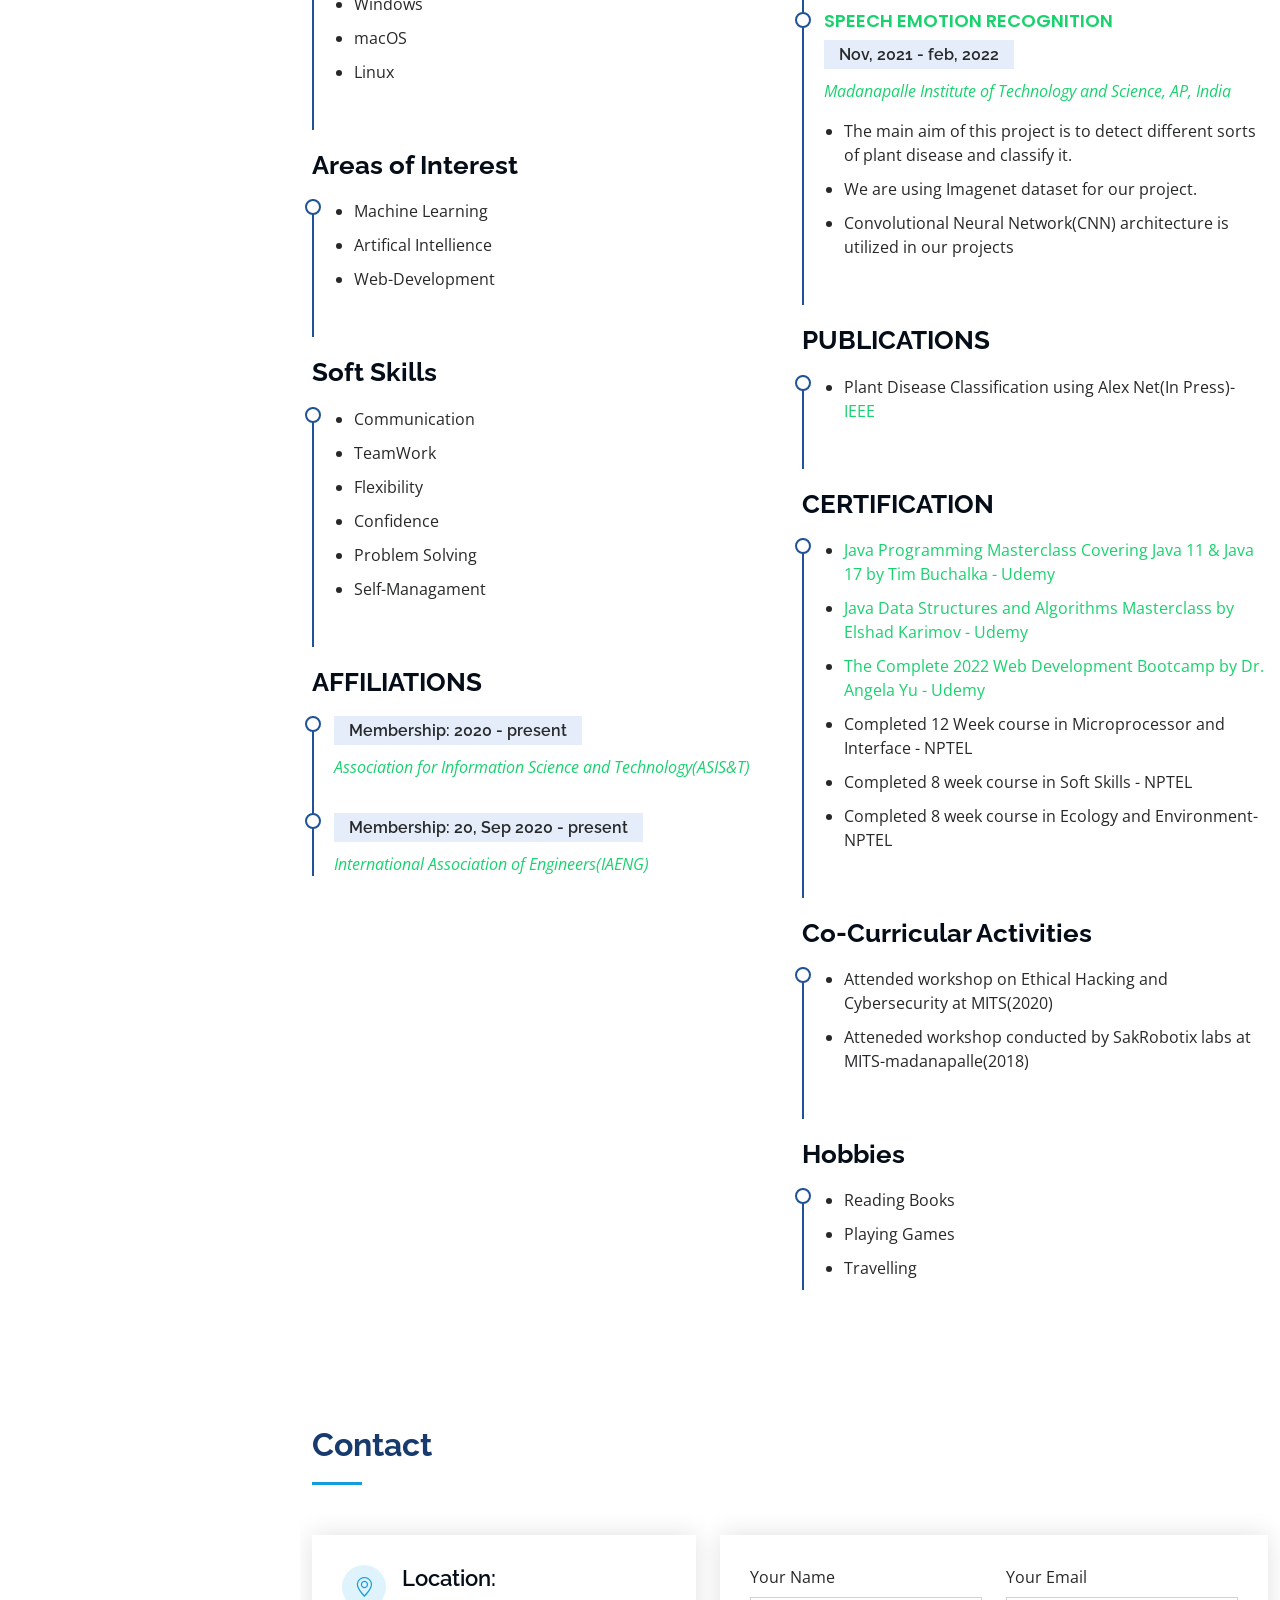
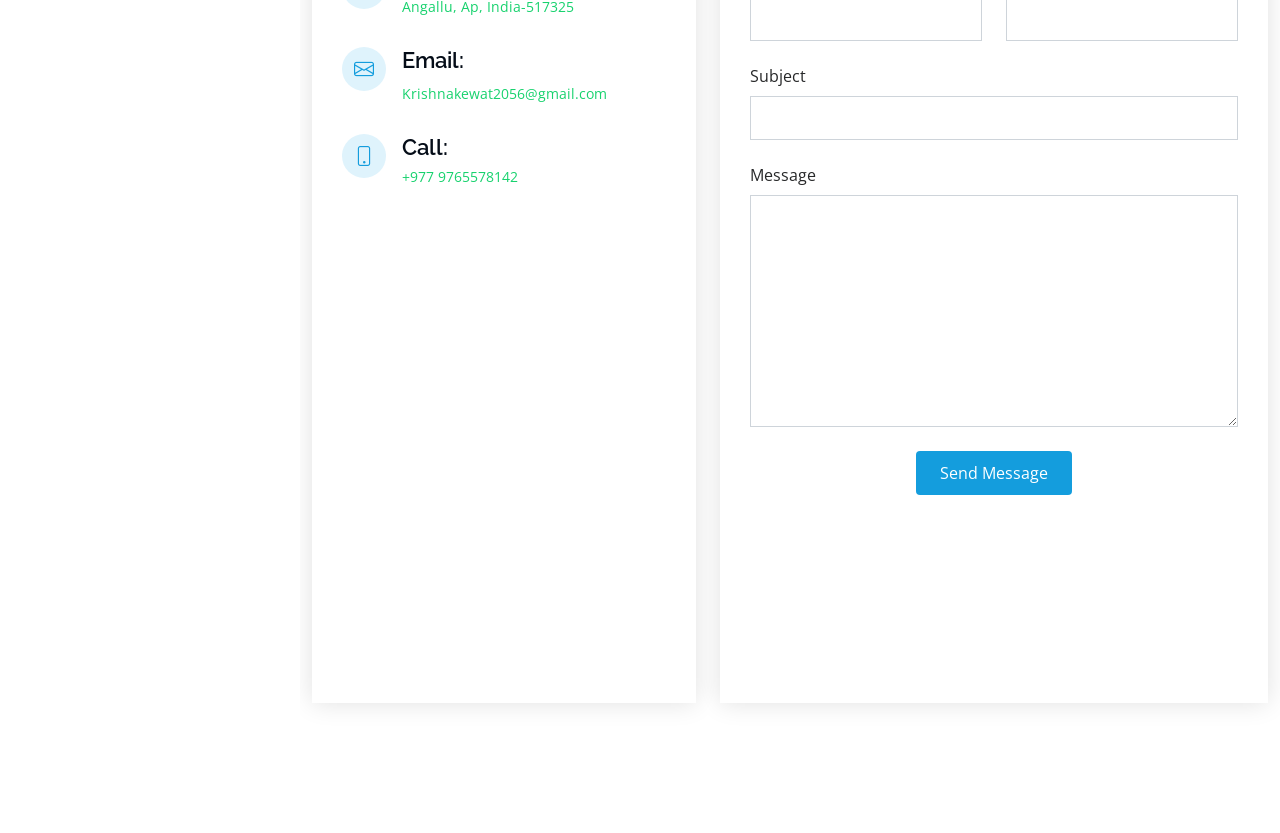
==== commit 92c65b42: "Update index.html" ====
--- a/index.html
+++ b/index.html
@@ -372,13 +372,13 @@
               <div class="email">
                 <i class="bi bi-envelope"></i>
                 <h4>Email:</h4>
-                <p><a href="mailto:krishnasahani3577@gmail.com">krishnasahani3577@gmail.com</a></p>
+                <p><a href="mailto:krishnakewat2056@gmial.com@gmail.com">Krishnakewat2056@gmail.com</a></p>
               </div>
 
               <div class="phone">
                 <i class="bi bi-phone"></i>
                 <h4>Call:</h4>
-                <p><a href="tel:8790804956">+918790804956</a></p>
+                <p><a href="tel:9765578142">+977 9765578142</a></p>
               </div>
 
             <iframe src="https://www.google.com/maps/embed?pb=!1m18!1m12!1m3!1d3877.462283814818!2d78.47635001481275!3d13.629620003785236!2m3!1f0!2f0!3f0!3m2!1i1024!2i768!4f13.1!3m3!1m2!1s0x3bb2677c83886ad7%3A0xad73159e2bddda33!2sMadanapalle%20institute%20of%20technology%20and%20Science!5e0!3m2!1sne!2sin!4v1649160976746!5m2!1sne!2sin" width="600" height="450" style="border:0;" allowfullscreen="" loading="lazy" referrerpolicy="no-referrer-when-downgrade"></iframe>
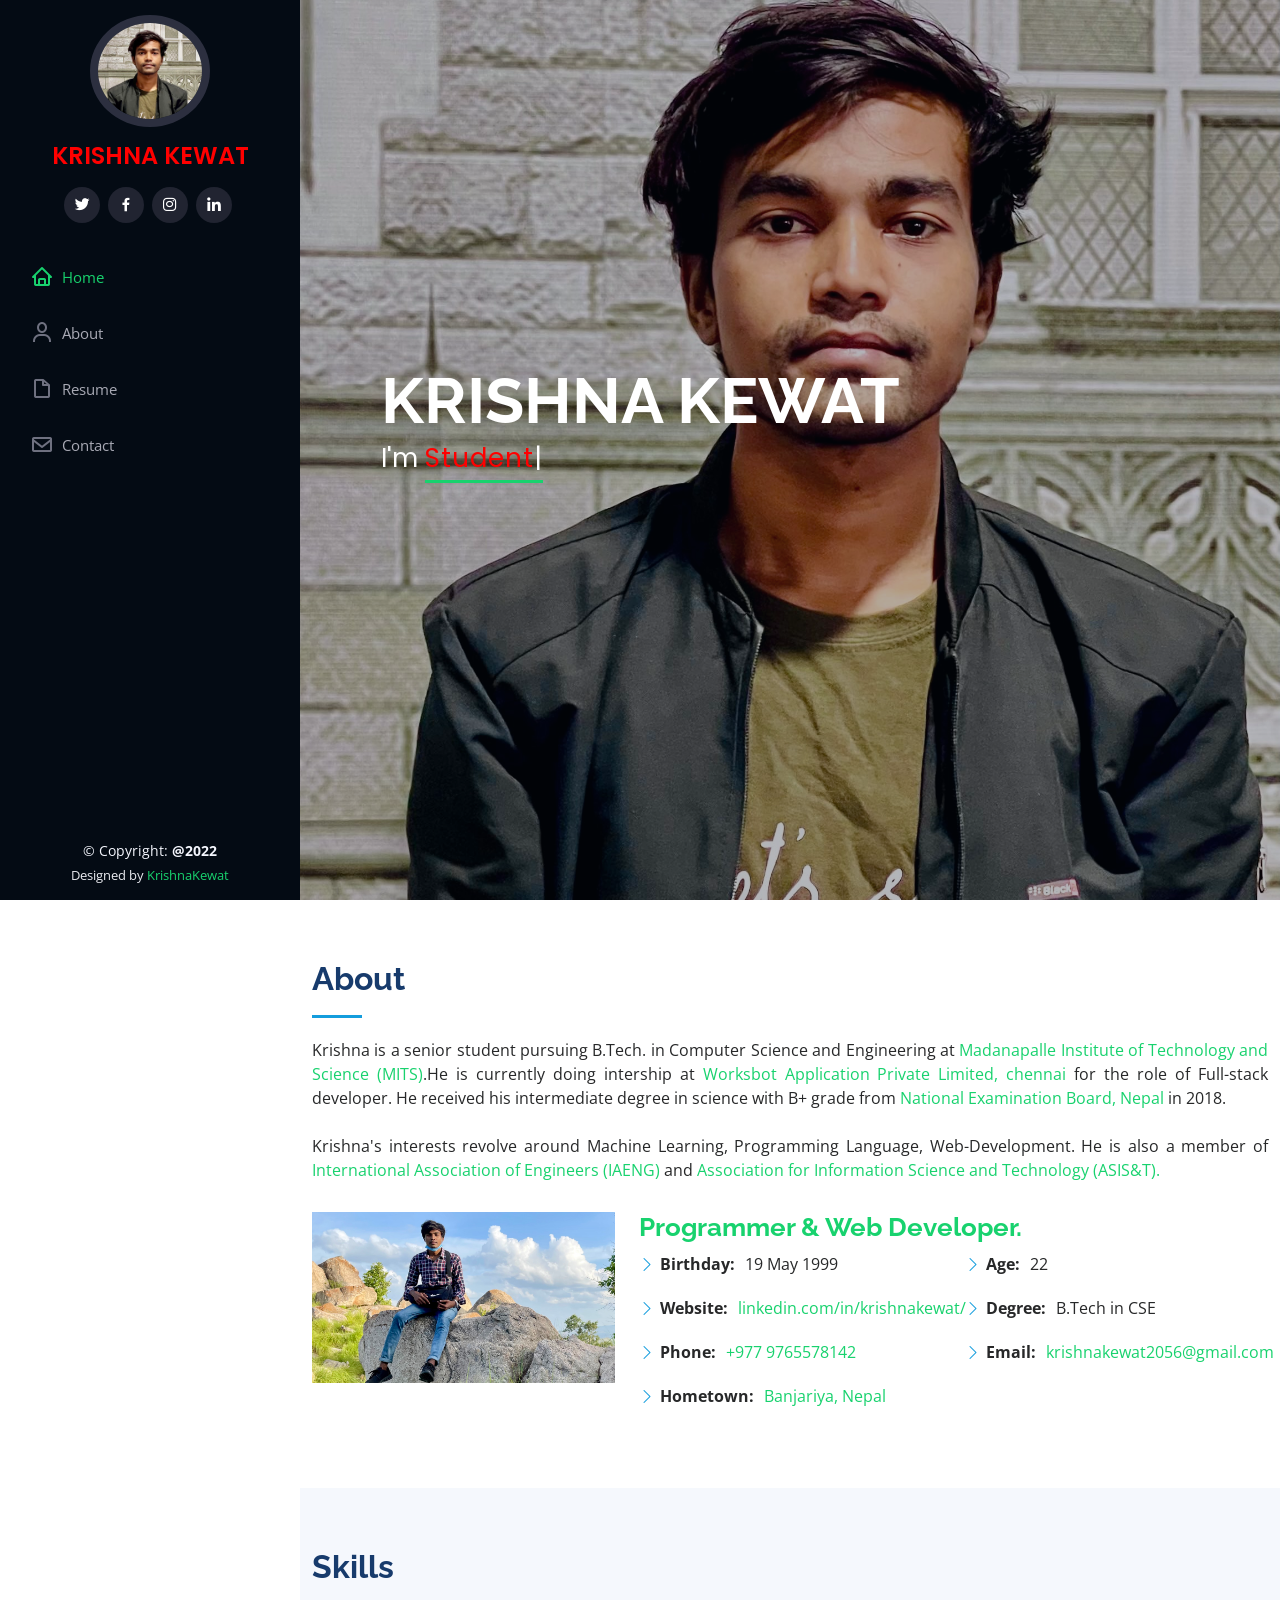
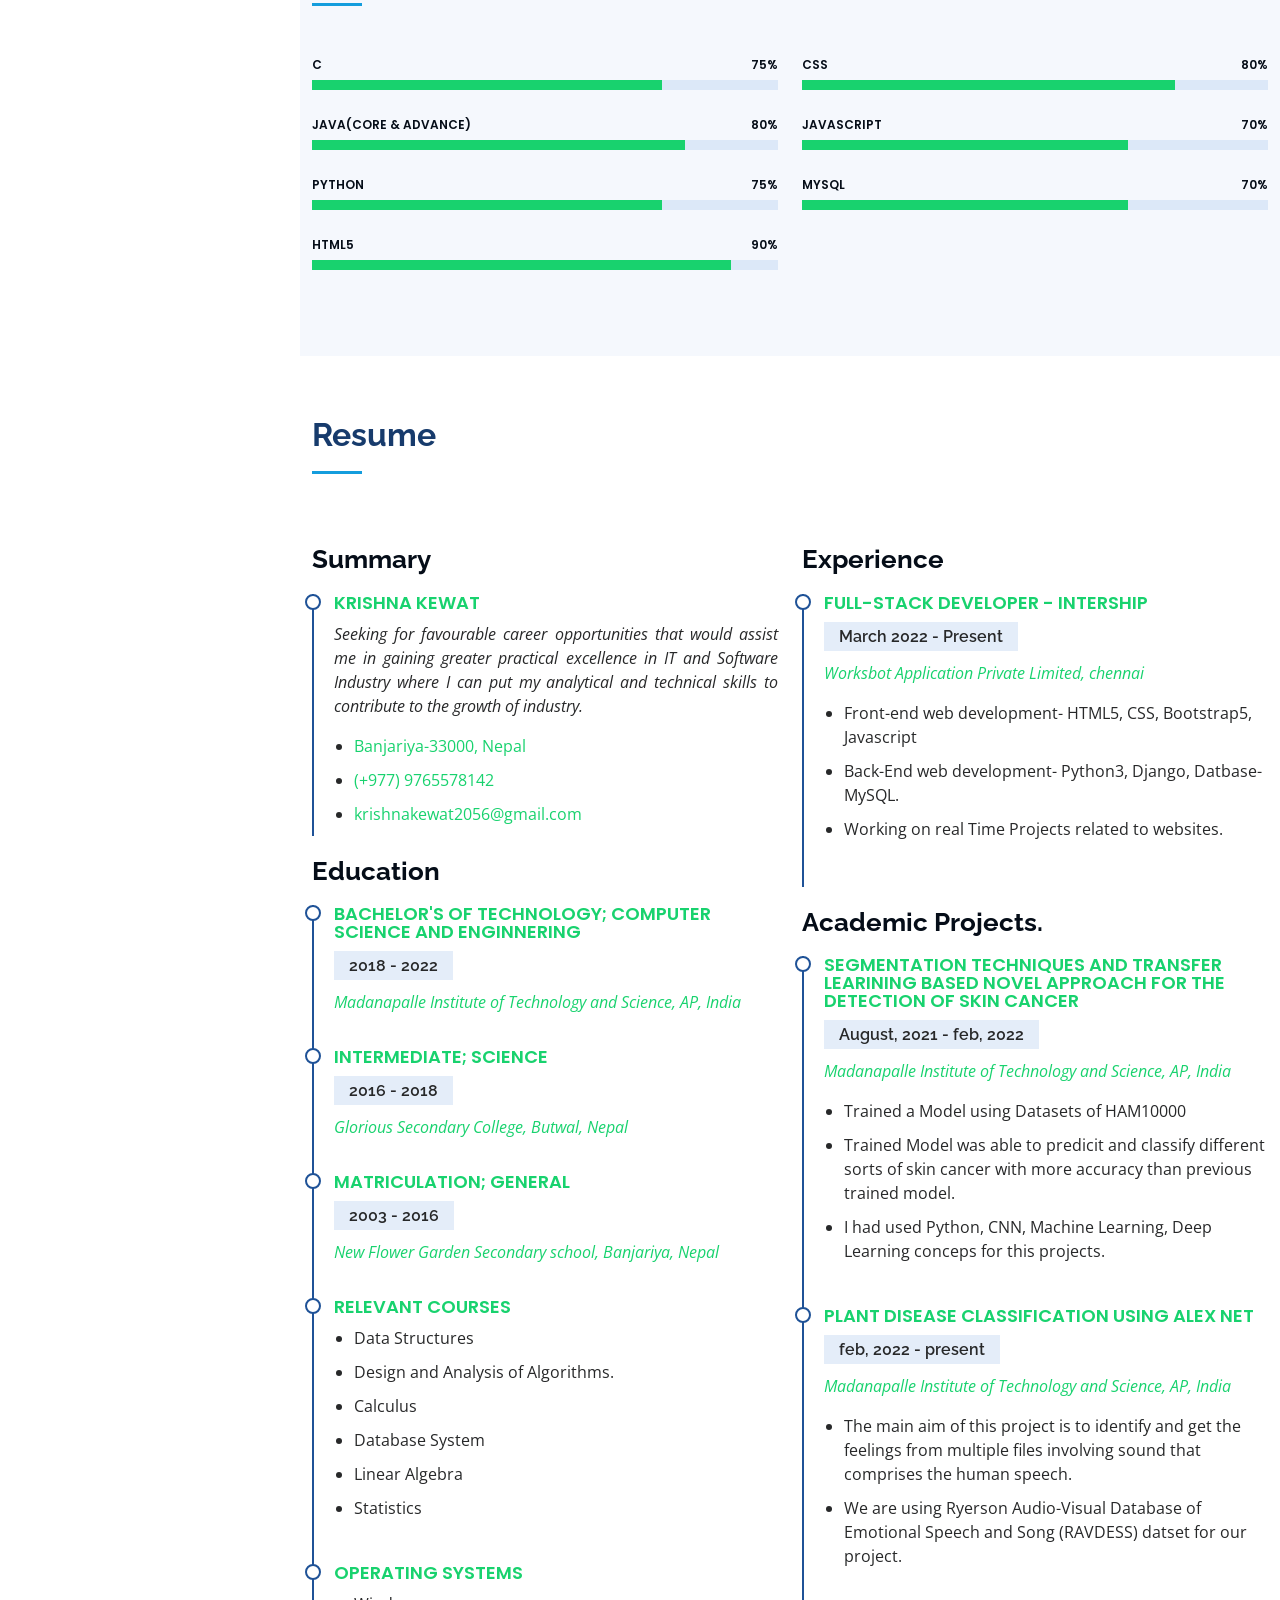
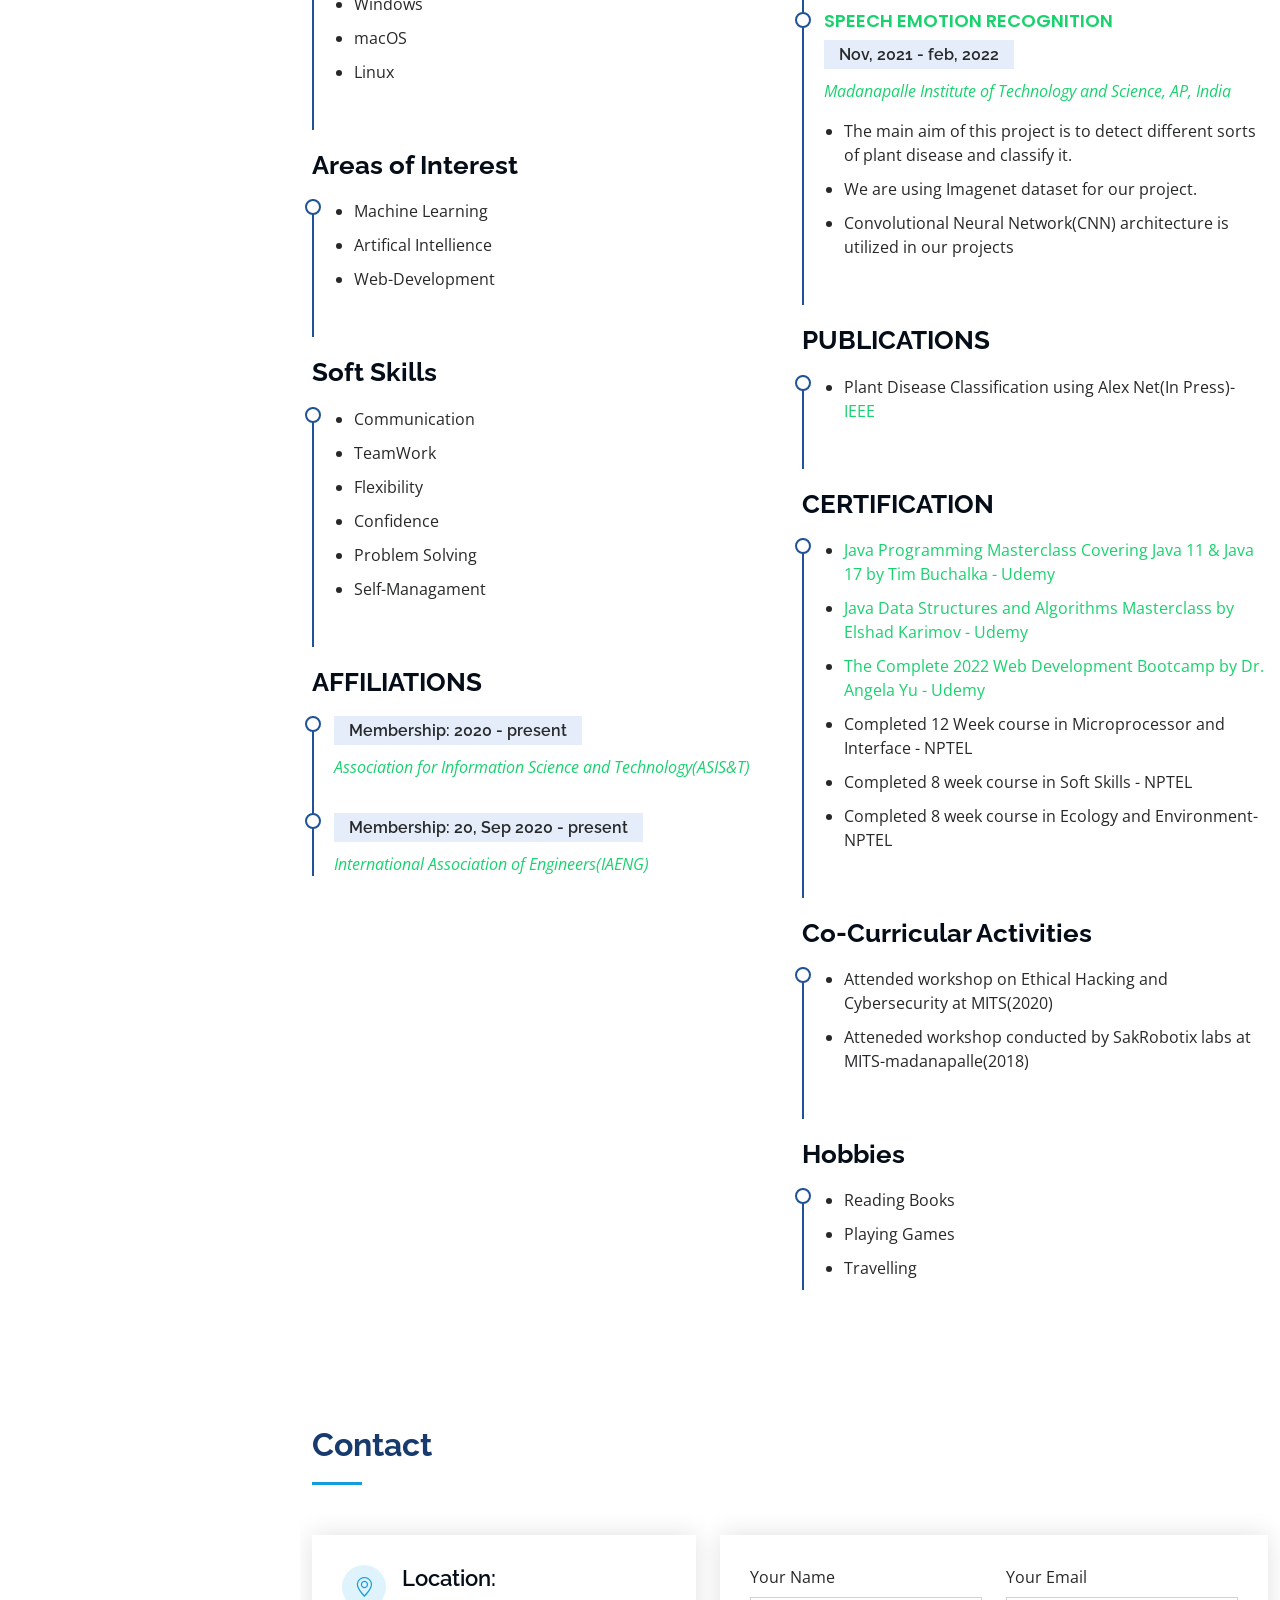
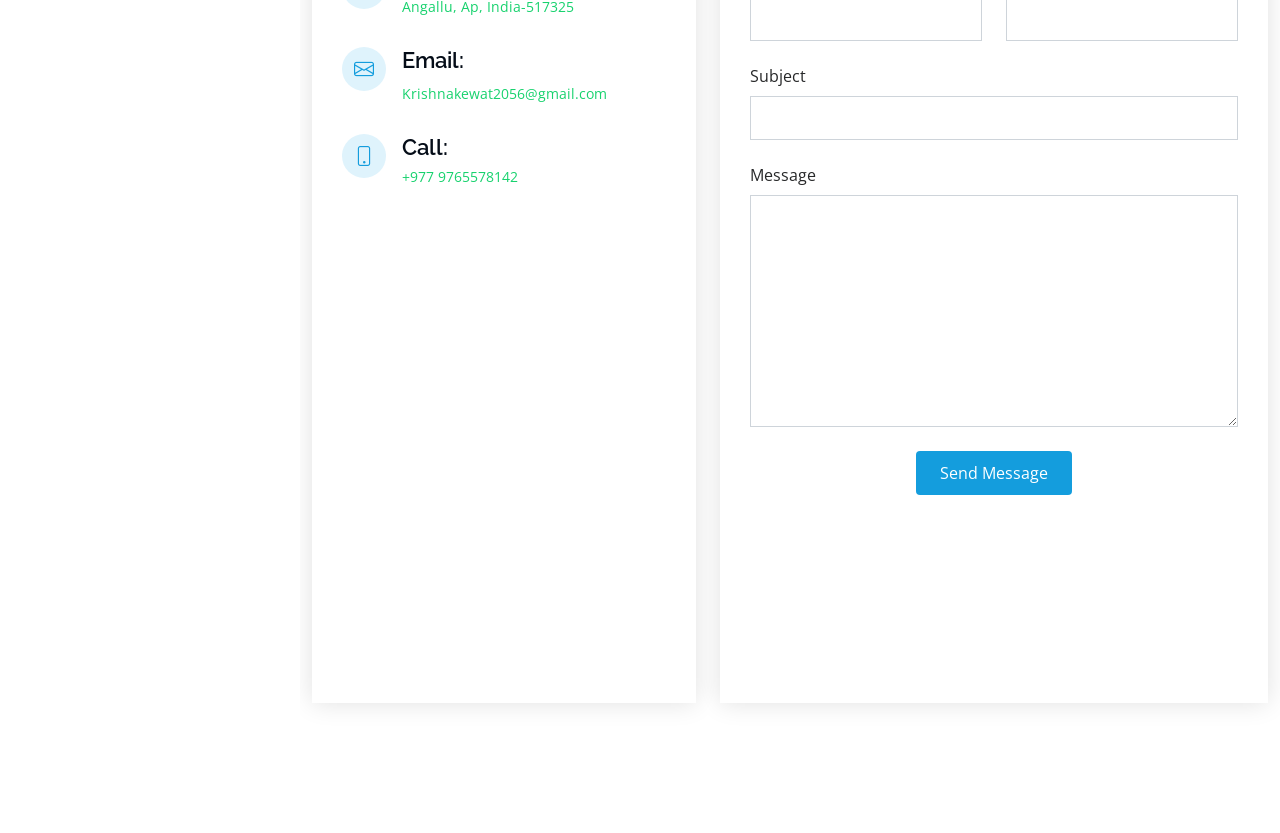
==== commit e89b7263: "Update index.html" ====
--- a/index.html
+++ b/index.html
@@ -98,7 +98,7 @@
                 <ul>
                   <li><i class="bi bi-chevron-right"></i> <strong>Birthday:</strong> <span>19 May 1999</span></li>
                   <li><i class="bi bi-chevron-right"></i> <strong>Website:</strong> <span><a href="https://www.linkedin.com/in/krishnakewat/" target="blank">linkedin.com/in/krishnakewat/</a></span></li>
-                  <li><i class="bi bi-chevron-right"></i> <strong>Phone:</strong> <span><a href="tel:+918790804956">+918790804956</a></span></li>
+                  <li><i class="bi bi-chevron-right"></i> <strong>Phone:</strong> <span><a href="tel:+977 9765578142">+977 9765578142</a></span></li>
                   <li><i class="bi bi-chevron-right"></i> <strong>Hometown:</strong> <span><a href="https://www.google.com/maps/place/%E0%A4%AC%E0%A4%A8%E0%A5%8D%E0%A4%9C%E0%A4%B0%E0%A4%BF%E0%A4%AF%E0%A4%BE,+%E0%A4%A8%E0%A5%87%E0%A4%AA%E0%A4%BE%E0%A4%B2/@27.5519765,83.6025562,15.66z/data=!4m13!1m7!3m6!1s0x3994279931667a5f:0xfe28fe2452b2e86d!2z4KSs4KSo4KWN4KSc4KSw4KS_4KSv4KS-LCDgpKjgpYfgpKrgpL7gpLI!3b1!8m2!3d27.5531774!4d83.6108741!3m4!1s0x3994279931667a5f:0xfe28fe2452b2e86d!8m2!3d27.5531774!4d83.6108741" target="blank">Banjariya, Nepal</a></span></li>
                 </ul>
               </div>
@@ -106,7 +106,7 @@
                 <ul>
                   <li><i class="bi bi-chevron-right"></i> <strong>Age:</strong> <span>22</span></li>
                   <li><i class="bi bi-chevron-right"></i> <strong>Degree:</strong> <span>B.Tech in CSE</span></li>
-                  <li><i class="bi bi-chevron-right"></i> <strong>Email:</strong> <span><a href="mailto:krishnasahani3577@gmail.com">krishnasahani3577@gmail.com</a></span></li>
+                  <li><i class="bi bi-chevron-right"></i> <strong>Email:</strong> <span><a href="mailto:krishnakewat2056@gmail.com">krishnakewat2056@gmail.com</a></span></li>
                 </ul>
               </div>
             </div>
@@ -204,8 +204,8 @@
               <p style="text-align:justify"><em>Seeking for favourable career opportunities that would assist me in gaining greater practical excellence in IT and Software Industry where I can put my analytical and technical skills to contribute to the growth of industry.</em></p>
               <ul>
                 <li><a href="https://www.google.com/maps/place/%E0%A4%AC%E0%A4%A8%E0%A5%8D%E0%A4%9C%E0%A4%B0%E0%A4%BF%E0%A4%AF%E0%A4%BE,+%E0%A4%A8%E0%A5%87%E0%A4%AA%E0%A4%BE%E0%A4%B2/@27.5519765,83.6025562,15.66z/data=!4m13!1m7!3m6!1s0x3994279931667a5f:0xfe28fe2452b2e86d!2z4KSs4KSo4KWN4KSc4KSw4KS_4KSv4KS-LCDgpKjgpYfgpKrgpL7gpLI!3b1!8m2!3d27.5531774!4d83.6108741!3m4!1s0x3994279931667a5f:0xfe28fe2452b2e86d!8m2!3d27.5531774!4d83.6108741" target="blank">Banjariya-33000, Nepal</a></li>
-                <li><a href="tel:+918790804956">(+91)8790804956</a></li>
-                <li><a href="mailto:krishnasahani3577@gmail.com">krishnasahani3577@gmail.com</a></li>
+                <li><a href="tel:+977 9765578142">(+977) 9765578142</a></li>
+                <li><a href="mailto:krishnakewat2056@gmail.com">krishnakewat2056@gmail.com</a></li>
               </ul>
             </div>
 
